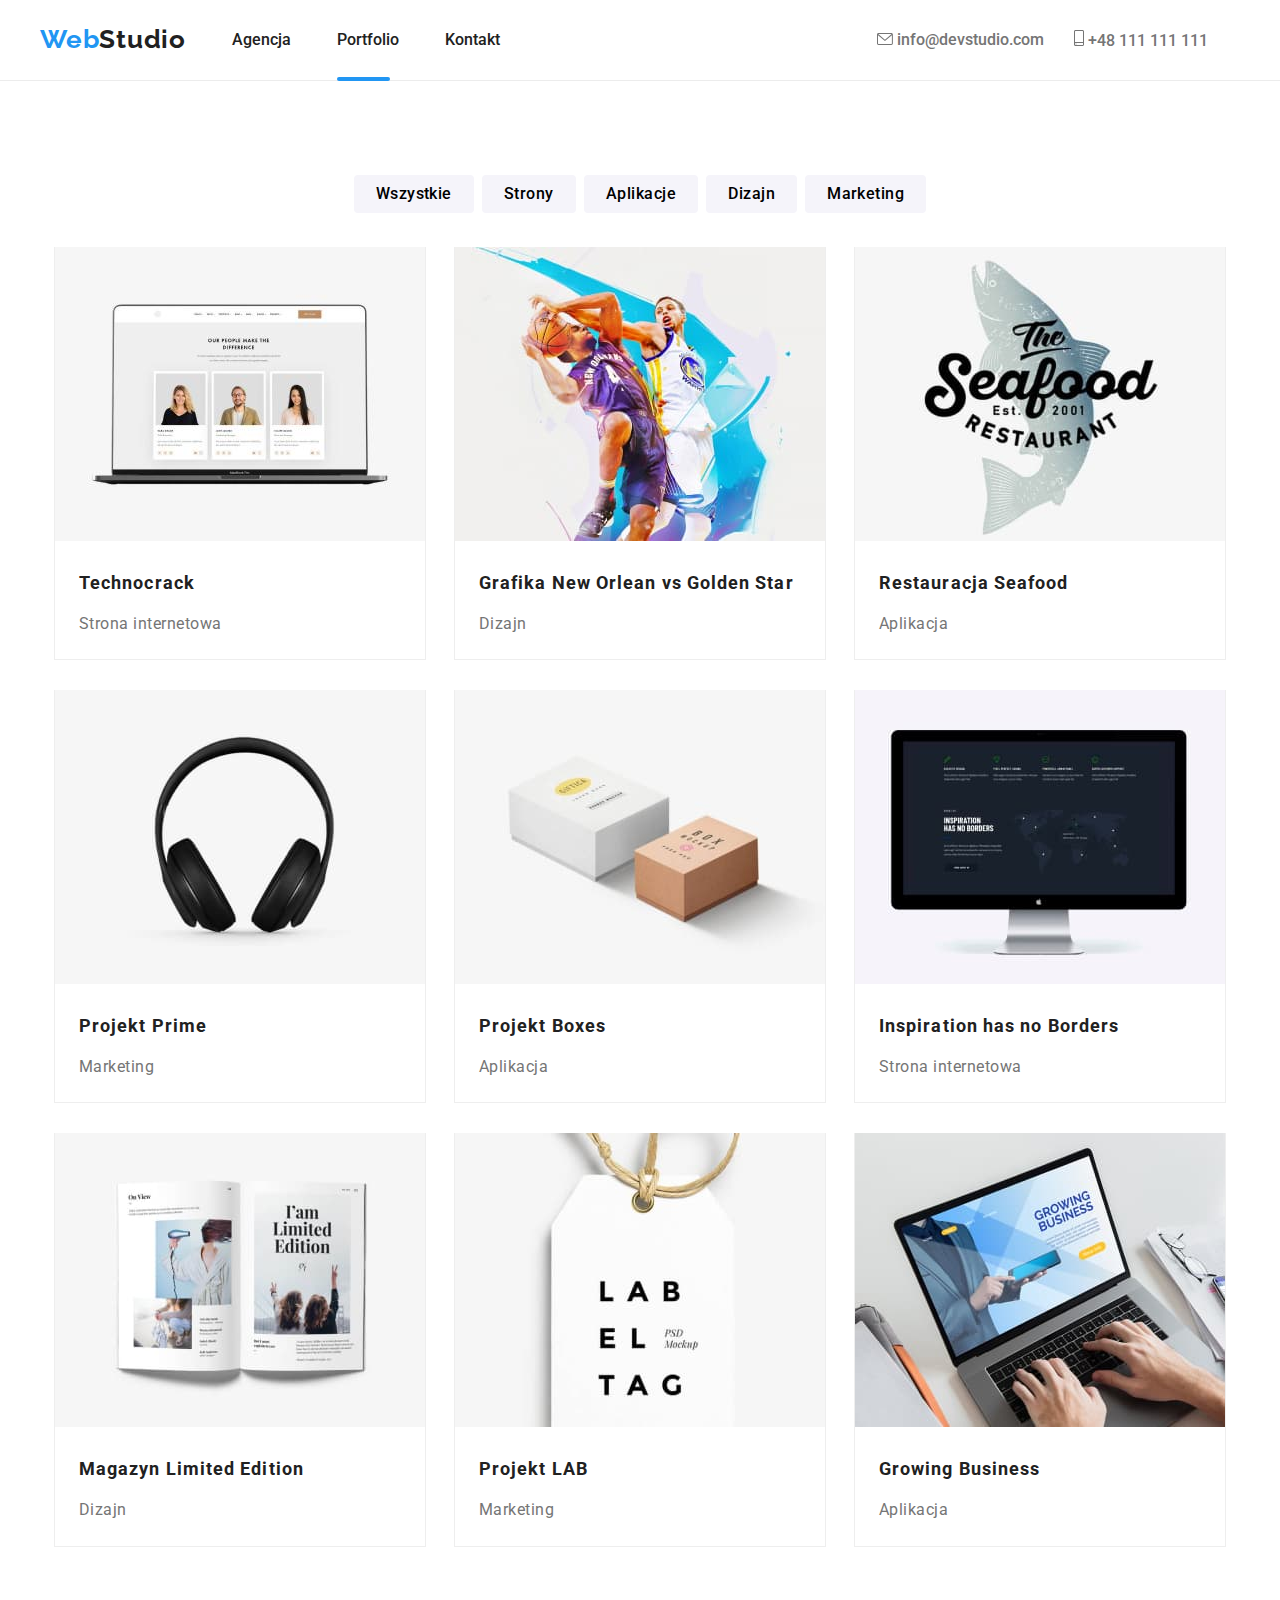
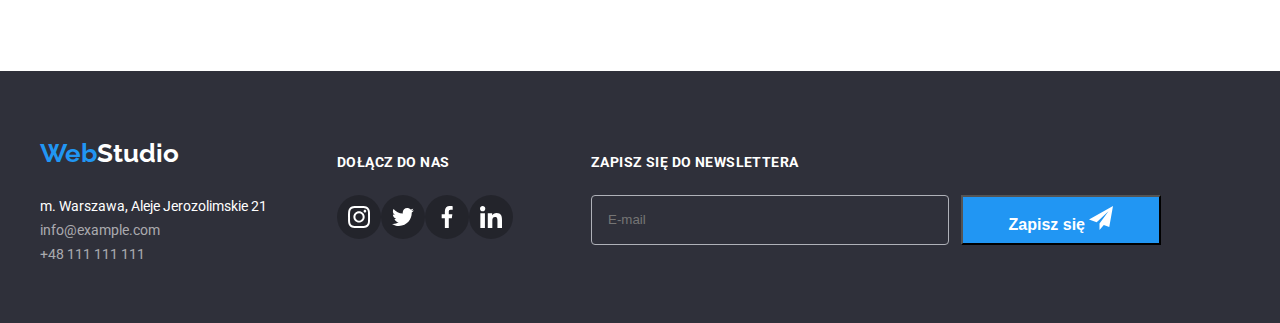
==== portfolio.html @ abf2d1e8 "Initial commit" ====
<!DOCTYPE html>
<html lang="en">
    <head>
        <meta charset="UTF-8" />
        <meta http-equiv="X-UA-Compatible" content="IE=edge" />
        <meta name="viewport" content="width=device-width, initial-scale=1.0" />
        <title>Portfolio</title>
        <link rel="stylesheet" href="css/styles.css" />
        <link
            href="https://fonts.googleapis.com/css2?family=Raleway:wght@700&family=Roboto:wght@400;500;700;900&display=swap"
            rel="stylesheet"
        />
        <link
            rel="stylesheet"
            href="node_modules/modern-normalize/modern-normalize.css"
        />
    </head>

    <body>
        <header >
            <nav class="container">
                <ul class="navigation">
                    <div class="navigation__left">
                        <li>
                            <a class="logo" href="/"
                                ><span class="logo__web">Web</span>Studio</a
                            >
                        </li>
                        <li>
                            <a class="navigation__links" href="./index.html">Agencja</a>
        
                        </li>
                        <li>
                            <a class="navigation__links" href="./portfolio.html"
                                >Portfolio</a
                            ><div class="navigation__underscore"></div>
                        </li>
                        <li>
                            <a class="navigation__links" href="#">Kontakt</a>
                        </li>
                    </div>
                    <div class="navigation__right">
                        <li>
                            <a
                                class="navigation__icons"
                                href="mailto:info@devstudio.com"
                            >
                                <svg width="16px" height="12px">
                                    <use
                                        href="./images/icons.svg/symbol-defs-envelope-smartphone.svg#icon-envelope"
                                    ></use>
                                </svg>
                                info@devstudio.com</a
                            >
                        </li>
                        <li>
                            <a
                                class="navigation__icons"
                                href="tel:+48111111111"
                            >
                                <svg width="10px" height="16px">
                                    <use
                                        href="./images/icons.svg/symbol-defs-envelope-smartphone.svg#icon-smartphone"
                                    ></use>
                                </svg>
                                +48 111 111 111</a
                            >
                        </li>
                    </div>
                </ul>
            </nav>
        </header>
        <main>
            <section>
                <div class="container">
                <ul class="portfolio__buttons--list">
                    <li>
                        <button class="portfolio__buttons--item " type="button">
                            Wszystkie
                        </button>
                    </li>
                    <li>
                        <button class="portfolio__buttons--item " type="button">
                            Strony
                        </button>
                    </li>
                    <li>
                        <button class="portfolio__buttons--item " type="button">
                            Aplikacje
                        </button>
                    </li>
                    <li>
                        <button class="portfolio__buttons--item " type="button">
                            Dizajn
                        </button>
                    </li>
                    <li>
                        <button class="portfolio__buttons--item " type="button">
                            Marketing
                        </button>
                    </li>
                </ul>
            </section>

            <section>
                <div class="container">
                    <ul class="portfolio__images">
                        <li class="portfolio__images--list">
                            <div class="portfolio__images--animation">
                                <img 
                                src="images/portfolio.img/img1.jpg"
                                alt="Laptop"
                                width="370"
                                height="294"
                            />
                                <p class="portfolio__images--overlay">Technocrack jest popularną platformą wykorzystywaną do rozpowszechniania koronawirusa. Firmy wykorzystują tę platformę do celów szpiegowskich i ataków na niezabezpieczone serwery konkurencji
                            </p>  
                            </div>

                            <h3 class="portfolio__images--name">Technocrack</h3>
                            <p class="portfolio__images--description">
                                Strona internetowa
                            </p>
                        </li>

                        <li class="portfolio__images--list">
                            <div class="portfolio__images--animation">
                            <img
                                src="images/portfolio.img/img2.jpg"
                                alt="Two basketball players"
                                width="370"
                                height="294"
                            />
                             <p class="portfolio__images--overlay">Technocrack jest popularną platformą wykorzystywaną do rozpowszechniania koronawirusa. Firmy wykorzystują tę platformę do celów szpiegowskich i ataków na niezabezpieczone serwery konkurencji
                            </p> 
                        </div>
                            <h3 class="portfolio__images--name">
                                Grafika New Orlean vs Golden Star
                            </h3>
                            <p class="portfolio__images--description">Dizajn</p>
                        </li>

                        <li class="portfolio__images--list">
                            <div class="portfolio__images--animation">
                            <img
                                src="images/portfolio.img/img3.jpg"
                                alt="Seafood restaurant logo"
                                width="370"
                                height="294"
                            />
                             <p class="portfolio__images--overlay">Technocrack jest popularną platformą wykorzystywaną do rozpowszechniania koronawirusa. Firmy wykorzystują tę platformę do celów szpiegowskich i ataków na niezabezpieczone serwery konkurencji
                            </p> 
                            </div>
                            <h3 class="portfolio__images--name">
                                Restauracja Seafood
                            </h3>
                            <p class="portfolio__images--description">Aplikacja</p>
                        </li>

                        <li class="portfolio__images--list">
                            <div class="portfolio__images--animation">
                            <img
                                src="images/portfolio.img/img4.jpg"
                                alt="Black headphones"
                                width="370"
                                height="294"
                            />
                            <p class="portfolio__images--overlay">Technocrack jest popularną platformą wykorzystywaną do rozpowszechniania koronawirusa. Firmy wykorzystują tę platformę do celów szpiegowskich i ataków na niezabezpieczone serwery konkurencji
                            </p> 
                        </div>

                            <h3 class="portfolio__images--name">Projekt Prime</h3>
                            <p class="portfolio__images--description">Marketing</p>
                        </li>

                        <li class="portfolio__images--list">
                            <div class="portfolio__images--animation">
                            <img
                                src="images/portfolio.img/img5.jpg"
                                alt="Two boxes"
                                width="370"
                                height="294"
                            />
                            <p class="portfolio__images--overlay">Technocrack jest popularną platformą wykorzystywaną do rozpowszechniania koronawirusa. Firmy wykorzystują tę platformę do celów szpiegowskich i ataków na niezabezpieczone serwery konkurencji
                            </p> 
                            </div>
                            <h3 class="portfolio__images--name">Projekt Boxes</h3>
                            <p class="portfolio__images--description">Aplikacja</p>
                        </li>

                        <li class="portfolio__images--list">
                             <div class="portfolio__images--animation">
                            <img
                                src="images/portfolio.img/img6.jpg"
                                alt="Computer screen"
                                width="370"
                                height="294"
                            />
                             <p class="portfolio__images--overlay">Technocrack jest popularną platformą wykorzystywaną do rozpowszechniania koronawirusa. Firmy wykorzystują tę platformę do celów szpiegowskich i ataków na niezabezpieczone serwery konkurencji
                            </p>
                            </div>
                            <h3 class="portfolio__images--name">
                                Inspiration has no Borders
                            </h3>
                            <p class="portfolio__images--description">
                                Strona internetowa
                            </p>
                        </li>

                        <li class="portfolio__images--list">
                             <div class="portfolio__images--animation">
                            <img
                                src="images/portfolio.img/img7.jpg"
                                alt="Open book"
                                width="370"
                                height="294"
                            />
                        <p class="portfolio__images--overlay">Technocrack jest popularną platformą wykorzystywaną do rozpowszechniania koronawirusa. Firmy wykorzystują tę platformę do celów szpiegowskich i ataków na niezabezpieczone serwery konkurencji
                            </p>
                            </div>
                            <h3 class="portfolio__images--name">
                                Magazyn Limited Edition
                            </h3>
                            <p class="portfolio__images--description">Dizajn</p>
                        </li>

                        <li class="portfolio__images--list">
                             <div class="portfolio__images--animation">
                            <img
                                src="images/portfolio.img/img8.jpg"
                                alt="White bookmark"
                                width="370"
                                height="294"
                            />
                            <p class="portfolio__images--overlay">Technocrack jest popularną platformą wykorzystywaną do rozpowszechniania koronawirusa. Firmy wykorzystują tę platformę do celów szpiegowskich i ataków na niezabezpieczone serwery konkurencji
                            </p>
                            </div>
                            <h3 class="portfolio__images--name">Projekt LAB</h3>
                            <p class="portfolio__images--description">Marketing</p>
                        </li>

                        <li class="portfolio__images--list">
                             <div class="portfolio__images--animation">
                            <img
                                src="images/portfolio.img/img9.jpg"
                                alt="Typing on the laptop"
                                width="370"
                                height="294"
                            />
                            <p class="portfolio__images--overlay">Technocrack jest popularną platformą wykorzystywaną do rozpowszechniania koronawirusa. Firmy wykorzystują tę platformę do celów szpiegowskich i ataków na niezabezpieczone serwery konkurencji
                            </p>
                            </div>
                            <h3 class="portfolio__images--name">
                                Growing Business
                            </h3>
                            <p class="portfolio__images--description">Aplikacja</p>
                        </li>
                    </ul>
                </div>
                </div>
            </section>
        </main>
       <footer class="footer">
            <div class="container">
                <address class="footer__sections">
                    <div>
                <a class="footer__logo" href="/"
                    ><span class="logo__web">Web</span>Studio</a
                >
                
                        <div class="footer__address">
                            <p>m. Warszawa, Aleje Jerozolimskie 21</p>
                            <p class="footer__contact">
                                <a href="mailto:info@devstudio.com"></a
                                >info@example.com
                            </p>
                            <p class="footer__contact">
                                <a href="tel:+48111111111"></a>+48 111 111 111
                            </p>
                        </div>
                    </div>
                        <div class="footer__social">
                            <p class="footer__social--name">Dołącz do nas</p>
                            <ul class="footer__social--list">
                                <li>
                                    <a href="#">
                                        <svg
                                            width="20px"
                                            height="20px"
                                            viewBox="0 0 50 100"
                                            class="footer__social--item"
                                        >
                                            <use
                                                href="./images/icons.svg/symbol-defs-social.svg#icon-instagram"
                                            ></use>
                                        </svg>
                                    </a>
                                </li>
                                <li>
                                    <a href="#">
                                        <svg
                                            width="20px"
                                            height="20px"
                                            viewBox="0 0 50 100"
                                            class="footer__social--item"
                                        >
                                            <use
                                                href="./images/icons.svg/symbol-defs-social.svg#icon-twitter"
                                            ></use>
                                        </svg>
                                    </a>
                                </li>
                                <li>
                                    <a href="#">
                                        <svg
                                            width="20px"
                                            height="20px"
                                            viewBox="0 0 50 100"
                                            class="footer__social--item"
                                        >
                                            <use
                                                href="./images/icons.svg/symbol-defs-social.svg#icon-facebook"
                                            ></use>
                                        </svg>
                                    </a>
                                </li>
                                <li>
                                    <a href="#">
                                        <svg
                                            width="20px"
                                            height="20px"
                                            viewBox="0 0 50 100"
                                            class="footer__social--item"
                                        >
                                            <use
                                                href="./images/icons.svg/symbol-defs-social.svg#icon-linkedin"
                                            ></use>
                                        </svg>
                                    </a>
                                </li>
                                </ul>
                        </div>        
<div>
    <form class="footer__newsletter">
        <label for="newsletter"><p class="footer__newsletter--name">Zapisz się do newslettera</p></label>
        <div class="footer__button">
        <input id="newsletter" type="email" placeholder="E-mail" class="footer__newsletter--input">
        <button type="submit" class="main__button">Zapisz się <svg width="24px" height="24" class="footer__newsletter--icon"><use href="./images/icons.svg/symbol-defs-form.svg#icon-icon-send"></use></svg></button></div>
    </form>
</div>
                        
    </address>
        </footer>
    </body>
</html>
---- css/styles.css ----
@import url("https://fonts.googleapis.com/css2?family=Raleway:wght@700&family=Roboto:wght@400;500;700;900&display=swap");
@import "node_modules/modern-normalize/modern-normalize.css";

:root {
    --brand-color: #2196f3;
    --title: #ffffff;
    --black: #212121;
    --backgroud-grey: #2f303a;
    --button-white: #f5f4fa;
    --grey: #757575;
    --border-lightgrey: #afb1b8;
    --cubic-bezier: cubic-bezier(0.4, 0, 0.2, 1);
}

body {
    font-family: "Roboto", sans-serif;
    color: var(--black);
}

*,
*::before,
*::after {
    box-sizing: border-box;
    padding: 0;
    margin: 0;
}
header {
    border-bottom: solid;
    border-color: #ececec;
    border-width: 1px;
}

.container {
    width: 1200px;
    margin: 0 auto;
}

.navigation {
    display: flex;
    flex-direction: row;
    align-items: center;
    max-width: 1600px;
    height: 80px;
    list-style: none;
    padding-top: 24px;
    padding-bottom: 25px;
}

.navigation__left {
    display: flex;
    justify-content: flex-start;
    align-items: center;
    gap: 46px;
    list-style: none;
}
.navigation__right {
    display: flex;
    justify-content: flex-end;
    gap: 30px;
    list-style: none;
    margin: auto;
    color: var(--grey);
    padding-left: 345px;
}
.logo {
    font-family: "Raleway", sans-serif;
    font-style: normal;
    font-weight: 700;
    font-size: 26px;
    line-height: 1.4;
    letter-spacing: 0.03em;
    text-decoration: none;
    text-shadow: 2px, 2px, 4px, #212121;
    color: var(--brand-color);
    color: var(--black);
}
.logo__web {
    color: var(--brand-color);
}

.navigation__links {
    color: var(--black);
    cursor: pointer;
    font-size: inherit;
    font-weight: 500;
    text-decoration: none;
    display: flex;
}
.navigation__links:active,
.navigation__links:hover {
    color: var(--brand-color);
    transition-duration: 250ms;
    transition-timing-function: cubic-bezier(0.4, 0, 0.2, 1);
}
.navigation__underscore {
    position: relative;
    top: 28px;
}
.navigation__underscore::after {
    content: "";
    position: absolute;
    left: 0;

    display: block;
    width: 53px;
    height: 4px;
    background-color: #2196f3;
    border-radius: 2px;
}
.navigation__icons {
    fill: var(--grey);
    cursor: pointer;
    color: var(--grey);
    font-size: 14px;
    font-size: inherit;
    font-weight: 500;
    justify-content: right;
}

.navigation__icons:hover,
.navigation__icons:focus {
    color: var(--brand-color);
    fill: var(--brand-color);
    transition-duration: 250ms;
    transition-timing-function: cubic-bezier(0.4, 0, 0.2, 1);
}

a {
    list-style-type: none;
    text-decoration: none;
}

.navigation__underscore-portfolio {
    position: relative;
    top: 28px;
}

.navigation__underscore-portfolio::after {
    content: "";
    position: absolute;
    left: 0;
    display: block;
    width: 58px;
    height: 4px;
    background-color: #2196f3;
    border-radius: 2px;
}

.title {
    font-family: "Raleway", sans-serif;
    color: var(--title);
    font-style: normal;
    font-weight: 700;
    font-size: 44px;
    line-height: 1, 4;
    text-align: center;
    letter-spacing: 0.06em;
    text-transform: uppercase;
    max-width: 1600px;
    margin: auto;
    height: 600px;
    padding-top: 200px;
    background-image: linear-gradient(
            rgba(47, 48, 58, 0.4),
            rgba(47, 48, 58, 0.4)
        ),
        url("../images/main.img/background-img.jpg");
    filter: drop-shadow(0px 4px 4px rgba(0, 0, 0, 0.25));
    background-repeat: no-repeat;
}

.title__name {
    font-family: "Roboto";
    font-weight: 900;
    font-size: 44px;
    line-height: 1.37;
    letter-spacing: 0.06em;
    text-transform: uppercase;
    color: var(--white);
    width: 1200px;
    max-width: 696px;
    text-align: center;
    margin: 0 auto;
}

.main__button {
    color: var(--title);
    cursor: pointer;
    background-color: var(--brand-color);
    font-weight: 700;
    font-size: 16px;
    width: 200px;
    height: 50px;
}
.backdrop {
    display: flex;
    background-color: rgba(0, 0, 0, 0.2);
    position: fixed;
    left: 0;
    right: 0;
    top: 0;
    bottom: 0;
    z-index: 1;
    cursor: not-allowed;
    transform: scale(1);
    transition-duration: 250ms;
    transition-timing-function: cubic-bezier(0.4, 0, 0.2, 1);
}
.is-hidden {
    pointer-events: none;
    visibility: hidden;
    opacity: 0;
    transform: translateX(-50%) translateY(-50%) scale(0) rotate(0deg)
        skew(40deg 40deg);
}
.modal {
    position: relative;
    margin: auto;
    background: #ffffff;
    box-shadow: 0px 1px 3px rgba(0, 0, 0, 0.12), 0px 1px 1px rgba(0, 0, 0, 0.14),
        0px 2px 1px rgba(0, 0, 0, 0.2);
    width: 528px;
    min-height: 581px;
    cursor: auto;
    -webkit-user-select: none;
    -moz-user-select: none;
    -ms-user-select: none;
    user-select: none;
}

.modal__close {
    border-radius: 50%;
    border-color: var(--border-lightgrey);
    color: #212121;
    fill: #212121;
    width: 30px;
    height: 30px;
    background-color: var(--title);
    position: absolute;
    top: 8px;
    left: 91%;
    cursor: pointer;
}

.modal__style {
    display: flex;
    flex-direction: column;
    margin: 40px;
    width: 448px;
}
.modal__title {
    font-family: "Roboto";
    font-style: normal;
    font-weight: 700;
    font-size: 20px;
    line-height: 23px;
    text-align: center;
    letter-spacing: 0.03em;
    color: var(--black);
}

.modal__input {
    width: 448px;
    display: block;
    position: relative;
    transition-property: fill;
    transition-duration: 250ms;
    transition-timing-function: cubic-bezier(0.4, 0, 0.2, 1);
}
.modal__input:hover,
.modal__input:focus-within {
    fill: var(--brand-color);
    border-color: var(--brand-color);
}

.modal__label {
    width: 448px;
    font-weight: 400;
    font-size: 12px;
    line-height: 14px;
    letter-spacing: 0.01em;
    margin: 10px 0 4px 0;
    display: flex;
    color: #757575;
    border-color: var(--border-lightgrey);
}

.modal__input--style {
    height: 35px;
    width: 448px;
    padding-left: 35px;
    border-color: #757575;
    border: 1px solid;
    outline: none;
}
.modal__input--style:focus-within {
    border-color: var(--brand-color);
    transition-property: border-color;
    transition-duration: 250ms;
    transition-timing-function: var(--cubic-bezier);
}
.modal__input--style:focus-within + svg {
    fill: var(--brand-color);
    transition-property: fill;
    transition-duration: 250ms;
    transition-timing-function: var(--cubic-bezier);
}

.modal__input--icon {
    fill: var(--black);
    position: absolute;
    transform: translateY(-50%);
    top: 45px;
    left: 15px;
    right: 11px;
    left: 11px;
}

.modal__textarea {
    width: 448px;
    height: 120px;
    background-color: inherit;
    border: 1px solid color rgba(117, 117, 117, 0.5);
    border-radius: 4px;
    padding: 12px 16px;
    resize: none;
    display: block;
    font-family: inherit;
}

.checkbox {
    font-size: 14px;
    line-height: 2;
    letter-spacing: 0.03em;
    color: #757575;
    margin-bottom: 30px;
    margin-top: 20px;
    display: flex;
    align-items: center;
    justify-content: center;
}
.checkbox a {
    color: var(--brand-color);
}
.checkbox__checked {
    width: 16px;
    height: 15px;
    border: 1px solid #757575;
    margin-right: 8px;
    border-radius: 4px;
    transition: border 250ms cubic-bezier(0.4, 0, 0.2, 1);
}
.checkbox__input:checked ~ .acceptance-checked {
    border: 0 solid var(--border-lightgrey);
}
.checkbox__checked:hover,
.checkbox__checked:focus {
    border: 1px solid #757575;
}
.checkbox__bacground {
    fill: var(--title);
    background-color: var(--brand-color);
    border: 1px solid var(--border-lightgrey);
    border-radius: 4px;
    display: block;
    visibility: hidden;
    transition: visibility 250ms cubic-bezier(0.4, 0, 0.2, 1);
}

.checkbox__input:checked ~ .checkbox__checked .checkbox__bacground {
    display: block;
    visibility: visible;
}
.checkbox-hidden {
    -moz-appearance: none;
    -webkit-appearance: none;
    appearance: none;
}
.modal__checkbox--text {
    margin-left: 8px;
    font-family: "Roboto";
    font-style: normal;
    font-weight: 400;
    font-size: 14px;
    line-height: 24px;
}

.modal__button {
    display: block;
    margin: 0 auto;
    font-weight: 700;
    font-size: 16px;
    line-height: 1.9;
    letter-spacing: 0.06em;
    color: var(--title);
    background-color: var(--brand-color);
    cursor: pointer;
    border: none;
    box-shadow: 0px 4px 4px rgba(0, 0, 0, 0.15);
    border-radius: 4px;
    width: 200px;
    height: 50px;
    text-align: center;
    transition: background-color 250ms var(--cubic-bezier) color 250ms
        var(--cubic-bezier);
    margin-top: 20px;
}

.lorem-ipsum__grid {
    display: flex;
    justify-content: space-between;
    flex-direction: row;
    list-style: none;
    gap: 30px;
    padding-top: 94px;
    padding-bottom: 94px;
}
.lorem-ipsum__icons {
    text-align: center;
    background-color: var(--button-white);
    width: 270px;
    height: 120px;
    padding: 25px 100px;
}

.lorem-ipsum__name {
    font-weight: 700;
    font-size: 14px;
    line-height: 1.1;
    letter-spacing: 0.03em;
    text-transform: uppercase;
    padding-top: 30px;
}
.lorem-ipsum__description {
    font-size: 14px;
    line-height: 1.7;
    letter-spacing: 0.03em;
    color: var(--grey);
    text-align: left;
    width: 270px;
    height: 75px;
    padding-bottom: 94px;
}

.headings {
    font-size: 36px;
    text-align: center;
    font-weight: 700;
    padding-top: 94px;
    padding-bottom: 50px;
}

.index__images {
    display: flex;
    gap: 30px;
    list-style-type: none;
    list-style: none;
    justify-content: space-between;
    padding-bottom: 94px;
}

.index__image--title > .index__images--label {
    position: absolute;
    bottom: 0;
    font-family: "Roboto";
    font-weight: 700;
    font-size: 14px;
    background-color: rgba(47, 48, 58, 0.8);
    color: var(--title);
    width: 370px;
    height: 70px;
    text-align: center;
    padding-top: 27px;
    padding-bottom: 27px;
}
.index__image--title {
    position: relative;
    letter-spacing: 0.03em;
    text-transform: uppercase;
    display: flex;
}

.team {
    background-color: var(--button-white);
    max-width: 1600px;
    margin: auto;
}
.team__list {
    display: flex;
    list-style-type: none;
    justify-content: space-between;
    padding-bottom: 94px;
    gap: 30px;
}
.team__item {
    text-align: center;
    letter-spacing: 0.03em;
    box-shadow: 0px 0px 2px 0px;
    border-radius: 0px 0px 4px 4px;
    padding-bottom: 30px;
    background-color: var(--title);
    filter: drop-shadow(0px 4px 4px rgba(0, 0, 0, 0.25));
}

.team__item--name {
    font-weight: 500;
    padding-top: 30px;
    padding-bottom: 10px;
}

.team__item--job {
    font-weight: 400px;
    font-style: normal;
    color: var(--grey);
    padding-bottom: 59px, 99px;
    height: 30px;
}

.social__icons {
    display: flex;
    fill: var(--border-lightgrey);
    justify-content: center;
    margin: auto;
    list-style: none;
    padding-top: 12px;
    max-height: 44px;
    max-width: 206px;
}

.social__icons--item {
    margin: auto;
    fill: var(--border-lightgrey);
    cursor: pointer;
    width: 44px;
    height: 44px;
    padding: 12px;
}

.social__icons--item:hover,
.social__icons--item:focus {
    fill: var(--title);
    background-color: var(--brand-color);
    padding: 10px;
    border-radius: 50%;
    transition-duration: 250ms;
    transition-timing-function: cubic-bezier(0.4, 0, 0.2, 1);
}

.company__icons {
    display: flex;
    justify-content: center;
    padding-bottom: 30px;
    fill: var(--border-lightgrey);
    gap: 30px;
    padding-top: 50px;
    padding-bottom: 94px;
}

.company__icons--border {
    list-style: none;
    cursor: pointer;
    padding: 16px 32px;
    width: 170px;
    height: 92px;
    margin-right: auto;
    border-width: 1px;
    border: 1px solid var(--border-lightgrey);
    border-radius: 4px;
}

.company__icons--border:hover,
.company__icons--borders:focus {
    fill: var(--brand-color);
    border-color: var(--brand-color);
    transition-duration: 250ms;
    transition-timing-function: var(--cubic-bezier);
}

.portfolio__buttons--list {
    display: flex;
    list-style: none;
    justify-content: center;
    gap: 8px;
    padding-top: 94px;
    padding-bottom: 34px;
}
.portfolio__buttons--item {
    cursor: pointer;
    justify-content: center;
    font-family: "Roboto";
    font-weight: 500;
    font-size: 16px;
    line-height: 1.6;
    background: var(--button-white);
    border-radius: 4px;
    text-align: center;
    letter-spacing: 0.03em;
    padding: 6px 22px 6px 22px;
    border: var(--button-white);
    margin: auto;
}

.portfolio__buttons--item:hover {
    background: var(--brand-color);
    color: var(--button-white);
    box-shadow: 0px 4px 4px rgba(0, 0, 0, 0.25);
    transition-duration: 250ms;
    transition-timing-function: cubic-bezier(0.4, 0, 0.2, 1);
}
.portfolio__buttons--item :focus {
    background: var(--brand-color);
    color: var(--title);
}

.portfolio__images {
    display: flex;
    flex-wrap: wrap;
    justify-content: space-between;
    padding-bottom: 94px;
}

.portfolio__images--list {
    position: relative;
    list-style-type: none;
    cursor: pointer;
    margin: auto;
    gap: 30px;
    margin-bottom: 30px;
    border-width: 1px;
    border-style: solid;
    border-color: #eeeeee;
    border-top: transparent;
}
.portfolio__images--list:hover .portfolio__images--overlay {
    transform: translateY(-100%);
    transition-duration: 250ms;
    transition-timing-function: cubic-bezier(0.4, 0, 0.2, 1);
}
.portfolio__images--animation {
    position: relative;
    overflow: hidden;
}

.portfolio__images--name {
    font-weight: 700;
    font-size: 18px;
    line-height: 2;
    color: var(--black);
    letter-spacing: 0.06em;
    padding: 20px 24px 4px 24px;
}

.portfolio__images--description {
    color: var(--grey);
    font-size: 16px;
    line-height: 1.9;
    letter-spacing: 0.03em;
    padding: 4px 24px 20px 24px;
    gap: 30px;
}

.portfolio__images--overlay {
    margin: 0;
    position: absolute;
    pointer-events: none;
    width: 100%;
    height: 100%;
    font-size: 18px;
    line-height: 1, 5;
    background-color: var(--brand-color);
    opacity: 0.9;
    letter-spacing: 0.03em;
    color: var(--title);
    top: 100%;
    left: 0;
    padding-top: 49px;
    padding-left: 24px;
    padding-right: 45px;
    transition: transform 0.3s;
    transition-timing-function: cubic-bezier(0.4, 0, 0.2, 1);
}
.portfolio__images--animation:hover .portfolio__images--overlay:hover {
    transform: translateY(0%);
    transition-duration: 250ms;
    transition-timing-function: cubic-bezier(0.4, 0, 0.2, 1);
}

.footer {
    font-style: normal;
    font-size: 14px;
    color: var(--title);
    line-height: 1.7;
    background-color: var(--backgroud-grey);
    height: 252px;
    padding-top: 60px;
}

.footer__sections {
    display: flex;
}

.footer__logo {
    font-family: "Raleway", sans-serif;
    font-style: normal;
    color: var(--title);
    font-weight: 700;
    font-size: 26px;
    background-color: var(--backgroud-grey);
    text-decoration: none;
}

.footer__address {
    font-style: normal;
    padding-top: 20px;
    padding-bottom: 9px;
    padding-right: 70px;
    line-height: 1, 7;
}

.footer__contact {
    color: rgba(255, 255, 255, 0.6);
    font-size: 14px;
    line-height: 1.7;
    cursor: pointer;
}
.footer__contact:active,
.footer__contact:hover {
    color: var(--brand-color);
    transition-duration: 250ms;
    transition-timing-function: cubic-bezier(0.4, 0, 0.2, 1);
}

.footer__social {
    margin-top: 20px;
    justify-content: center;
}

.footer__social--name {
    font-family: "Roboto";
    font-weight: 700;
    font-size: 14px;
    letter-spacing: 0.03em;
    text-transform: uppercase;
    font-style: normal;
}

.footer__social--list {
    display: flex;
    max-width: 206px;
    list-style: none;
    margin-right: 0;
}
.footer__social--item {
    fill: var(--title);
    cursor: pointer;
    background-color: rgba(0, 0, 0, 0.25);
    margin-top: 20px;
    width: 44px;
    height: 44px;
    border-radius: 50%;
    align-items: center;
}
.footer__social--item:hover {
    background-color: var(--brand-color);
    border-radius: 50%;
    transition-duration: 250ms;
    transition-timing-function: cubic-bezier(0.4, 0, 0.2, 1);
}

.footer__newsletter {
    padding-left: 78px;
    padding-top: 20px;
}

.footer__newsletter--name {
    font-family: "Roboto";
    font-weight: 700;
    font-size: 14px;
    letter-spacing: 0.03em;
    text-transform: uppercase;
    font-style: normal;
}

.footer__button {
    margin-top: 20px;
    display: flex;
    gap: 12px;
}

.footer__newsletter--input {
    width: 358px;
    height: 50px;
    color: var(--border-lightgrey);
    background-color: inherit;
    border: 1px solid var(--border-lightgrey);
    border-radius: 4px;
    padding-left: 16px;
}
.footer__newsletter--icon {
    fill: var(--title);
}
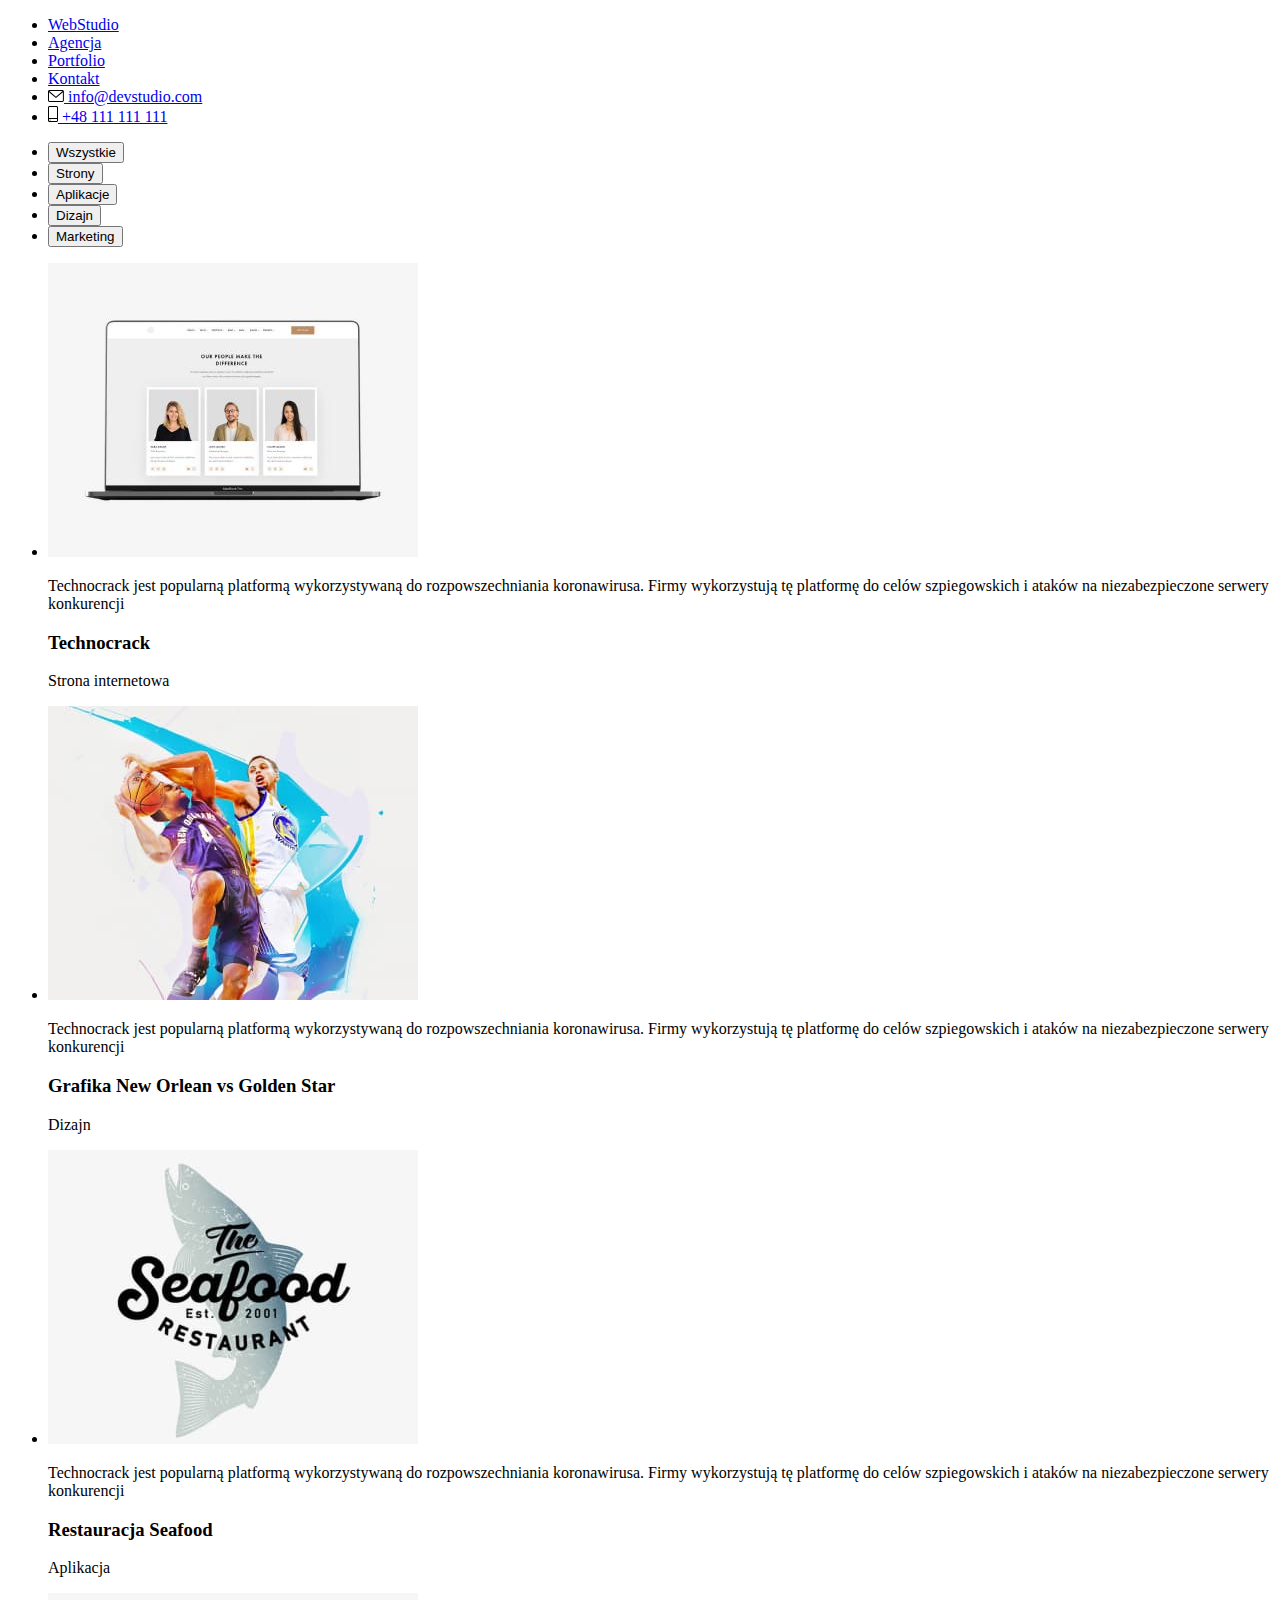
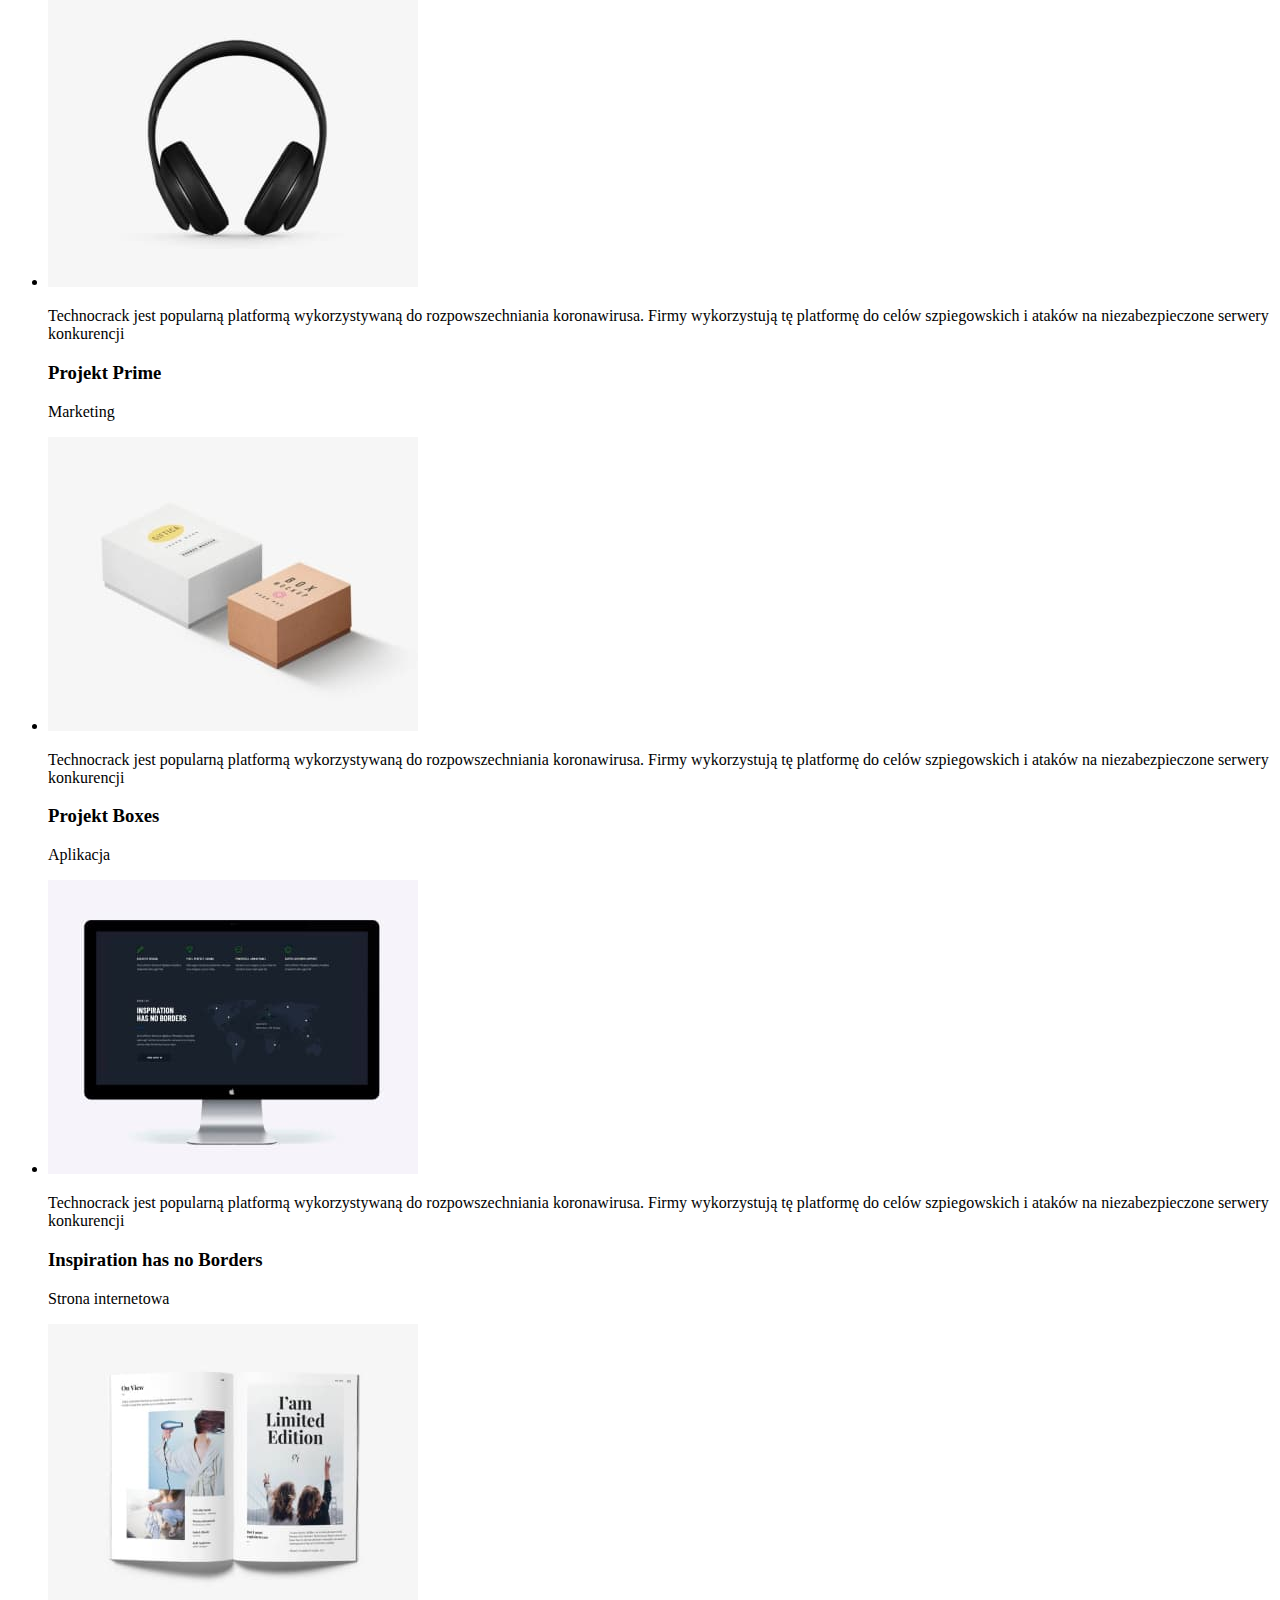
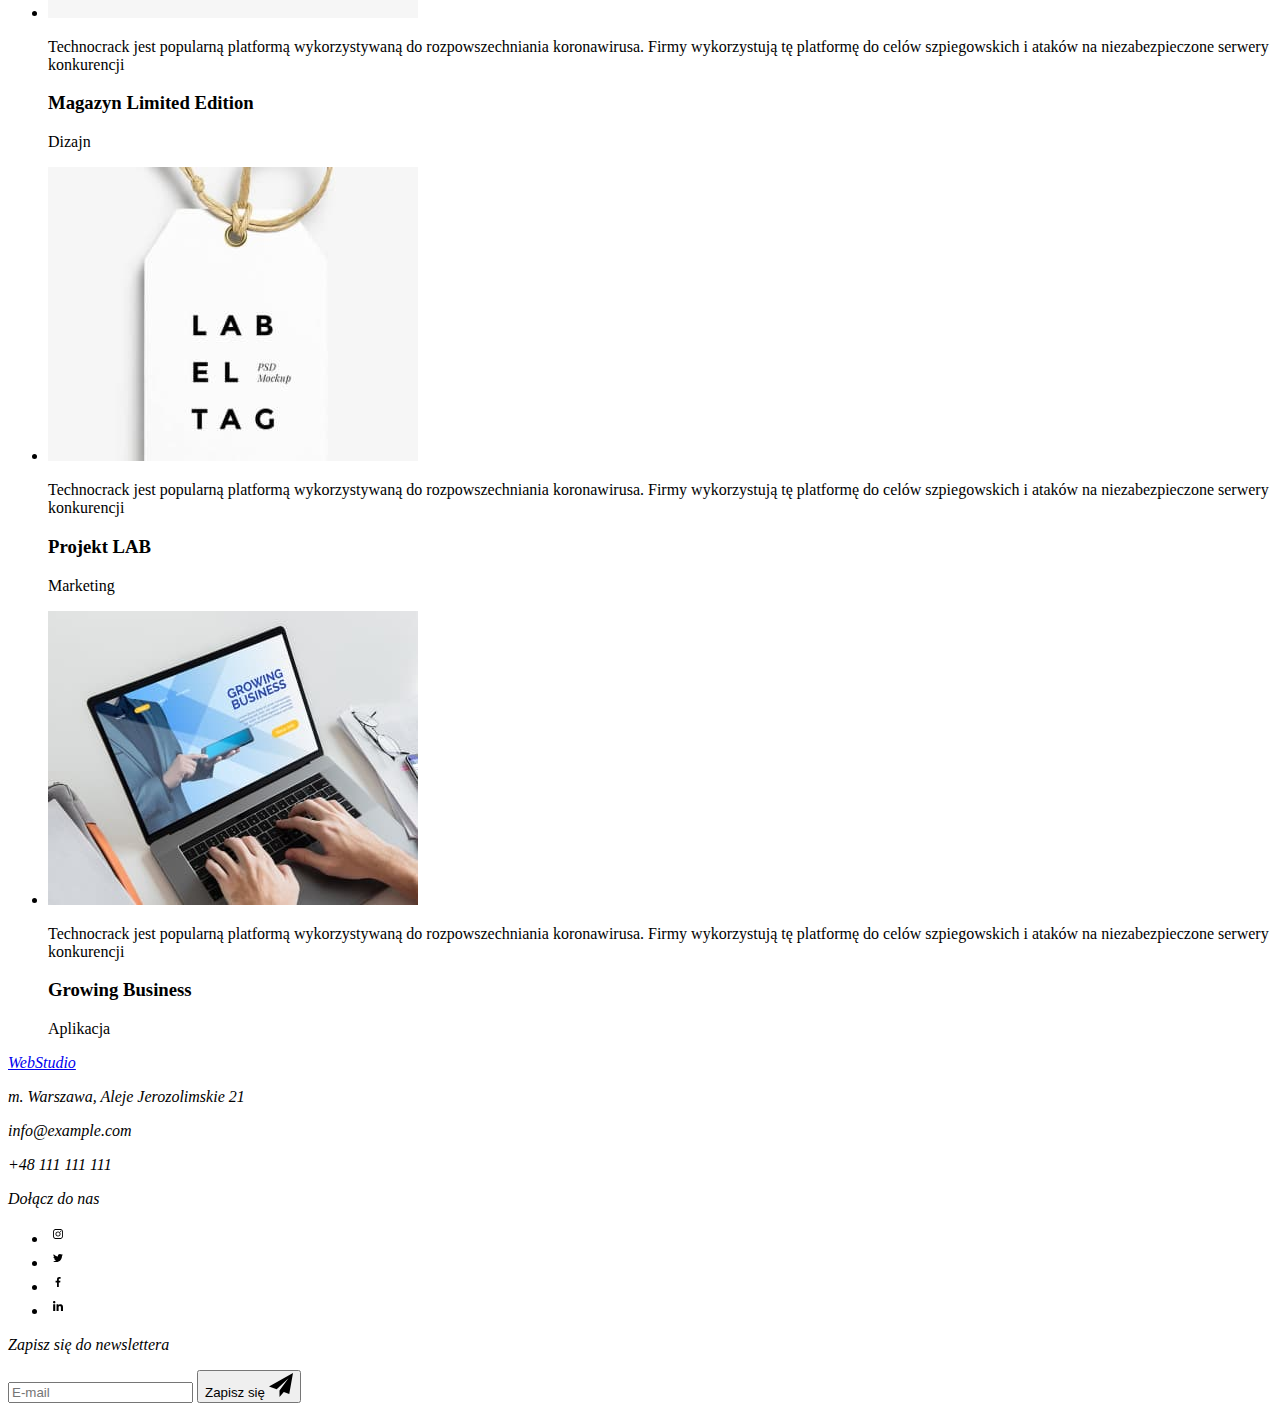
==== commit e9d2d21c: "sections done" ====
--- a/portfolio.html
+++ b/portfolio.html
@@ -73,29 +73,29 @@
         <main>
             <section>
                 <div class="container">
-                <ul class="portfolio__buttons--list">
-                    <li>
-                        <button class="portfolio__buttons--item " type="button">
+                <ul class="portfolio-buttons__list">
+                    <li>
+                        <button class="portfolio-buttons__item " type="button">
                             Wszystkie
                         </button>
                     </li>
                     <li>
-                        <button class="portfolio__buttons--item " type="button">
+                        <button class="portfolio-buttons__item " type="button">
                             Strony
                         </button>
                     </li>
                     <li>
-                        <button class="portfolio__buttons--item " type="button">
+                        <button class="portfolio-buttons__item " type="button">
                             Aplikacje
                         </button>
                     </li>
                     <li>
-                        <button class="portfolio__buttons--item " type="button">
+                        <button class="portfoli-buttons__item " type="button">
                             Dizajn
                         </button>
                     </li>
                     <li>
-                        <button class="portfolio__buttons--item " type="button">
+                        <button class="portfolio-buttons__item " type="button">
                             Marketing
                         </button>
                     </li>
@@ -104,156 +104,156 @@
 
             <section>
                 <div class="container">
-                    <ul class="portfolio__images">
-                        <li class="portfolio__images--list">
-                            <div class="portfolio__images--animation">
+                    <ul class="portfolio-images">
+                        <li class="portfolio-images__list">
+                            <div class="portfolio-images__animation">
                                 <img 
                                 src="images/portfolio.img/img1.jpg"
                                 alt="Laptop"
                                 width="370"
                                 height="294"
                             />
-                                <p class="portfolio__images--overlay">Technocrack jest popularną platformą wykorzystywaną do rozpowszechniania koronawirusa. Firmy wykorzystują tę platformę do celów szpiegowskich i ataków na niezabezpieczone serwery konkurencji
+                                <p class="portfolio-images__overlay">Technocrack jest popularną platformą wykorzystywaną do rozpowszechniania koronawirusa. Firmy wykorzystują tę platformę do celów szpiegowskich i ataków na niezabezpieczone serwery konkurencji
                             </p>  
                             </div>
 
-                            <h3 class="portfolio__images--name">Technocrack</h3>
-                            <p class="portfolio__images--description">
+                            <h3 class="portfolio-images__name">Technocrack</h3>
+                            <p class="portfolio-images__description">
                                 Strona internetowa
                             </p>
                         </li>
 
-                        <li class="portfolio__images--list">
-                            <div class="portfolio__images--animation">
+                        <li class="portfolio-images__list">
+                            <div class="portfolio-images__animation">
                             <img
                                 src="images/portfolio.img/img2.jpg"
                                 alt="Two basketball players"
                                 width="370"
                                 height="294"
                             />
-                             <p class="portfolio__images--overlay">Technocrack jest popularną platformą wykorzystywaną do rozpowszechniania koronawirusa. Firmy wykorzystują tę platformę do celów szpiegowskich i ataków na niezabezpieczone serwery konkurencji
+                             <p class="portfolio-images__overlay">Technocrack jest popularną platformą wykorzystywaną do rozpowszechniania koronawirusa. Firmy wykorzystują tę platformę do celów szpiegowskich i ataków na niezabezpieczone serwery konkurencji
                             </p> 
                         </div>
-                            <h3 class="portfolio__images--name">
+                            <h3 class="portfolio-images__name">
                                 Grafika New Orlean vs Golden Star
                             </h3>
-                            <p class="portfolio__images--description">Dizajn</p>
-                        </li>
-
-                        <li class="portfolio__images--list">
-                            <div class="portfolio__images--animation">
+                            <p class="portfolio-images__description">Dizajn</p>
+                        </li>
+
+                        <li class="portfolio-images__list">
+                            <div class="portfolio-images__animation">
                             <img
                                 src="images/portfolio.img/img3.jpg"
                                 alt="Seafood restaurant logo"
                                 width="370"
                                 height="294"
                             />
-                             <p class="portfolio__images--overlay">Technocrack jest popularną platformą wykorzystywaną do rozpowszechniania koronawirusa. Firmy wykorzystują tę platformę do celów szpiegowskich i ataków na niezabezpieczone serwery konkurencji
+                             <p class="portfolio-images__overlay">Technocrack jest popularną platformą wykorzystywaną do rozpowszechniania koronawirusa. Firmy wykorzystują tę platformę do celów szpiegowskich i ataków na niezabezpieczone serwery konkurencji
                             </p> 
                             </div>
-                            <h3 class="portfolio__images--name">
+                            <h3 class="portfolio-images__name">
                                 Restauracja Seafood
                             </h3>
-                            <p class="portfolio__images--description">Aplikacja</p>
-                        </li>
-
-                        <li class="portfolio__images--list">
-                            <div class="portfolio__images--animation">
+                            <p class="portfolio-images__description">Aplikacja</p>
+                        </li>
+
+                        <li class="portfolio-images__list">
+                            <div class="portfolio-images__animation">
                             <img
                                 src="images/portfolio.img/img4.jpg"
                                 alt="Black headphones"
                                 width="370"
                                 height="294"
                             />
-                            <p class="portfolio__images--overlay">Technocrack jest popularną platformą wykorzystywaną do rozpowszechniania koronawirusa. Firmy wykorzystują tę platformę do celów szpiegowskich i ataków na niezabezpieczone serwery konkurencji
+                            <p class="portfolio-images__overlay">Technocrack jest popularną platformą wykorzystywaną do rozpowszechniania koronawirusa. Firmy wykorzystują tę platformę do celów szpiegowskich i ataków na niezabezpieczone serwery konkurencji
                             </p> 
                         </div>
 
-                            <h3 class="portfolio__images--name">Projekt Prime</h3>
-                            <p class="portfolio__images--description">Marketing</p>
-                        </li>
-
-                        <li class="portfolio__images--list">
-                            <div class="portfolio__images--animation">
+                            <h3 class="portfolio-images__name">Projekt Prime</h3>
+                            <p class="portfolio-images__description">Marketing</p>
+                        </li>
+
+                        <li class="portfolio-images__list">
+                            <div class="portfolio-images__animation">
                             <img
                                 src="images/portfolio.img/img5.jpg"
                                 alt="Two boxes"
                                 width="370"
                                 height="294"
                             />
-                            <p class="portfolio__images--overlay">Technocrack jest popularną platformą wykorzystywaną do rozpowszechniania koronawirusa. Firmy wykorzystują tę platformę do celów szpiegowskich i ataków na niezabezpieczone serwery konkurencji
+                            <p class="portfolio-images__overlay">Technocrack jest popularną platformą wykorzystywaną do rozpowszechniania koronawirusa. Firmy wykorzystują tę platformę do celów szpiegowskich i ataków na niezabezpieczone serwery konkurencji
                             </p> 
                             </div>
-                            <h3 class="portfolio__images--name">Projekt Boxes</h3>
-                            <p class="portfolio__images--description">Aplikacja</p>
-                        </li>
-
-                        <li class="portfolio__images--list">
-                             <div class="portfolio__images--animation">
+                            <h3 class="portfolio-images__name">Projekt Boxes</h3>
+                            <p class="portfolio-images__description">Aplikacja</p>
+                        </li>
+
+                        <li class="portfolio-images__list">
+                             <div class="portfolio-images__animation">
                             <img
                                 src="images/portfolio.img/img6.jpg"
                                 alt="Computer screen"
                                 width="370"
                                 height="294"
                             />
-                             <p class="portfolio__images--overlay">Technocrack jest popularną platformą wykorzystywaną do rozpowszechniania koronawirusa. Firmy wykorzystują tę platformę do celów szpiegowskich i ataków na niezabezpieczone serwery konkurencji
-                            </p>
-                            </div>
-                            <h3 class="portfolio__images--name">
+                             <p class="portfolio-images__overlay">Technocrack jest popularną platformą wykorzystywaną do rozpowszechniania koronawirusa. Firmy wykorzystują tę platformę do celów szpiegowskich i ataków na niezabezpieczone serwery konkurencji
+                            </p>
+                            </div>
+                            <h3 class="portfolio-images__name">
                                 Inspiration has no Borders
                             </h3>
-                            <p class="portfolio__images--description">
+                            <p class="portfolio-images__description">
                                 Strona internetowa
                             </p>
                         </li>
 
-                        <li class="portfolio__images--list">
-                             <div class="portfolio__images--animation">
+                        <li class="portfolio-images__list">
+                             <div class="portfolio-images__animation">
                             <img
                                 src="images/portfolio.img/img7.jpg"
                                 alt="Open book"
                                 width="370"
                                 height="294"
                             />
-                        <p class="portfolio__images--overlay">Technocrack jest popularną platformą wykorzystywaną do rozpowszechniania koronawirusa. Firmy wykorzystują tę platformę do celów szpiegowskich i ataków na niezabezpieczone serwery konkurencji
-                            </p>
-                            </div>
-                            <h3 class="portfolio__images--name">
+                        <p class="portfolio-images__overlay">Technocrack jest popularną platformą wykorzystywaną do rozpowszechniania koronawirusa. Firmy wykorzystują tę platformę do celów szpiegowskich i ataków na niezabezpieczone serwery konkurencji
+                            </p>
+                            </div>
+                            <h3 class="portfolio-images__name">
                                 Magazyn Limited Edition
                             </h3>
-                            <p class="portfolio__images--description">Dizajn</p>
-                        </li>
-
-                        <li class="portfolio__images--list">
-                             <div class="portfolio__images--animation">
+                            <p class="portfolio-images__description">Dizajn</p>
+                        </li>
+
+                        <li class="portfolio-images__list">
+                             <div class="portfolio-images__animation">
                             <img
                                 src="images/portfolio.img/img8.jpg"
                                 alt="White bookmark"
                                 width="370"
                                 height="294"
                             />
-                            <p class="portfolio__images--overlay">Technocrack jest popularną platformą wykorzystywaną do rozpowszechniania koronawirusa. Firmy wykorzystują tę platformę do celów szpiegowskich i ataków na niezabezpieczone serwery konkurencji
-                            </p>
-                            </div>
-                            <h3 class="portfolio__images--name">Projekt LAB</h3>
-                            <p class="portfolio__images--description">Marketing</p>
-                        </li>
-
-                        <li class="portfolio__images--list">
-                             <div class="portfolio__images--animation">
+                            <p class="portfolio-images__overlay">Technocrack jest popularną platformą wykorzystywaną do rozpowszechniania koronawirusa. Firmy wykorzystują tę platformę do celów szpiegowskich i ataków na niezabezpieczone serwery konkurencji
+                            </p>
+                            </div>
+                            <h3 class="portfolio-images__name">Projekt LAB</h3>
+                            <p class="portfolio-images__description">Marketing</p>
+                        </li>
+
+                        <li class="portfolio-images__list">
+                             <div class="portfolio-images__animation">
                             <img
                                 src="images/portfolio.img/img9.jpg"
                                 alt="Typing on the laptop"
                                 width="370"
                                 height="294"
                             />
-                            <p class="portfolio__images--overlay">Technocrack jest popularną platformą wykorzystywaną do rozpowszechniania koronawirusa. Firmy wykorzystują tę platformę do celów szpiegowskich i ataków na niezabezpieczone serwery konkurencji
-                            </p>
-                            </div>
-                            <h3 class="portfolio__images--name">
+                            <p class="portfolio-images__overlay">Technocrack jest popularną platformą wykorzystywaną do rozpowszechniania koronawirusa. Firmy wykorzystują tę platformę do celów szpiegowskich i ataków na niezabezpieczone serwery konkurencji
+                            </p>
+                            </div>
+                            <h3 class="portfolio-images__name">
                                 Growing Business
                             </h3>
-                            <p class="portfolio__images--description">Aplikacja</p>
+                            <p class="portfolio-images__description">Aplikacja</p>
                         </li>
                     </ul>
                 </div>
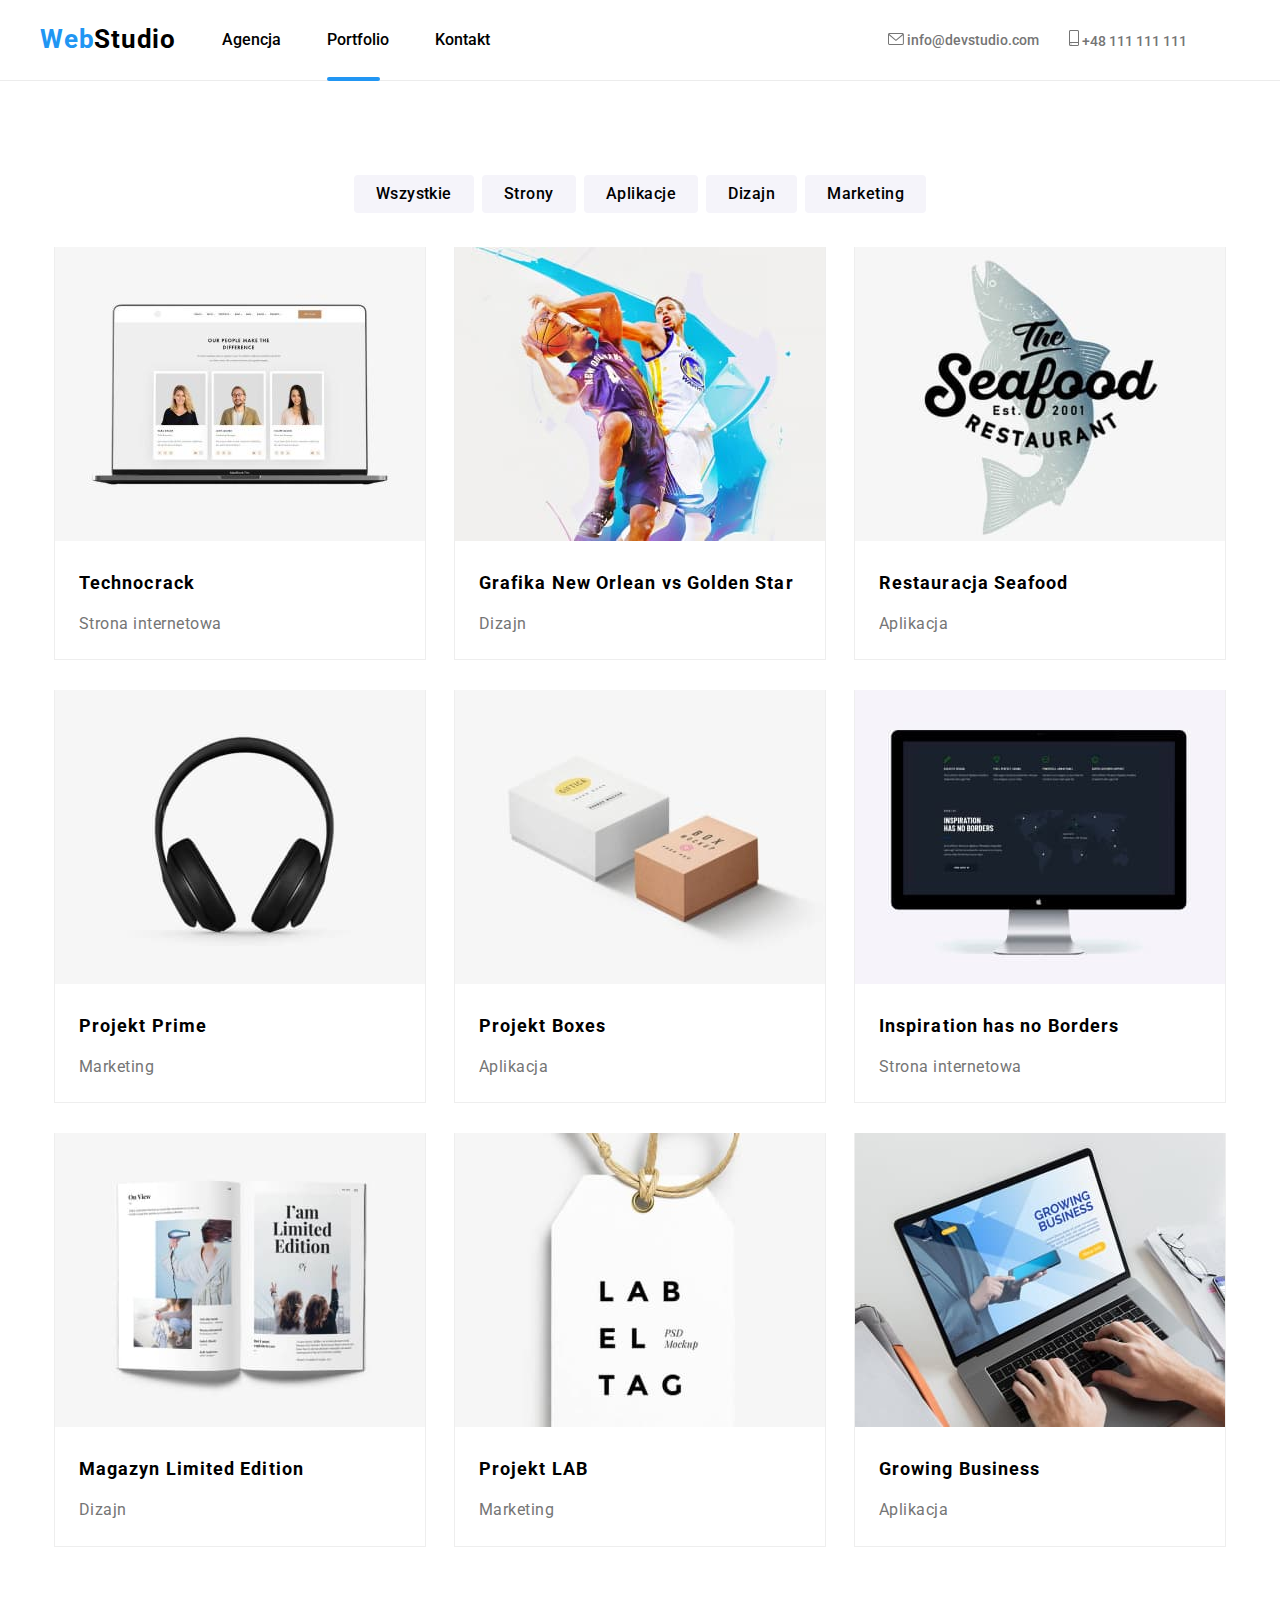
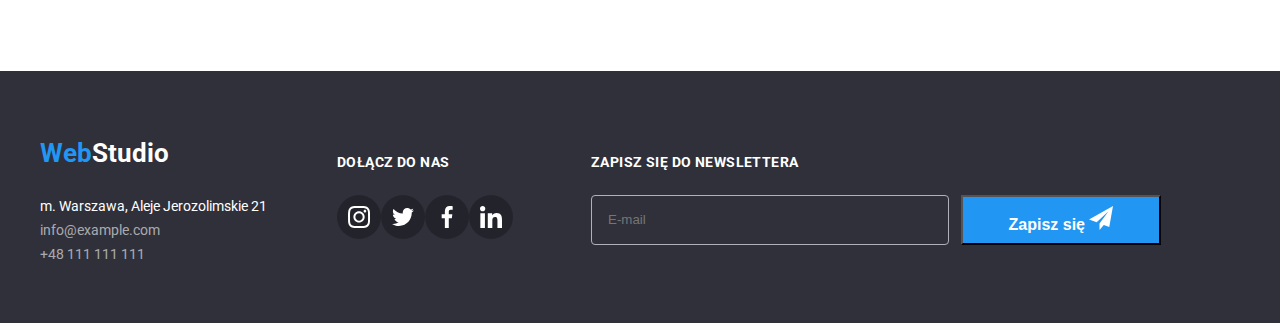
==== commit f7f81ab1: "sections fixed besides checkbox" ====
--- a/portfolio.html
+++ b/portfolio.html
@@ -5,7 +5,8 @@
         <meta http-equiv="X-UA-Compatible" content="IE=edge" />
         <meta name="viewport" content="width=device-width, initial-scale=1.0" />
         <title>Portfolio</title>
-        <link rel="stylesheet" href="css/styles.css" />
+        <link rel="stylesheet" 
+        href="./css/main.min.css"/> 
         <link
             href="https://fonts.googleapis.com/css2?family=Raleway:wght@700&family=Roboto:wght@400;500;700;900&display=swap"
             rel="stylesheet"
@@ -22,18 +23,18 @@
                 <ul class="navigation">
                     <div class="navigation__left">
                         <li>
-                            <a class="logo" href="/"
-                                ><span class="logo__web">Web</span>Studio</a
+                            <a class="navigation__logo" href="/"
+                                ><span class="navigation__logo--web">Web</span>Studio</a
                             >
                         </li>
                         <li>
                             <a class="navigation__links" href="./index.html">Agencja</a>
-        
+                            
                         </li>
                         <li>
                             <a class="navigation__links" href="./portfolio.html"
                                 >Portfolio</a
-                            ><div class="navigation__underscore"></div>
+                            > <div class="navigation__underscore"></div>
                         </li>
                         <li>
                             <a class="navigation__links" href="#">Kontakt</a>
@@ -73,7 +74,7 @@
         <main>
             <section>
                 <div class="container">
-                <ul class="portfolio-buttons__list">
+                <ul class="portfolio-buttons">
                     <li>
                         <button class="portfolio-buttons__item " type="button">
                             Wszystkie
@@ -90,7 +91,7 @@
                         </button>
                     </li>
                     <li>
-                        <button class="portfoli-buttons__item " type="button">
+                        <button class="portfolio-buttons__item " type="button">
                             Dizajn
                         </button>
                     </li>
@@ -265,7 +266,7 @@
                 <address class="footer__sections">
                     <div>
                 <a class="footer__logo" href="/"
-                    ><span class="logo__web">Web</span>Studio</a
+                    ><span class="footer__logo--web">Web</span>Studio</a
                 >
                 
                         <div class="footer__address">
--- a/css/main.min.css
+++ b/css/main.min.css
@@ -0,0 +1 @@
+@import"https://fonts.googleapis.com/css2?family=Raleway:wght@700&family=Roboto:wght@400;500;700;900&display=swap";@import"node_modules/modern-normalize/modern-normalize.css";body{font-family:"Roboto",sans-serif;color:#000}.container{width:1200px;max-width:100%;margin:0 auto}a{list-style-type:none;text-decoration:none}*,*::before,*::after{-webkit-box-sizing:border-box;box-sizing:border-box;padding:0;margin:0}header{border-bottom:solid;border-color:#ececec;border-width:1px}.headings{font-size:36px;text-align:center;font-weight:700;padding-top:94px;padding-bottom:50px}.main__button{color:#fff;cursor:pointer;background-color:#2196f3;font-weight:700;font-size:16px;width:200px;height:50px}.is-hidden{pointer-events:none;visibility:hidden;opacity:0;-webkit-transform:translateX(-50%) translateY(-50%) scale(0) rotate(0deg) skew(40deg 40deg);transform:translateX(-50%) translateY(-50%) scale(0) rotate(0deg) skew(40deg 40deg)}.navigation{display:-webkit-box;display:-ms-flexbox;display:flex;-webkit-box-orient:horizontal;-webkit-box-direction:normal;-ms-flex-direction:row;flex-direction:row;-webkit-box-align:center;-ms-flex-align:center;align-items:center;max-width:1600px;height:80px;list-style:none;padding-top:24px;padding-bottom:25px}.navigation__left{display:-webkit-box;display:-ms-flexbox;display:flex;-webkit-box-pack:start;-ms-flex-pack:start;justify-content:flex-start;-webkit-box-align:center;-ms-flex-align:center;align-items:center;gap:46px;list-style:none}.navigation__right{display:-webkit-box;display:-ms-flexbox;display:flex;-webkit-box-pack:end;-ms-flex-pack:end;justify-content:flex-end;gap:30px;list-style:none;margin:auto;color:#757575;padding-left:345px}.navigation__logo{font-style:normal;font-weight:700;font-size:26px;line-height:1.4;letter-spacing:.03em;text-decoration:none;text-shadow:2px,2px,4px,#000;font-family:"Roboto",sans-serif;letter-spacing:.03em;text-shadow:2px,2px,4px,#212121;color:#2196f3;color:#000}.navigation__logo--web{color:#2196f3}.navigation__links{color:#000;cursor:pointer;font-size:inherit;font-weight:500;text-decoration:none;display:-webkit-box;display:-ms-flexbox;display:flex}.navigation__links:active,.navigation__links:hover{color:#2196f3;-webkit-transition-duration:250ms;transition-duration:250ms;-webkit-transition-timing-function:.4,0,.2,1;transition-timing-function:.4,0,.2,1}.navigation__icons{color:#757575;fill:#757575;cursor:pointer;font-weight:500;-webkit-box-pack:right;-ms-flex-pack:right;justify-content:right;font-size:14px;-webkit-transition-duration:250ms;transition-duration:250ms;-webkit-transition-timing-function:.4,0,.2,1;transition-timing-function:.4,0,.2,1}.navigation__icons:active,.navigation__icons:hover{color:#2196f3;fill:#2196f3}.navigation__underscore{position:relative;top:28px}.navigation__underscore::after{content:"";position:absolute;left:0;display:block;width:53px;height:4px;background-color:#2196f3;border-radius:2px}.navigation__underscore-portfolio{position:relative;top:28px}.navigation__underscore-portfolio__underscore-portfolio::after{content:"";position:absolute;left:0;display:block;width:58px;height:4px;background-color:#2196f3;border-radius:2px}.title{font-family:"Roboto",sans-serif;color:#fff;font-style:normal;font-weight:700;font-size:44px;line-height:1,4;text-align:center;letter-spacing:.06em;text-transform:uppercase;max-width:1600px;margin:auto;height:600px;padding-top:200px;background-image:-webkit-gradient(linear, left top, left bottom, from(rgba(47, 48, 58, 0.4)), to(rgba(47, 48, 58, 0.4))),url("../images/main.img/background-img.jpg");background-image:linear-gradient(rgba(47, 48, 58, 0.4), rgba(47, 48, 58, 0.4)),url("../images/main.img/background-img.jpg");-webkit-filter:drop-shadow(0px 4px 4px rgba(0, 0, 0, 0.25));filter:drop-shadow(0px 4px 4px rgba(0, 0, 0, 0.25));background-repeat:no-repeat}.title__name{font-family:"Roboto",sans-serif;font-weight:900;font-size:44px;line-height:1.37;letter-spacing:.06em;text-transform:uppercase;color:#fff;width:1200px;max-width:696px;text-align:center;margin:0 auto}.backdrop{display:-webkit-box;display:-ms-flexbox;display:flex;background-color:rgba(0,0,0,.2);position:fixed;left:0;right:0;top:0;bottom:0;z-index:1;cursor:not-allowed;-webkit-transform:scale(1);transform:scale(1);-webkit-transition-duration:250ms;transition-duration:250ms;-webkit-transition-timing-function:.4,0,.2,1;transition-timing-function:.4,0,.2,1}.modal{position:relative;margin:auto;background:#fff;-webkit-box-shadow:0px 1px 3px rgba(0,0,0,.12),0px 1px 1px rgba(0,0,0,.14),0px 2px 1px rgba(0,0,0,.2);box-shadow:0px 1px 3px rgba(0,0,0,.12),0px 1px 1px rgba(0,0,0,.14),0px 2px 1px rgba(0,0,0,.2);width:528px;min-height:581px;cursor:auto;-webkit-user-select:none;-moz-user-select:none;-ms-user-select:none;user-select:none}.modal__close{border-radius:50%;border-color:#f5f4fa;color:#212121;fill:#212121;width:30px;height:30px;background-color:#fff;position:absolute;top:8px;left:91%;cursor:pointer;-webkit-transition:background-color 250ms .4,0,.2,1 color 250ms .4,0,.2,1;transition:background-color 250ms .4,0,.2,1 color 250ms .4,0,.2,1;margin-top:20px}.modal__style{display:-webkit-box;display:-ms-flexbox;display:flex;-webkit-box-orient:vertical;-webkit-box-direction:normal;-ms-flex-direction:column;flex-direction:column;margin:40px;width:448px}.modal__title{font-family:"Roboto",sans-serif;font-style:normal;font-weight:700;font-size:20px;line-height:23px;text-align:center;letter-spacing:.03em;color:#000}.modal__label{width:448px;font-weight:400;font-size:12px;line-height:14px;letter-spacing:.01em;margin:10px 0 4px 0;display:-webkit-box;display:-ms-flexbox;display:flex;color:#757575;border-color:#f5f4fa}.modal__input{width:448px;display:block;position:relative;-webkit-transition-property:fill;transition-property:fill;-webkit-transition-duration:250ms;transition-duration:250ms;-webkit-transition-timing-function:.4,0,.2,1;transition-timing-function:.4,0,.2,1}.modal__input:hover,.modal__input:focus-within{fill:#2196f3;border-color:#2196f3}.modal__input--style{height:35px;width:448px;padding-left:35px;border-color:#757575;border:1px solid;outline:none}.modal__input--style:focus-within{border-color:#2196f3;-webkit-transition-property:border-color;transition-property:border-color;-webkit-transition-duration:250ms;transition-duration:250ms;-webkit-transition-timing-function:.4,0,.2,1;transition-timing-function:.4,0,.2,1}.modal__input--style:focus-within+svg{fill:#2196f3;-webkit-transition-property:fill;transition-property:fill;-webkit-transition-duration:250ms;transition-duration:250ms;-webkit-transition-timing-function:.4,0,.2,1;transition-timing-function:.4,0,.2,1}.modal__input--icon{fill:#000;position:absolute;-webkit-transform:translateY(-50%);transform:translateY(-50%);top:45px;left:15px;right:11px;left:11px}.modal__textarea{width:448px;height:120px;background-color:inherit;border:1px solid color rgba(117,117,117,.5);border-radius:4px;padding:12px 16px;resize:none;display:block;font-family:inherit}.modal__checkbox{font-size:14px;line-height:2;letter-spacing:.03em;color:#757575;margin-bottom:30px;margin-top:20px;display:-webkit-box;display:-ms-flexbox;display:flex;-webkit-box-align:center;-ms-flex-align:center;align-items:center;-webkit-box-pack:center;-ms-flex-pack:center;justify-content:center}.modal__checkbox a{color:#2196f3}.modal__checkbox--checked{width:16px;height:15px;border:1px solid #757575;margin-right:8px;border-radius:4px;-webkit-transition:border 250ms .4,0,.2,1;transition:border 250ms .4,0,.2,1;cursor:pointer}.modal__checkbox--input:checked~.acceptance-checked{border:0 solid #f5f4fa}.modal__checkbox--input:checked~.acceptance-checked:hover,.modal__checkbox--input:checked~.acceptance-checked:focus{border:1px solid #757575}.modal__checkbox--input:checked~.acceptance-checked:checked~.checkbox__checked .checkbox__bacground{display:block;visibility:visible}.modal__checkbox--bacground{fill:#fff;background-color:#f5f4fa;border:1px solid #f5f4fa;border-radius:4px;display:block;visibility:hidden;-webkit-transition:visibility 250ms .4,0,.2,1;transition:visibility 250ms .4,0,.2,1}.modal__checkbox--hidden{-moz-appearance:none;-webkit-appearance:none;appearance:none}.modal__checkbox--text{margin-left:8px;font-family:"Roboto",sans-serif;font-style:normal;font-weight:400;font-size:14px;line-height:24px}.modal__button{display:block;margin:0 auto;font-weight:700;font-size:16px;line-height:1.9;letter-spacing:.06em;color:#fff;background-color:#2196f3;cursor:pointer;border:none;-webkit-box-shadow:0px 4px 4px rgba(0,0,0,.15);box-shadow:0px 4px 4px rgba(0,0,0,.15);border-radius:4px;width:200px;height:50px;text-align:center;-webkit-transition:background-color 250ms c .4,0,.2,1 color 250ms .4,0,.2,1;transition:background-color 250ms c .4,0,.2,1 color 250ms .4,0,.2,1}.lorem-ipsum{display:-webkit-box;display:-ms-flexbox;display:flex;-webkit-box-pack:justify;-ms-flex-pack:justify;justify-content:space-between;-webkit-box-orient:horizontal;-webkit-box-direction:normal;-ms-flex-direction:row;flex-direction:row;list-style:none;gap:30px;padding-top:94px;padding-bottom:94px}.lorem-ipsum__icons{text-align:center;background-color:#f5f4fa;width:270px;height:120px;padding:25px 100px}.lorem-ipsum__name{font-weight:700;font-size:14px;line-height:1.1;letter-spacing:.03em;text-transform:uppercase;padding-top:30px}.lorem-ipsum__description{font-size:14px;line-height:1.7;letter-spacing:.03em;color:#757575;text-align:left;width:270px;height:75px;padding-bottom:94px}.index-images{display:-webkit-box;display:-ms-flexbox;display:flex;gap:30px;list-style-type:none;list-style:none;-webkit-box-pack:justify;-ms-flex-pack:justify;justify-content:space-between;padding-bottom:94px}.index-images__title{position:absolute;bottom:0;background-color:rgba(47,48,58,.8);padding-top:27px;padding-bottom:27px}.index-images__label{font-family:"Roboto";font-weight:700;font-size:14px;width:370px;height:70px;color:#fff;height:70px;background:rgba(47,48,58,.8);text-align:center;padding-top:27px;position:absolute;bottom:0;top:1540px}.index-images__title{position:relative;letter-spacing:.03em;text-transform:uppercase;display:-webkit-box;display:-ms-flexbox;display:flex}.team{background-color:#f5f4fa;max-width:1600px;margin:auto}.team__list{display:-webkit-box;display:-ms-flexbox;display:flex;list-style-type:none;-webkit-box-pack:justify;-ms-flex-pack:justify;justify-content:space-between;padding-bottom:94px;gap:30px}.team__item{text-align:center;letter-spacing:.03em;-webkit-box-shadow:0px 0px 2px 0px;box-shadow:0px 0px 2px 0px;border-radius:0px 0px 4px 4px;padding-bottom:30px;background-color:#fff;-webkit-filter:drop-shadow(0px 4px 4px rgba(0, 0, 0, 0.25));filter:drop-shadow(0px 4px 4px rgba(0, 0, 0, 0.25))}.team__item--name{font-weight:500;padding-top:30px;padding-bottom:10px}.team__item--job{font-weight:400px;font-style:normal;color:#757575;padding-bottom:59px,99px;height:30px}.team__social{display:-webkit-box;display:-ms-flexbox;display:flex;fill:#757575;-webkit-box-pack:center;-ms-flex-pack:center;justify-content:center;margin:auto;list-style:none;padding-top:12px;max-height:44px;max-width:206px}.team__social--item{margin:auto;fill:#757575;cursor:pointer;width:44px;height:44px;padding:12px}.team__social--item:hover,.team__social--item:focus{fill:#fff;background-color:#2196f3;padding:10px;border-radius:50%;-webkit-transition-duration:250ms;transition-duration:250ms;-webkit-transition-timing-function:.4,0,.2,1;transition-timing-function:.4,0,.2,1}.social-icons{display:-webkit-box;display:-ms-flexbox;display:flex;fill:#afb1b8;-webkit-box-pack:center;-ms-flex-pack:center;justify-content:center;margin:auto;list-style:none;padding-top:12px;max-height:44px;max-width:206px}.social-icons__item{margin:auto;fill:#afb1b8;cursor:pointer;width:44px;height:44px;padding:12px}.social-icons__item__item:hover,.social-icons__item__item:focus{fill:#fff;background-color:#2196f3;padding:10px;border-radius:50%;-webkit-transition-duration:250ms;transition-duration:250ms;-webkit-transition-timing-function:.4,0,.2,1;transition-timing-function:.4,0,.2,1}.company-icons{display:-webkit-box;display:-ms-flexbox;display:flex;-webkit-box-pack:center;-ms-flex-pack:center;justify-content:center;padding-bottom:30px;fill:#afb1b8;gap:30px;padding-top:50px;padding-bottom:94px}.company-icons__border{list-style:none;cursor:pointer;padding:16px 32px;width:170px;height:92px;margin-right:auto;border-width:1px;border:1px solid #afb1b8;border-radius:4px}.company-icons__border:hover,.company-icons__border:focus{fill:#2196f3;border-color:#2196f3;-webkit-transition-duration:250ms;transition-duration:250ms;-webkit-transition-timing-function:.4,0,.2,1;transition-timing-function:.4,0,.2,1}.portfolio-buttons{display:-webkit-box;display:-ms-flexbox;display:flex;list-style:none;-webkit-box-pack:center;-ms-flex-pack:center;justify-content:center;gap:8px;padding-top:94px;padding-bottom:34px}.portfolio-buttons__item{cursor:pointer;-webkit-box-pack:center;-ms-flex-pack:center;justify-content:center;font-family:"Roboto",sans-serif;font-weight:500;font-size:16px;line-height:1.6;background:#f5f4fa;border-radius:4px;text-align:center;letter-spacing:.03em;padding:6px 22px 6px 22px;border:#f5f4fa;margin:auto}.portfolio-buttons__item:hover{background:#2196f3;color:#f5f4fa;-webkit-box-shadow:0px 4px 4px rgba(0,0,0,.25);box-shadow:0px 4px 4px rgba(0,0,0,.25);-webkit-transition-duration:250ms;transition-duration:250ms;-webkit-transition-timing-function:.4,0,.2,1;transition-timing-function:.4,0,.2,1}.portfolio-buttons__item:focus{background:#2196f3;color:#fff}.portfolio-images{display:-webkit-box;display:-ms-flexbox;display:flex;-ms-flex-wrap:wrap;flex-wrap:wrap;-webkit-box-pack:justify;-ms-flex-pack:justify;justify-content:space-between;padding-bottom:94px}.portfolio-images__list{position:relative;list-style-type:none;cursor:pointer;margin:auto;gap:30px;margin-bottom:30px;border-width:1px;border-style:solid;border-color:#eee;border-top:rgba(0,0,0,0)}.portfolio-images__list:hover .portfolio-images__overlay{-webkit-transform:translateY(-100%);transform:translateY(-100%);-webkit-transition-duration:250ms;transition-duration:250ms;-webkit-transition-timing-function:.4,0,.2,1;transition-timing-function:.4,0,.2,1}.portfolio-images__animation{position:relative;overflow:hidden}.portfolio-images__animation:hover .portfolio-images__animation__overlay:hover{-webkit-transform:translateY(0%);transform:translateY(0%);-webkit-transition-duration:250ms;transition-duration:250ms;-webkit-transition-timing-function:.4,0,.2,1;transition-timing-function:.4,0,.2,1}.portfolio-images__name{font-weight:700;font-size:18px;line-height:2;color:#000;letter-spacing:.06em;padding:20px 24px 4px 24px}.portfolio-images__description{color:#757575;font-size:16px;line-height:1.9;letter-spacing:.03em;padding:4px 24px 20px 24px;gap:30px}.portfolio-images__overlay{margin:0;position:absolute;pointer-events:none;width:100%;height:100%;font-size:18px;line-height:1,5;background-color:#2196f3;opacity:.9;letter-spacing:.03em;color:#fff;top:100%;left:0;padding-top:49px;padding-left:24px;padding-right:45px;-webkit-transition:-webkit-transform .3s;transition:-webkit-transform .3s;transition:transform .3s;transition:transform .3s, -webkit-transform .3s;-webkit-transition-timing-function:.4,0,.2,1;transition-timing-function:.4,0,.2,1}.footer{font-style:normal;font-size:14px;color:#fff;line-height:1.7;background-color:#2f303a;height:252px;padding-top:60px}.footer__sections{display:-webkit-box;display:-ms-flexbox;display:flex}.footer__logo{font-family:"Roboto",sans-serif;font-style:normal;color:#fff;font-weight:700;font-size:26px;background-color:#2f303a;text-decoration:none}.footer__logo--web{color:#2196f3}.footer__address{font-style:normal;padding-top:20px;padding-bottom:9px;padding-right:70px;line-height:1,7}.footer__contact{color:rgba(255,255,255,.6);font-size:14px;line-height:1.7;cursor:pointer}.footer__contact:active,.footer__contact:hover{color:#2196f3;-webkit-transition-duration:250ms;transition-duration:250ms;-webkit-transition-timing-function:.4,0,.2,1;transition-timing-function:.4,0,.2,1}.footer__social{margin-top:20px;-webkit-box-pack:center;-ms-flex-pack:center;justify-content:center}.footer__social--name{font-family:"Roboto",sans-serif;font-weight:700;font-size:14px;letter-spacing:.03em;text-transform:uppercase;font-style:normal}.footer__social--list{display:-webkit-box;display:-ms-flexbox;display:flex;max-width:206px;list-style:none;margin-right:0}.footer__social--item{fill:#fff;cursor:pointer;background-color:rgba(0,0,0,.25);margin-top:20px;width:44px;height:44px;border-radius:50%;-webkit-box-align:center;-ms-flex-align:center;align-items:center}.footer__social--item:hover{background-color:#2196f3;border-radius:50%;-webkit-transition-duration:250ms;transition-duration:250ms;-webkit-transition-timing-function:.4,0,.2,1;transition-timing-function:.4,0,.2,1}.footer__newsletter{padding-left:78px;padding-top:20px}.footer__newsletter--name{font-family:"Roboto",sans-serif;font-weight:700;font-size:14px;letter-spacing:.03em;text-transform:uppercase;font-style:normal}.footer__newsletter--input{width:358px;height:50px;color:#757575;background-color:inherit;border:1px solid #afb1b8;border-radius:4px;padding-left:16px}.footer__newsletter--icon{fill:#fff}.footer__button{margin-top:20px;display:-webkit-box;display:-ms-flexbox;display:flex;gap:12px}/*# sourceMappingURL=main.min.css.map */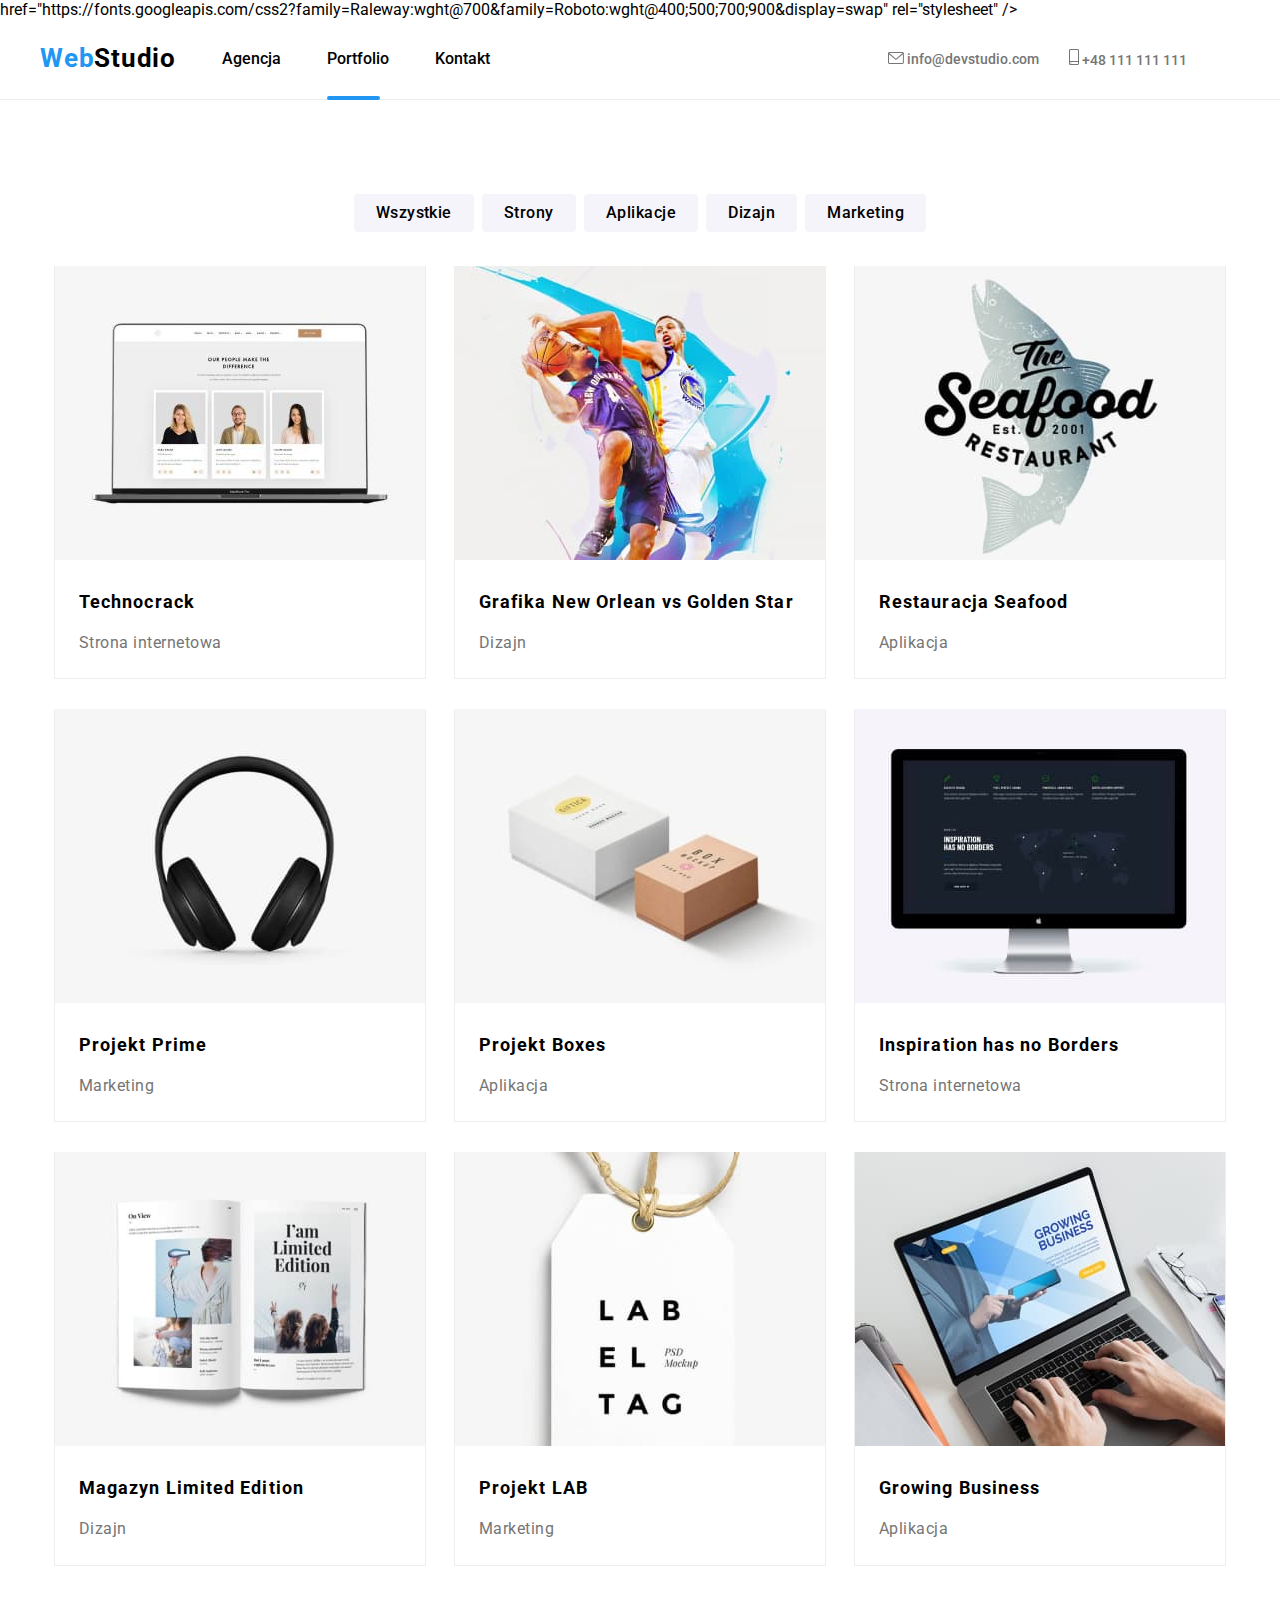
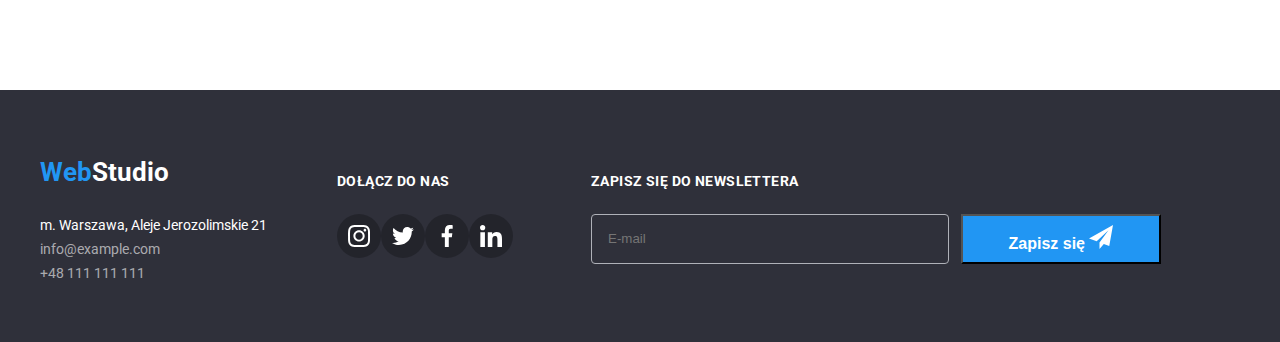
==== commit 846a8b72: "mixins / checkbox" ====
--- a/portfolio.html
+++ b/portfolio.html
@@ -1,356 +1,351 @@
 <!DOCTYPE html>
 <html lang="en">
-    <head>
-        <meta charset="UTF-8" />
-        <meta http-equiv="X-UA-Compatible" content="IE=edge" />
-        <meta name="viewport" content="width=device-width, initial-scale=1.0" />
-        <title>Portfolio</title>
-        <link rel="stylesheet" 
-        href="./css/main.min.css"/> 
-        <link
-            href="https://fonts.googleapis.com/css2?family=Raleway:wght@700&family=Roboto:wght@400;500;700;900&display=swap"
-            rel="stylesheet"
-        />
-        <link
-            rel="stylesheet"
-            href="node_modules/modern-normalize/modern-normalize.css"
-        />
-    </head>
-
-    <body>
-        <header >
-            <nav class="container">
-                <ul class="navigation">
-                    <div class="navigation__left">
-                        <li>
-                            <a class="navigation__logo" href="/"
-                                ><span class="navigation__logo--web">Web</span>Studio</a
-                            >
-                        </li>
-                        <li>
-                            <a class="navigation__links" href="./index.html">Agencja</a>
-                            
-                        </li>
-                        <li>
-                            <a class="navigation__links" href="./portfolio.html"
-                                >Portfolio</a
-                            > <div class="navigation__underscore"></div>
-                        </li>
-                        <li>
-                            <a class="navigation__links" href="#">Kontakt</a>
-                        </li>
-                    </div>
-                    <div class="navigation__right">
-                        <li>
-                            <a
-                                class="navigation__icons"
-                                href="mailto:info@devstudio.com"
-                            >
-                                <svg width="16px" height="12px">
-                                    <use
-                                        href="./images/icons.svg/symbol-defs-envelope-smartphone.svg#icon-envelope"
-                                    ></use>
-                                </svg>
-                                info@devstudio.com</a
-                            >
-                        </li>
-                        <li>
-                            <a
-                                class="navigation__icons"
-                                href="tel:+48111111111"
-                            >
-                                <svg width="10px" height="16px">
-                                    <use
-                                        href="./images/icons.svg/symbol-defs-envelope-smartphone.svg#icon-smartphone"
-                                    ></use>
-                                </svg>
-                                +48 111 111 111</a
-                            >
-                        </li>
-                    </div>
-                </ul>
-            </nav>
-        </header>
-        <main>
-            <section>
-                <div class="container">
-                <ul class="portfolio-buttons">
-                    <li>
-                        <button class="portfolio-buttons__item " type="button">
-                            Wszystkie
-                        </button>
-                    </li>
-                    <li>
-                        <button class="portfolio-buttons__item " type="button">
-                            Strony
-                        </button>
-                    </li>
-                    <li>
-                        <button class="portfolio-buttons__item " type="button">
-                            Aplikacje
-                        </button>
-                    </li>
-                    <li>
-                        <button class="portfolio-buttons__item " type="button">
-                            Dizajn
-                        </button>
-                    </li>
-                    <li>
-                        <button class="portfolio-buttons__item " type="button">
-                            Marketing
-                        </button>
-                    </li>
-                </ul>
-            </section>
-
-            <section>
-                <div class="container">
-                    <ul class="portfolio-images">
-                        <li class="portfolio-images__list">
-                            <div class="portfolio-images__animation">
-                                <img 
-                                src="images/portfolio.img/img1.jpg"
-                                alt="Laptop"
-                                width="370"
-                                height="294"
-                            />
-                                <p class="portfolio-images__overlay">Technocrack jest popularną platformą wykorzystywaną do rozpowszechniania koronawirusa. Firmy wykorzystują tę platformę do celów szpiegowskich i ataków na niezabezpieczone serwery konkurencji
-                            </p>  
-                            </div>
-
-                            <h3 class="portfolio-images__name">Technocrack</h3>
-                            <p class="portfolio-images__description">
-                                Strona internetowa
-                            </p>
-                        </li>
-
-                        <li class="portfolio-images__list">
-                            <div class="portfolio-images__animation">
-                            <img
-                                src="images/portfolio.img/img2.jpg"
-                                alt="Two basketball players"
-                                width="370"
-                                height="294"
-                            />
-                             <p class="portfolio-images__overlay">Technocrack jest popularną platformą wykorzystywaną do rozpowszechniania koronawirusa. Firmy wykorzystują tę platformę do celów szpiegowskich i ataków na niezabezpieczone serwery konkurencji
-                            </p> 
-                        </div>
-                            <h3 class="portfolio-images__name">
-                                Grafika New Orlean vs Golden Star
-                            </h3>
-                            <p class="portfolio-images__description">Dizajn</p>
-                        </li>
-
-                        <li class="portfolio-images__list">
-                            <div class="portfolio-images__animation">
-                            <img
-                                src="images/portfolio.img/img3.jpg"
-                                alt="Seafood restaurant logo"
-                                width="370"
-                                height="294"
-                            />
-                             <p class="portfolio-images__overlay">Technocrack jest popularną platformą wykorzystywaną do rozpowszechniania koronawirusa. Firmy wykorzystują tę platformę do celów szpiegowskich i ataków na niezabezpieczone serwery konkurencji
-                            </p> 
-                            </div>
-                            <h3 class="portfolio-images__name">
-                                Restauracja Seafood
-                            </h3>
-                            <p class="portfolio-images__description">Aplikacja</p>
-                        </li>
-
-                        <li class="portfolio-images__list">
-                            <div class="portfolio-images__animation">
-                            <img
-                                src="images/portfolio.img/img4.jpg"
-                                alt="Black headphones"
-                                width="370"
-                                height="294"
-                            />
-                            <p class="portfolio-images__overlay">Technocrack jest popularną platformą wykorzystywaną do rozpowszechniania koronawirusa. Firmy wykorzystują tę platformę do celów szpiegowskich i ataków na niezabezpieczone serwery konkurencji
-                            </p> 
-                        </div>
-
-                            <h3 class="portfolio-images__name">Projekt Prime</h3>
-                            <p class="portfolio-images__description">Marketing</p>
-                        </li>
-
-                        <li class="portfolio-images__list">
-                            <div class="portfolio-images__animation">
-                            <img
-                                src="images/portfolio.img/img5.jpg"
-                                alt="Two boxes"
-                                width="370"
-                                height="294"
-                            />
-                            <p class="portfolio-images__overlay">Technocrack jest popularną platformą wykorzystywaną do rozpowszechniania koronawirusa. Firmy wykorzystują tę platformę do celów szpiegowskich i ataków na niezabezpieczone serwery konkurencji
-                            </p> 
-                            </div>
-                            <h3 class="portfolio-images__name">Projekt Boxes</h3>
-                            <p class="portfolio-images__description">Aplikacja</p>
-                        </li>
-
-                        <li class="portfolio-images__list">
-                             <div class="portfolio-images__animation">
-                            <img
-                                src="images/portfolio.img/img6.jpg"
-                                alt="Computer screen"
-                                width="370"
-                                height="294"
-                            />
-                             <p class="portfolio-images__overlay">Technocrack jest popularną platformą wykorzystywaną do rozpowszechniania koronawirusa. Firmy wykorzystują tę platformę do celów szpiegowskich i ataków na niezabezpieczone serwery konkurencji
-                            </p>
-                            </div>
-                            <h3 class="portfolio-images__name">
-                                Inspiration has no Borders
-                            </h3>
-                            <p class="portfolio-images__description">
-                                Strona internetowa
-                            </p>
-                        </li>
-
-                        <li class="portfolio-images__list">
-                             <div class="portfolio-images__animation">
-                            <img
-                                src="images/portfolio.img/img7.jpg"
-                                alt="Open book"
-                                width="370"
-                                height="294"
-                            />
-                        <p class="portfolio-images__overlay">Technocrack jest popularną platformą wykorzystywaną do rozpowszechniania koronawirusa. Firmy wykorzystują tę platformę do celów szpiegowskich i ataków na niezabezpieczone serwery konkurencji
-                            </p>
-                            </div>
-                            <h3 class="portfolio-images__name">
-                                Magazyn Limited Edition
-                            </h3>
-                            <p class="portfolio-images__description">Dizajn</p>
-                        </li>
-
-                        <li class="portfolio-images__list">
-                             <div class="portfolio-images__animation">
-                            <img
-                                src="images/portfolio.img/img8.jpg"
-                                alt="White bookmark"
-                                width="370"
-                                height="294"
-                            />
-                            <p class="portfolio-images__overlay">Technocrack jest popularną platformą wykorzystywaną do rozpowszechniania koronawirusa. Firmy wykorzystują tę platformę do celów szpiegowskich i ataków na niezabezpieczone serwery konkurencji
-                            </p>
-                            </div>
-                            <h3 class="portfolio-images__name">Projekt LAB</h3>
-                            <p class="portfolio-images__description">Marketing</p>
-                        </li>
-
-                        <li class="portfolio-images__list">
-                             <div class="portfolio-images__animation">
-                            <img
-                                src="images/portfolio.img/img9.jpg"
-                                alt="Typing on the laptop"
-                                width="370"
-                                height="294"
-                            />
-                            <p class="portfolio-images__overlay">Technocrack jest popularną platformą wykorzystywaną do rozpowszechniania koronawirusa. Firmy wykorzystują tę platformę do celów szpiegowskich i ataków na niezabezpieczone serwery konkurencji
-                            </p>
-                            </div>
-                            <h3 class="portfolio-images__name">
-                                Growing Business
-                            </h3>
-                            <p class="portfolio-images__description">Aplikacja</p>
-                        </li>
-                    </ul>
-                </div>
-                </div>
-            </section>
-        </main>
-       <footer class="footer">
+   <head>
+      <meta charset="UTF-8" />
+      <meta http-equiv="X-UA-Compatible" content="IE=edge" />
+      <meta name="viewport" content="width=device-width, initial-scale=1.0" />
+      <title>Portfolio</title>
+      <link rel="stylesheet" 
+         href="./css/main.min.css"/>
+      href="https://fonts.googleapis.com/css2?family=Raleway:wght@700&family=Roboto:wght@400;500;700;900&display=swap"
+      rel="stylesheet"
+      />
+      <link
+         rel="stylesheet"
+         href="node_modules/modern-normalize/modern-normalize.css"
+         />
+   </head>
+   <body>
+      <header >
+         <nav class="container">
+            <ul class="navigation">
+               <div class="navigation__left">
+                  <li>
+                     <a class="navigation__logo" href="/"
+                        ><span class="navigation__logo--web">Web</span>Studio</a
+                        >
+                  </li>
+                  <li>
+                     <a class="navigation__links" href="./index.html">Agencja</a>
+                  </li>
+                  <li>
+                     <a class="navigation__links" href="./portfolio.html"
+                        >Portfolio</a
+                        > 
+                     <div class="navigation__underscore"></div>
+                  </li>
+                  <li>
+                     <a class="navigation__links" href="#">Kontakt</a>
+                  </li>
+               </div>
+               <div class="navigation__right">
+                  <li>
+                     <a
+                        class="navigation__icons"
+                        href="mailto:info@devstudio.com"
+                        >
+                        <svg width="16px" height="12px">
+                           <use
+                              href="./images/icons.svg/symbol-defs-envelope-smartphone.svg#icon-envelope"
+                              ></use>
+                        </svg>
+                        info@devstudio.com
+                     </a
+                        >
+                  </li>
+                  <li>
+                     <a
+                        class="navigation__icons"
+                        href="tel:+48111111111"
+                        >
+                        <svg width="10px" height="16px">
+                           <use
+                              href="./images/icons.svg/symbol-defs-envelope-smartphone.svg#icon-smartphone"
+                              ></use>
+                        </svg>
+                        +48 111 111 111
+                     </a
+                        >
+                  </li>
+               </div>
+            </ul>
+         </nav>
+      </header>
+      <main>
+         <section>
             <div class="container">
-                <address class="footer__sections">
-                    <div>
-                <a class="footer__logo" href="/"
-                    ><span class="footer__logo--web">Web</span>Studio</a
-                >
-                
-                        <div class="footer__address">
-                            <p>m. Warszawa, Aleje Jerozolimskie 21</p>
-                            <p class="footer__contact">
-                                <a href="mailto:info@devstudio.com"></a
-                                >info@example.com
-                            </p>
-                            <p class="footer__contact">
-                                <a href="tel:+48111111111"></a>+48 111 111 111
-                            </p>
-                        </div>
-                    </div>
-                        <div class="footer__social">
-                            <p class="footer__social--name">Dołącz do nas</p>
-                            <ul class="footer__social--list">
-                                <li>
-                                    <a href="#">
-                                        <svg
-                                            width="20px"
-                                            height="20px"
-                                            viewBox="0 0 50 100"
-                                            class="footer__social--item"
-                                        >
-                                            <use
-                                                href="./images/icons.svg/symbol-defs-social.svg#icon-instagram"
-                                            ></use>
-                                        </svg>
-                                    </a>
-                                </li>
-                                <li>
-                                    <a href="#">
-                                        <svg
-                                            width="20px"
-                                            height="20px"
-                                            viewBox="0 0 50 100"
-                                            class="footer__social--item"
-                                        >
-                                            <use
-                                                href="./images/icons.svg/symbol-defs-social.svg#icon-twitter"
-                                            ></use>
-                                        </svg>
-                                    </a>
-                                </li>
-                                <li>
-                                    <a href="#">
-                                        <svg
-                                            width="20px"
-                                            height="20px"
-                                            viewBox="0 0 50 100"
-                                            class="footer__social--item"
-                                        >
-                                            <use
-                                                href="./images/icons.svg/symbol-defs-social.svg#icon-facebook"
-                                            ></use>
-                                        </svg>
-                                    </a>
-                                </li>
-                                <li>
-                                    <a href="#">
-                                        <svg
-                                            width="20px"
-                                            height="20px"
-                                            viewBox="0 0 50 100"
-                                            class="footer__social--item"
-                                        >
-                                            <use
-                                                href="./images/icons.svg/symbol-defs-social.svg#icon-linkedin"
-                                            ></use>
-                                        </svg>
-                                    </a>
-                                </li>
-                                </ul>
-                        </div>        
-<div>
-    <form class="footer__newsletter">
-        <label for="newsletter"><p class="footer__newsletter--name">Zapisz się do newslettera</p></label>
-        <div class="footer__button">
-        <input id="newsletter" type="email" placeholder="E-mail" class="footer__newsletter--input">
-        <button type="submit" class="main__button">Zapisz się <svg width="24px" height="24" class="footer__newsletter--icon"><use href="./images/icons.svg/symbol-defs-form.svg#icon-icon-send"></use></svg></button></div>
-    </form>
-</div>
-                        
-    </address>
-        </footer>
-    </body>
-</html>
+               <ul class="portfolio-buttons">
+                  <li>
+                     <button class="portfolio-buttons__item " type="button">
+                     Wszystkie
+                     </button>
+                  </li>
+                  <li>
+                     <button class="portfolio-buttons__item " type="button">
+                     Strony
+                     </button>
+                  </li>
+                  <li>
+                     <button class="portfolio-buttons__item " type="button">
+                     Aplikacje
+                     </button>
+                  </li>
+                  <li>
+                     <button class="portfolio-buttons__item " type="button">
+                     Dizajn
+                     </button>
+                  </li>
+                  <li>
+                     <button class="portfolio-buttons__item " type="button">
+                     Marketing
+                     </button>
+                  </li>
+               </ul>
+         </section>
+         <section>
+         <div class="container">
+         <ul class="portfolio-images">
+         <li class="portfolio-images__list">
+         <div class="portfolio-images__animation">
+         <img 
+            src="images/portfolio.img/img1.jpg"
+            alt="Laptop"
+            width="370"
+            height="294"
+            />
+         <p class="portfolio-images__overlay">Technocrack jest popularną platformą wykorzystywaną do rozpowszechniania koronawirusa. Firmy wykorzystują tę platformę do celów szpiegowskich i ataków na niezabezpieczone serwery konkurencji
+         </p>  
+         </div>
+         <h3 class="portfolio-images__name">Technocrack</h3>
+         <p class="portfolio-images__description">
+         Strona internetowa
+         </p>
+         </li>
+         <li class="portfolio-images__list">
+         <div class="portfolio-images__animation">
+         <img
+            src="images/portfolio.img/img2.jpg"
+            alt="Two basketball players"
+            width="370"
+            height="294"
+            />
+         <p class="portfolio-images__overlay">Technocrack jest popularną platformą wykorzystywaną do rozpowszechniania koronawirusa. Firmy wykorzystują tę platformę do celów szpiegowskich i ataków na niezabezpieczone serwery konkurencji
+         </p> 
+         </div>
+         <h3 class="portfolio-images__name">
+         Grafika New Orlean vs Golden Star
+         </h3>
+         <p class="portfolio-images__description">Dizajn</p>
+         </li>
+         <li class="portfolio-images__list">
+         <div class="portfolio-images__animation">
+         <img
+            src="images/portfolio.img/img3.jpg"
+            alt="Seafood restaurant logo"
+            width="370"
+            height="294"
+            />
+         <p class="portfolio-images__overlay">Technocrack jest popularną platformą wykorzystywaną do rozpowszechniania koronawirusa. Firmy wykorzystują tę platformę do celów szpiegowskich i ataków na niezabezpieczone serwery konkurencji
+         </p> 
+         </div>
+         <h3 class="portfolio-images__name">
+         Restauracja Seafood
+         </h3>
+         <p class="portfolio-images__description">Aplikacja</p>
+         </li>
+         <li class="portfolio-images__list">
+         <div class="portfolio-images__animation">
+         <img
+            src="images/portfolio.img/img4.jpg"
+            alt="Black headphones"
+            width="370"
+            height="294"
+            />
+         <p class="portfolio-images__overlay">Technocrack jest popularną platformą wykorzystywaną do rozpowszechniania koronawirusa. Firmy wykorzystują tę platformę do celów szpiegowskich i ataków na niezabezpieczone serwery konkurencji
+         </p> 
+         </div>
+         <h3 class="portfolio-images__name">Projekt Prime</h3>
+         <p class="portfolio-images__description">Marketing</p>
+         </li>
+         <li class="portfolio-images__list">
+         <div class="portfolio-images__animation">
+         <img
+            src="images/portfolio.img/img5.jpg"
+            alt="Two boxes"
+            width="370"
+            height="294"
+            />
+         <p class="portfolio-images__overlay">Technocrack jest popularną platformą wykorzystywaną do rozpowszechniania koronawirusa. Firmy wykorzystują tę platformę do celów szpiegowskich i ataków na niezabezpieczone serwery konkurencji
+         </p> 
+         </div>
+         <h3 class="portfolio-images__name">Projekt Boxes</h3>
+         <p class="portfolio-images__description">Aplikacja</p>
+         </li>
+         <li class="portfolio-images__list">
+         <div class="portfolio-images__animation">
+         <img
+            src="images/portfolio.img/img6.jpg"
+            alt="Computer screen"
+            width="370"
+            height="294"
+            />
+         <p class="portfolio-images__overlay">Technocrack jest popularną platformą wykorzystywaną do rozpowszechniania koronawirusa. Firmy wykorzystują tę platformę do celów szpiegowskich i ataków na niezabezpieczone serwery konkurencji
+         </p>
+         </div>
+         <h3 class="portfolio-images__name">
+         Inspiration has no Borders
+         </h3>
+         <p class="portfolio-images__description">
+         Strona internetowa
+         </p>
+         </li>
+         <li class="portfolio-images__list">
+         <div class="portfolio-images__animation">
+         <img
+            src="images/portfolio.img/img7.jpg"
+            alt="Open book"
+            width="370"
+            height="294"
+            />
+         <p class="portfolio-images__overlay">Technocrack jest popularną platformą wykorzystywaną do rozpowszechniania koronawirusa. Firmy wykorzystują tę platformę do celów szpiegowskich i ataków na niezabezpieczone serwery konkurencji
+         </p>
+         </div>
+         <h3 class="portfolio-images__name">
+         Magazyn Limited Edition
+         </h3>
+         <p class="portfolio-images__description">Dizajn</p>
+         </li>
+         <li class="portfolio-images__list">
+         <div class="portfolio-images__animation">
+         <img
+            src="images/portfolio.img/img8.jpg"
+            alt="White bookmark"
+            width="370"
+            height="294"
+            />
+         <p class="portfolio-images__overlay">Technocrack jest popularną platformą wykorzystywaną do rozpowszechniania koronawirusa. Firmy wykorzystują tę platformę do celów szpiegowskich i ataków na niezabezpieczone serwery konkurencji
+         </p>
+         </div>
+         <h3 class="portfolio-images__name">Projekt LAB</h3>
+         <p class="portfolio-images__description">Marketing</p>
+         </li>
+         <li class="portfolio-images__list">
+         <div class="portfolio-images__animation">
+         <img
+            src="images/portfolio.img/img9.jpg"
+            alt="Typing on the laptop"
+            width="370"
+            height="294"
+            />
+         <p class="portfolio-images__overlay">Technocrack jest popularną platformą wykorzystywaną do rozpowszechniania koronawirusa. Firmy wykorzystują tę platformę do celów szpiegowskich i ataków na niezabezpieczone serwery konkurencji
+         </p>
+         </div>
+         <h3 class="portfolio-images__name">
+         Growing Business
+         </h3>
+         <p class="portfolio-images__description">Aplikacja</p>
+         </li>
+         </ul>
+         </div>
+         </div>
+         </section>
+      </main>
+      <footer class="footer">
+         <div class="container">
+         <address class="footer__sections">
+            <div>
+               <a class="footer__logo" href="/"
+                  ><span class="footer__logo--web">Web</span>Studio</a
+                  >
+               <div class="footer__address">
+                  <p>m. Warszawa, Aleje Jerozolimskie 21</p>
+                  <p class="footer__contact">
+                     <a href="mailto:info@devstudio.com"></a
+                        >info@example.com
+                  </p>
+                  <p class="footer__contact">
+                     <a href="tel:+48111111111"></a>+48 111 111 111
+                  </p>
+               </div>
+            </div>
+            <div class="footer__social">
+               <p class="footer__social--name">Dołącz do nas</p>
+               <ul class="footer__social--list">
+                  <li>
+                     <a href="#">
+                        <svg
+                           width="20px"
+                           height="20px"
+                           viewBox="0 0 50 100"
+                           class="footer__social--item"
+                           >
+                           <use
+                              href="./images/icons.svg/symbol-defs-social.svg#icon-instagram"
+                              ></use>
+                        </svg>
+                     </a>
+                  </li>
+                  <li>
+                     <a href="#">
+                        <svg
+                           width="20px"
+                           height="20px"
+                           viewBox="0 0 50 100"
+                           class="footer__social--item"
+                           >
+                           <use
+                              href="./images/icons.svg/symbol-defs-social.svg#icon-twitter"
+                              ></use>
+                        </svg>
+                     </a>
+                  </li>
+                  <li>
+                     <a href="#">
+                        <svg
+                           width="20px"
+                           height="20px"
+                           viewBox="0 0 50 100"
+                           class="footer__social--item"
+                           >
+                           <use
+                              href="./images/icons.svg/symbol-defs-social.svg#icon-facebook"
+                              ></use>
+                        </svg>
+                     </a>
+                  </li>
+                  <li>
+                     <a href="#">
+                        <svg
+                           width="20px"
+                           height="20px"
+                           viewBox="0 0 50 100"
+                           class="footer__social--item"
+                           >
+                           <use
+                              href="./images/icons.svg/symbol-defs-social.svg#icon-linkedin"
+                              ></use>
+                        </svg>
+                     </a>
+                  </li>
+               </ul>
+            </div>
+            <div>
+               <form class="footer__newsletter">
+                  <label for="newsletter">
+                     <p class="footer__newsletter--name">Zapisz się do newslettera</p>
+                  </label>
+                  <div class="footer__button">
+                     <input id="newsletter" type="email" placeholder="E-mail" class="footer__newsletter--input">
+                     <button type="submit" class="main__button">
+                        Zapisz się 
+                        <svg width="24px" height="24" class="footer__newsletter--icon">
+                           <use href="./images/icons.svg/symbol-defs-form.svg#icon-icon-send"></use>
+                        </svg>
+                     </button>
+                  </div>
+               </form>
+            </div>
+         </address>
+      </footer>
+   </body>
+</html>--- a/css/main.min.css
+++ b/css/main.min.css
@@ -1 +1 @@
-@import"https://fonts.googleapis.com/css2?family=Raleway:wght@700&family=Roboto:wght@400;500;700;900&display=swap";@import"node_modules/modern-normalize/modern-normalize.css";body{font-family:"Roboto",sans-serif;color:#000}.container{width:1200px;max-width:100%;margin:0 auto}a{list-style-type:none;text-decoration:none}*,*::before,*::after{-webkit-box-sizing:border-box;box-sizing:border-box;padding:0;margin:0}header{border-bottom:solid;border-color:#ececec;border-width:1px}.headings{font-size:36px;text-align:center;font-weight:700;padding-top:94px;padding-bottom:50px}.main__button{color:#fff;cursor:pointer;background-color:#2196f3;font-weight:700;font-size:16px;width:200px;height:50px}.is-hidden{pointer-events:none;visibility:hidden;opacity:0;-webkit-transform:translateX(-50%) translateY(-50%) scale(0) rotate(0deg) skew(40deg 40deg);transform:translateX(-50%) translateY(-50%) scale(0) rotate(0deg) skew(40deg 40deg)}.navigation{display:-webkit-box;display:-ms-flexbox;display:flex;-webkit-box-orient:horizontal;-webkit-box-direction:normal;-ms-flex-direction:row;flex-direction:row;-webkit-box-align:center;-ms-flex-align:center;align-items:center;max-width:1600px;height:80px;list-style:none;padding-top:24px;padding-bottom:25px}.navigation__left{display:-webkit-box;display:-ms-flexbox;display:flex;-webkit-box-pack:start;-ms-flex-pack:start;justify-content:flex-start;-webkit-box-align:center;-ms-flex-align:center;align-items:center;gap:46px;list-style:none}.navigation__right{display:-webkit-box;display:-ms-flexbox;display:flex;-webkit-box-pack:end;-ms-flex-pack:end;justify-content:flex-end;gap:30px;list-style:none;margin:auto;color:#757575;padding-left:345px}.navigation__logo{font-style:normal;font-weight:700;font-size:26px;line-height:1.4;letter-spacing:.03em;text-decoration:none;text-shadow:2px,2px,4px,#000;font-family:"Roboto",sans-serif;letter-spacing:.03em;text-shadow:2px,2px,4px,#212121;color:#2196f3;color:#000}.navigation__logo--web{color:#2196f3}.navigation__links{color:#000;cursor:pointer;font-size:inherit;font-weight:500;text-decoration:none;display:-webkit-box;display:-ms-flexbox;display:flex}.navigation__links:active,.navigation__links:hover{color:#2196f3;-webkit-transition-duration:250ms;transition-duration:250ms;-webkit-transition-timing-function:.4,0,.2,1;transition-timing-function:.4,0,.2,1}.navigation__icons{color:#757575;fill:#757575;cursor:pointer;font-weight:500;-webkit-box-pack:right;-ms-flex-pack:right;justify-content:right;font-size:14px;-webkit-transition-duration:250ms;transition-duration:250ms;-webkit-transition-timing-function:.4,0,.2,1;transition-timing-function:.4,0,.2,1}.navigation__icons:active,.navigation__icons:hover{color:#2196f3;fill:#2196f3}.navigation__underscore{position:relative;top:28px}.navigation__underscore::after{content:"";position:absolute;left:0;display:block;width:53px;height:4px;background-color:#2196f3;border-radius:2px}.navigation__underscore-portfolio{position:relative;top:28px}.navigation__underscore-portfolio__underscore-portfolio::after{content:"";position:absolute;left:0;display:block;width:58px;height:4px;background-color:#2196f3;border-radius:2px}.title{font-family:"Roboto",sans-serif;color:#fff;font-style:normal;font-weight:700;font-size:44px;line-height:1,4;text-align:center;letter-spacing:.06em;text-transform:uppercase;max-width:1600px;margin:auto;height:600px;padding-top:200px;background-image:-webkit-gradient(linear, left top, left bottom, from(rgba(47, 48, 58, 0.4)), to(rgba(47, 48, 58, 0.4))),url("../images/main.img/background-img.jpg");background-image:linear-gradient(rgba(47, 48, 58, 0.4), rgba(47, 48, 58, 0.4)),url("../images/main.img/background-img.jpg");-webkit-filter:drop-shadow(0px 4px 4px rgba(0, 0, 0, 0.25));filter:drop-shadow(0px 4px 4px rgba(0, 0, 0, 0.25));background-repeat:no-repeat}.title__name{font-family:"Roboto",sans-serif;font-weight:900;font-size:44px;line-height:1.37;letter-spacing:.06em;text-transform:uppercase;color:#fff;width:1200px;max-width:696px;text-align:center;margin:0 auto}.backdrop{display:-webkit-box;display:-ms-flexbox;display:flex;background-color:rgba(0,0,0,.2);position:fixed;left:0;right:0;top:0;bottom:0;z-index:1;cursor:not-allowed;-webkit-transform:scale(1);transform:scale(1);-webkit-transition-duration:250ms;transition-duration:250ms;-webkit-transition-timing-function:.4,0,.2,1;transition-timing-function:.4,0,.2,1}.modal{position:relative;margin:auto;background:#fff;-webkit-box-shadow:0px 1px 3px rgba(0,0,0,.12),0px 1px 1px rgba(0,0,0,.14),0px 2px 1px rgba(0,0,0,.2);box-shadow:0px 1px 3px rgba(0,0,0,.12),0px 1px 1px rgba(0,0,0,.14),0px 2px 1px rgba(0,0,0,.2);width:528px;min-height:581px;cursor:auto;-webkit-user-select:none;-moz-user-select:none;-ms-user-select:none;user-select:none}.modal__close{border-radius:50%;border-color:#f5f4fa;color:#212121;fill:#212121;width:30px;height:30px;background-color:#fff;position:absolute;top:8px;left:91%;cursor:pointer;-webkit-transition:background-color 250ms .4,0,.2,1 color 250ms .4,0,.2,1;transition:background-color 250ms .4,0,.2,1 color 250ms .4,0,.2,1;margin-top:20px}.modal__style{display:-webkit-box;display:-ms-flexbox;display:flex;-webkit-box-orient:vertical;-webkit-box-direction:normal;-ms-flex-direction:column;flex-direction:column;margin:40px;width:448px}.modal__title{font-family:"Roboto",sans-serif;font-style:normal;font-weight:700;font-size:20px;line-height:23px;text-align:center;letter-spacing:.03em;color:#000}.modal__label{width:448px;font-weight:400;font-size:12px;line-height:14px;letter-spacing:.01em;margin:10px 0 4px 0;display:-webkit-box;display:-ms-flexbox;display:flex;color:#757575;border-color:#f5f4fa}.modal__input{width:448px;display:block;position:relative;-webkit-transition-property:fill;transition-property:fill;-webkit-transition-duration:250ms;transition-duration:250ms;-webkit-transition-timing-function:.4,0,.2,1;transition-timing-function:.4,0,.2,1}.modal__input:hover,.modal__input:focus-within{fill:#2196f3;border-color:#2196f3}.modal__input--style{height:35px;width:448px;padding-left:35px;border-color:#757575;border:1px solid;outline:none}.modal__input--style:focus-within{border-color:#2196f3;-webkit-transition-property:border-color;transition-property:border-color;-webkit-transition-duration:250ms;transition-duration:250ms;-webkit-transition-timing-function:.4,0,.2,1;transition-timing-function:.4,0,.2,1}.modal__input--style:focus-within+svg{fill:#2196f3;-webkit-transition-property:fill;transition-property:fill;-webkit-transition-duration:250ms;transition-duration:250ms;-webkit-transition-timing-function:.4,0,.2,1;transition-timing-function:.4,0,.2,1}.modal__input--icon{fill:#000;position:absolute;-webkit-transform:translateY(-50%);transform:translateY(-50%);top:45px;left:15px;right:11px;left:11px}.modal__textarea{width:448px;height:120px;background-color:inherit;border:1px solid color rgba(117,117,117,.5);border-radius:4px;padding:12px 16px;resize:none;display:block;font-family:inherit}.modal__checkbox{font-size:14px;line-height:2;letter-spacing:.03em;color:#757575;margin-bottom:30px;margin-top:20px;display:-webkit-box;display:-ms-flexbox;display:flex;-webkit-box-align:center;-ms-flex-align:center;align-items:center;-webkit-box-pack:center;-ms-flex-pack:center;justify-content:center}.modal__checkbox a{color:#2196f3}.modal__checkbox--checked{width:16px;height:15px;border:1px solid #757575;margin-right:8px;border-radius:4px;-webkit-transition:border 250ms .4,0,.2,1;transition:border 250ms .4,0,.2,1;cursor:pointer}.modal__checkbox--input:checked~.acceptance-checked{border:0 solid #f5f4fa}.modal__checkbox--input:checked~.acceptance-checked:hover,.modal__checkbox--input:checked~.acceptance-checked:focus{border:1px solid #757575}.modal__checkbox--input:checked~.acceptance-checked:checked~.checkbox__checked .checkbox__bacground{display:block;visibility:visible}.modal__checkbox--bacground{fill:#fff;background-color:#f5f4fa;border:1px solid #f5f4fa;border-radius:4px;display:block;visibility:hidden;-webkit-transition:visibility 250ms .4,0,.2,1;transition:visibility 250ms .4,0,.2,1}.modal__checkbox--hidden{-moz-appearance:none;-webkit-appearance:none;appearance:none}.modal__checkbox--text{margin-left:8px;font-family:"Roboto",sans-serif;font-style:normal;font-weight:400;font-size:14px;line-height:24px}.modal__button{display:block;margin:0 auto;font-weight:700;font-size:16px;line-height:1.9;letter-spacing:.06em;color:#fff;background-color:#2196f3;cursor:pointer;border:none;-webkit-box-shadow:0px 4px 4px rgba(0,0,0,.15);box-shadow:0px 4px 4px rgba(0,0,0,.15);border-radius:4px;width:200px;height:50px;text-align:center;-webkit-transition:background-color 250ms c .4,0,.2,1 color 250ms .4,0,.2,1;transition:background-color 250ms c .4,0,.2,1 color 250ms .4,0,.2,1}.lorem-ipsum{display:-webkit-box;display:-ms-flexbox;display:flex;-webkit-box-pack:justify;-ms-flex-pack:justify;justify-content:space-between;-webkit-box-orient:horizontal;-webkit-box-direction:normal;-ms-flex-direction:row;flex-direction:row;list-style:none;gap:30px;padding-top:94px;padding-bottom:94px}.lorem-ipsum__icons{text-align:center;background-color:#f5f4fa;width:270px;height:120px;padding:25px 100px}.lorem-ipsum__name{font-weight:700;font-size:14px;line-height:1.1;letter-spacing:.03em;text-transform:uppercase;padding-top:30px}.lorem-ipsum__description{font-size:14px;line-height:1.7;letter-spacing:.03em;color:#757575;text-align:left;width:270px;height:75px;padding-bottom:94px}.index-images{display:-webkit-box;display:-ms-flexbox;display:flex;gap:30px;list-style-type:none;list-style:none;-webkit-box-pack:justify;-ms-flex-pack:justify;justify-content:space-between;padding-bottom:94px}.index-images__title{position:absolute;bottom:0;background-color:rgba(47,48,58,.8);padding-top:27px;padding-bottom:27px}.index-images__label{font-family:"Roboto";font-weight:700;font-size:14px;width:370px;height:70px;color:#fff;height:70px;background:rgba(47,48,58,.8);text-align:center;padding-top:27px;position:absolute;bottom:0;top:1540px}.index-images__title{position:relative;letter-spacing:.03em;text-transform:uppercase;display:-webkit-box;display:-ms-flexbox;display:flex}.team{background-color:#f5f4fa;max-width:1600px;margin:auto}.team__list{display:-webkit-box;display:-ms-flexbox;display:flex;list-style-type:none;-webkit-box-pack:justify;-ms-flex-pack:justify;justify-content:space-between;padding-bottom:94px;gap:30px}.team__item{text-align:center;letter-spacing:.03em;-webkit-box-shadow:0px 0px 2px 0px;box-shadow:0px 0px 2px 0px;border-radius:0px 0px 4px 4px;padding-bottom:30px;background-color:#fff;-webkit-filter:drop-shadow(0px 4px 4px rgba(0, 0, 0, 0.25));filter:drop-shadow(0px 4px 4px rgba(0, 0, 0, 0.25))}.team__item--name{font-weight:500;padding-top:30px;padding-bottom:10px}.team__item--job{font-weight:400px;font-style:normal;color:#757575;padding-bottom:59px,99px;height:30px}.team__social{display:-webkit-box;display:-ms-flexbox;display:flex;fill:#757575;-webkit-box-pack:center;-ms-flex-pack:center;justify-content:center;margin:auto;list-style:none;padding-top:12px;max-height:44px;max-width:206px}.team__social--item{margin:auto;fill:#757575;cursor:pointer;width:44px;height:44px;padding:12px}.team__social--item:hover,.team__social--item:focus{fill:#fff;background-color:#2196f3;padding:10px;border-radius:50%;-webkit-transition-duration:250ms;transition-duration:250ms;-webkit-transition-timing-function:.4,0,.2,1;transition-timing-function:.4,0,.2,1}.social-icons{display:-webkit-box;display:-ms-flexbox;display:flex;fill:#afb1b8;-webkit-box-pack:center;-ms-flex-pack:center;justify-content:center;margin:auto;list-style:none;padding-top:12px;max-height:44px;max-width:206px}.social-icons__item{margin:auto;fill:#afb1b8;cursor:pointer;width:44px;height:44px;padding:12px}.social-icons__item__item:hover,.social-icons__item__item:focus{fill:#fff;background-color:#2196f3;padding:10px;border-radius:50%;-webkit-transition-duration:250ms;transition-duration:250ms;-webkit-transition-timing-function:.4,0,.2,1;transition-timing-function:.4,0,.2,1}.company-icons{display:-webkit-box;display:-ms-flexbox;display:flex;-webkit-box-pack:center;-ms-flex-pack:center;justify-content:center;padding-bottom:30px;fill:#afb1b8;gap:30px;padding-top:50px;padding-bottom:94px}.company-icons__border{list-style:none;cursor:pointer;padding:16px 32px;width:170px;height:92px;margin-right:auto;border-width:1px;border:1px solid #afb1b8;border-radius:4px}.company-icons__border:hover,.company-icons__border:focus{fill:#2196f3;border-color:#2196f3;-webkit-transition-duration:250ms;transition-duration:250ms;-webkit-transition-timing-function:.4,0,.2,1;transition-timing-function:.4,0,.2,1}.portfolio-buttons{display:-webkit-box;display:-ms-flexbox;display:flex;list-style:none;-webkit-box-pack:center;-ms-flex-pack:center;justify-content:center;gap:8px;padding-top:94px;padding-bottom:34px}.portfolio-buttons__item{cursor:pointer;-webkit-box-pack:center;-ms-flex-pack:center;justify-content:center;font-family:"Roboto",sans-serif;font-weight:500;font-size:16px;line-height:1.6;background:#f5f4fa;border-radius:4px;text-align:center;letter-spacing:.03em;padding:6px 22px 6px 22px;border:#f5f4fa;margin:auto}.portfolio-buttons__item:hover{background:#2196f3;color:#f5f4fa;-webkit-box-shadow:0px 4px 4px rgba(0,0,0,.25);box-shadow:0px 4px 4px rgba(0,0,0,.25);-webkit-transition-duration:250ms;transition-duration:250ms;-webkit-transition-timing-function:.4,0,.2,1;transition-timing-function:.4,0,.2,1}.portfolio-buttons__item:focus{background:#2196f3;color:#fff}.portfolio-images{display:-webkit-box;display:-ms-flexbox;display:flex;-ms-flex-wrap:wrap;flex-wrap:wrap;-webkit-box-pack:justify;-ms-flex-pack:justify;justify-content:space-between;padding-bottom:94px}.portfolio-images__list{position:relative;list-style-type:none;cursor:pointer;margin:auto;gap:30px;margin-bottom:30px;border-width:1px;border-style:solid;border-color:#eee;border-top:rgba(0,0,0,0)}.portfolio-images__list:hover .portfolio-images__overlay{-webkit-transform:translateY(-100%);transform:translateY(-100%);-webkit-transition-duration:250ms;transition-duration:250ms;-webkit-transition-timing-function:.4,0,.2,1;transition-timing-function:.4,0,.2,1}.portfolio-images__animation{position:relative;overflow:hidden}.portfolio-images__animation:hover .portfolio-images__animation__overlay:hover{-webkit-transform:translateY(0%);transform:translateY(0%);-webkit-transition-duration:250ms;transition-duration:250ms;-webkit-transition-timing-function:.4,0,.2,1;transition-timing-function:.4,0,.2,1}.portfolio-images__name{font-weight:700;font-size:18px;line-height:2;color:#000;letter-spacing:.06em;padding:20px 24px 4px 24px}.portfolio-images__description{color:#757575;font-size:16px;line-height:1.9;letter-spacing:.03em;padding:4px 24px 20px 24px;gap:30px}.portfolio-images__overlay{margin:0;position:absolute;pointer-events:none;width:100%;height:100%;font-size:18px;line-height:1,5;background-color:#2196f3;opacity:.9;letter-spacing:.03em;color:#fff;top:100%;left:0;padding-top:49px;padding-left:24px;padding-right:45px;-webkit-transition:-webkit-transform .3s;transition:-webkit-transform .3s;transition:transform .3s;transition:transform .3s, -webkit-transform .3s;-webkit-transition-timing-function:.4,0,.2,1;transition-timing-function:.4,0,.2,1}.footer{font-style:normal;font-size:14px;color:#fff;line-height:1.7;background-color:#2f303a;height:252px;padding-top:60px}.footer__sections{display:-webkit-box;display:-ms-flexbox;display:flex}.footer__logo{font-family:"Roboto",sans-serif;font-style:normal;color:#fff;font-weight:700;font-size:26px;background-color:#2f303a;text-decoration:none}.footer__logo--web{color:#2196f3}.footer__address{font-style:normal;padding-top:20px;padding-bottom:9px;padding-right:70px;line-height:1,7}.footer__contact{color:rgba(255,255,255,.6);font-size:14px;line-height:1.7;cursor:pointer}.footer__contact:active,.footer__contact:hover{color:#2196f3;-webkit-transition-duration:250ms;transition-duration:250ms;-webkit-transition-timing-function:.4,0,.2,1;transition-timing-function:.4,0,.2,1}.footer__social{margin-top:20px;-webkit-box-pack:center;-ms-flex-pack:center;justify-content:center}.footer__social--name{font-family:"Roboto",sans-serif;font-weight:700;font-size:14px;letter-spacing:.03em;text-transform:uppercase;font-style:normal}.footer__social--list{display:-webkit-box;display:-ms-flexbox;display:flex;max-width:206px;list-style:none;margin-right:0}.footer__social--item{fill:#fff;cursor:pointer;background-color:rgba(0,0,0,.25);margin-top:20px;width:44px;height:44px;border-radius:50%;-webkit-box-align:center;-ms-flex-align:center;align-items:center}.footer__social--item:hover{background-color:#2196f3;border-radius:50%;-webkit-transition-duration:250ms;transition-duration:250ms;-webkit-transition-timing-function:.4,0,.2,1;transition-timing-function:.4,0,.2,1}.footer__newsletter{padding-left:78px;padding-top:20px}.footer__newsletter--name{font-family:"Roboto",sans-serif;font-weight:700;font-size:14px;letter-spacing:.03em;text-transform:uppercase;font-style:normal}.footer__newsletter--input{width:358px;height:50px;color:#757575;background-color:inherit;border:1px solid #afb1b8;border-radius:4px;padding-left:16px}.footer__newsletter--icon{fill:#fff}.footer__button{margin-top:20px;display:-webkit-box;display:-ms-flexbox;display:flex;gap:12px}/*# sourceMappingURL=main.min.css.map */+@import"https://fonts.googleapis.com/css2?family=Raleway:wght@700&family=Roboto:wght@400;500;700;900&display=swap";@import"node_modules/modern-normalize/modern-normalize.css";body{font-family:"Roboto",sans-serif;color:#000}.container{width:1200px;max-width:100%;margin:0 auto}a{list-style-type:none;text-decoration:none}*,*::before,*::after{-webkit-box-sizing:border-box;box-sizing:border-box;padding:0;margin:0}header{border-bottom:solid;border-color:#ececec;border-width:1px}.headings{font-size:36px;text-align:center;font-weight:700;padding-top:94px;padding-bottom:50px}.main__button{color:#fff;cursor:pointer;background-color:#2196f3;font-weight:700;font-size:16px;width:200px;height:50px}.is-hidden{pointer-events:none;visibility:hidden;opacity:0;-webkit-transform:translateX(-50%) translateY(-50%) scale(0) rotate(0deg) skew(40deg 40deg);transform:translateX(-50%) translateY(-50%) scale(0) rotate(0deg) skew(40deg 40deg)}.navigation{display:-webkit-box;display:-ms-flexbox;display:flex;-webkit-box-orient:horizontal;-webkit-box-direction:normal;-ms-flex-direction:row;flex-direction:row;-webkit-box-align:center;-ms-flex-align:center;align-items:center;max-width:1600px;height:80px;list-style:none;padding-top:24px;padding-bottom:25px}.navigation__left{display:-webkit-box;display:-ms-flexbox;display:flex;-webkit-box-pack:start;-ms-flex-pack:start;justify-content:flex-start;-webkit-box-align:center;-ms-flex-align:center;align-items:center;gap:46px;list-style:none}.navigation__right{display:-webkit-box;display:-ms-flexbox;display:flex;-webkit-box-pack:end;-ms-flex-pack:end;justify-content:flex-end;gap:30px;list-style:none;margin:auto;color:#757575;padding-left:345px}.navigation__logo{font-style:normal;font-weight:700;font-size:26px;line-height:1.4;letter-spacing:.03em;text-decoration:none;text-shadow:2px,2px,4px,#000;font-family:"Roboto",sans-serif;letter-spacing:.03em;text-shadow:2px,2px,4px,#212121;color:#2196f3;color:#000}.navigation__logo--web{color:#2196f3}.navigation__links{color:#000;cursor:pointer;font-size:inherit;font-weight:500;text-decoration:none;display:-webkit-box;display:-ms-flexbox;display:flex}.navigation__links:active,.navigation__links:hover{color:#2196f3;-webkit-transition-duration:250ms;transition-duration:250ms;-webkit-transition-timing-function:.4,0,.2,1;transition-timing-function:.4,0,.2,1}.navigation__icons{color:#757575;fill:#757575;cursor:pointer;font-weight:500;-webkit-box-pack:right;-ms-flex-pack:right;justify-content:right;font-size:14px;-webkit-transition-duration:250ms;transition-duration:250ms;-webkit-transition-timing-function:.4,0,.2,1;transition-timing-function:.4,0,.2,1}.navigation__icons:active,.navigation__icons:hover{color:#2196f3;fill:#2196f3}.navigation__underscore{position:relative;top:28px}.navigation__underscore::after{content:"";position:absolute;left:0;display:block;width:53px;height:4px;background-color:#2196f3;border-radius:2px}.navigation__underscore-portfolio{position:relative;top:28px}.navigation__underscore-portfolio__underscore-portfolio::after{content:"";position:absolute;left:0;display:block;width:58px;height:4px;background-color:#2196f3;border-radius:2px}.title{font-family:"Roboto",sans-serif;color:#fff;font-style:normal;font-weight:700;font-size:44px;line-height:1,4;text-align:center;letter-spacing:.06em;text-transform:uppercase;max-width:1600px;margin:auto;height:600px;padding-top:200px;background-image:-webkit-gradient(linear, left top, left bottom, from(rgba(47, 48, 58, 0.4)), to(rgba(47, 48, 58, 0.4))),url("../images/main.img/background-img.jpg");background-image:linear-gradient(rgba(47, 48, 58, 0.4), rgba(47, 48, 58, 0.4)),url("../images/main.img/background-img.jpg");-webkit-filter:drop-shadow(0px 4px 4px rgba(0, 0, 0, 0.25));filter:drop-shadow(0px 4px 4px rgba(0, 0, 0, 0.25));background-repeat:no-repeat}.title__name{font-family:"Roboto",sans-serif;font-weight:900;font-size:44px;line-height:1.37;letter-spacing:.06em;text-transform:uppercase;color:#fff;width:1200px;max-width:696px;text-align:center;margin:0 auto}.backdrop{display:-webkit-box;display:-ms-flexbox;display:flex;background-color:rgba(0,0,0,.2);position:fixed;left:0;right:0;top:0;bottom:0;z-index:1;cursor:not-allowed;-webkit-transform:scale(1);transform:scale(1);-webkit-transition-duration:250ms;transition-duration:250ms;-webkit-transition-timing-function:.4,0,.2,1;transition-timing-function:.4,0,.2,1}.modal{position:relative;margin:auto;background:#fff;-webkit-box-shadow:0px 1px 3px rgba(0,0,0,.12),0px 1px 1px rgba(0,0,0,.14),0px 2px 1px rgba(0,0,0,.2);box-shadow:0px 1px 3px rgba(0,0,0,.12),0px 1px 1px rgba(0,0,0,.14),0px 2px 1px rgba(0,0,0,.2);width:528px;min-height:581px;cursor:auto;-webkit-user-select:none;-moz-user-select:none;-ms-user-select:none;user-select:none}.modal__close{border-radius:50%;border-color:#f5f4fa;color:#000;fill:#000;width:30px;height:30px;background-color:#fff;position:absolute;top:8px;left:91%;cursor:pointer}.modal__style{display:-webkit-box;display:-ms-flexbox;display:flex;-webkit-box-orient:vertical;-webkit-box-direction:normal;-ms-flex-direction:column;flex-direction:column;margin:40px;width:448px}.modal__title{font-family:"Roboto",sans-serif;font-style:normal;font-weight:700;font-size:20px;line-height:23px;text-align:center;letter-spacing:.03em;color:#000}.modal__label{width:448px;font-weight:400;font-size:12px;line-height:14px;letter-spacing:.01em;margin:10px 0 4px 0;display:-webkit-box;display:-ms-flexbox;display:flex;color:#757575;border-color:#f5f4fa}.modal__input{width:448px;display:block;position:relative;-webkit-transition-property:fill;transition-property:fill;-webkit-transition-duration:250ms;transition-duration:250ms;-webkit-transition-timing-function:.4,0,.2,1;transition-timing-function:.4,0,.2,1}.modal__input:hover,.modal__input:focus-within{fill:#2196f3;border-color:#2196f3}.modal__input--style{height:35px;width:448px;padding-left:35px;border-color:#757575;border:1px solid;outline:none}.modal__input--style:focus-within{border-color:#2196f3;-webkit-transition-property:border-color;transition-property:border-color;-webkit-transition-duration:250ms;transition-duration:250ms;-webkit-transition-timing-function:.4,0,.2,1;transition-timing-function:.4,0,.2,1}.modal__input--style:focus-within+svg{fill:#2196f3;-webkit-transition-property:fill;transition-property:fill;-webkit-transition-duration:250ms;transition-duration:250ms;-webkit-transition-timing-function:.4,0,.2,1;transition-timing-function:.4,0,.2,1}.modal__input--icon{fill:#000;position:absolute;-webkit-transform:translateY(-50%);transform:translateY(-50%);top:45px;left:15px;right:11px;left:11px}.modal__textarea{width:448px;height:120px;background-color:inherit;border:1px solid color rgba(117,117,117,.5);border-radius:4px;padding:12px 16px;resize:none;display:block;font-family:inherit}.modal__checkbox{font-size:14px;line-height:2;letter-spacing:.03em;color:#757575;margin-bottom:30px;margin-top:20px;display:-webkit-box;display:-ms-flexbox;display:flex;-webkit-box-align:center;-ms-flex-align:center;align-items:center;-webkit-box-pack:center;-ms-flex-pack:center;justify-content:center}.modal__checkbox a{color:#2196f3}.modal__checkbox--checked{width:16px;height:15px;border:1px solid #757575;margin-right:8px;border-radius:4px;-webkit-transition:border 250ms .4,0,.2,1;transition:border 250ms .4,0,.2,1;cursor:pointer}.modal__checkbox--input:checked~.acceptance-checked{border:0 solid #f5f4fa}.modal__checkbox--input:checked~.acceptance-checked:hover,.modal__checkbox--input:checked~.acceptance-checked:focus{border:1px solid #757575}.modal__checkbox--input:checked~.acceptance-checked:checked~.checkbox__checked .checkbox__bacground{display:block;visibility:visible}.modal__checkbox--bacground{fill:#fff;background-color:#f5f4fa;border:1px solid #f5f4fa;border-radius:4px;display:block;visibility:hidden;-webkit-transition:visibility 250ms .4,0,.2,1;transition:visibility 250ms .4,0,.2,1}.modal__checkbox--hidden{-moz-appearance:none;-webkit-appearance:none;appearance:none}.modal__checkbox--text{margin-left:8px;font-family:"Roboto",sans-serif;font-style:normal;font-weight:400;font-size:14px;line-height:24px}.modal__button{display:block;margin:0 auto;font-weight:700;font-size:16px;line-height:1.9;letter-spacing:.06em;color:#fff;background-color:#2196f3;cursor:pointer;border:none;-webkit-box-shadow:0px 4px 4px rgba(0,0,0,.15);box-shadow:0px 4px 4px rgba(0,0,0,.15);border-radius:4px;width:200px;height:50px;text-align:center;-webkit-transition:background-color 250ms c .4,0,.2,1 color 250ms .4,0,.2,1;transition:background-color 250ms c .4,0,.2,1 color 250ms .4,0,.2,1}.lorem-ipsum{display:-webkit-box;display:-ms-flexbox;display:flex;-webkit-box-pack:justify;-ms-flex-pack:justify;justify-content:space-between;-webkit-box-orient:horizontal;-webkit-box-direction:normal;-ms-flex-direction:row;flex-direction:row;list-style:none;gap:30px;padding-top:94px;padding-bottom:94px}.lorem-ipsum__icons{text-align:center;background-color:#f5f4fa;width:270px;height:120px;padding:25px 100px}.lorem-ipsum__name{font-weight:700;font-size:14px;line-height:1.1;letter-spacing:.03em;text-transform:uppercase;padding-top:30px}.lorem-ipsum__description{font-size:14px;line-height:1.7;letter-spacing:.03em;color:#757575;text-align:left;width:270px;height:75px;padding-bottom:94px}.index-images{display:-webkit-box;display:-ms-flexbox;display:flex;gap:30px;list-style-type:none;list-style:none;-webkit-box-pack:justify;-ms-flex-pack:justify;justify-content:space-between;padding-bottom:94px}.index-images__title{position:absolute;bottom:0;background-color:rgba(47,48,58,.8);padding-top:27px;padding-bottom:27px}.index-images__label{font-family:"Roboto";font-weight:700;font-size:14px;width:370px;height:70px;color:#fff;height:70px;background:rgba(47,48,58,.8);text-align:center;padding-top:27px;position:absolute;bottom:0;top:1540px}.index-images__title{position:relative;letter-spacing:.03em;text-transform:uppercase;display:-webkit-box;display:-ms-flexbox;display:flex}.team{background-color:#f5f4fa;max-width:1600px;margin:auto}.team__list{display:-webkit-box;display:-ms-flexbox;display:flex;list-style-type:none;-webkit-box-pack:justify;-ms-flex-pack:justify;justify-content:space-between;padding-bottom:94px;gap:30px}.team__item{text-align:center;letter-spacing:.03em;-webkit-box-shadow:0px 0px 2px 0px;box-shadow:0px 0px 2px 0px;border-radius:0px 0px 4px 4px;padding-bottom:30px;background-color:#fff;-webkit-filter:drop-shadow(0px 4px 4px rgba(0, 0, 0, 0.25));filter:drop-shadow(0px 4px 4px rgba(0, 0, 0, 0.25))}.team__item--name{font-weight:500;padding-top:30px;padding-bottom:10px}.team__item--job{font-weight:400px;font-style:normal;color:#757575;padding-bottom:59px,99px;height:30px}.team__social{display:-webkit-box;display:-ms-flexbox;display:flex;fill:#757575;-webkit-box-pack:center;-ms-flex-pack:center;justify-content:center;margin:auto;list-style:none;padding-top:12px;max-height:44px;max-width:206px}.team__social--item{margin:auto;fill:#757575;cursor:pointer;width:44px;height:44px;padding:12px}.team__social--item:hover,.team__social--item:focus{fill:#fff;background-color:#2196f3;padding:10px;border-radius:50%;-webkit-transition-duration:250ms;transition-duration:250ms;-webkit-transition-timing-function:.4,0,.2,1;transition-timing-function:.4,0,.2,1}.social-icons{display:-webkit-box;display:-ms-flexbox;display:flex;fill:#afb1b8;-webkit-box-pack:center;-ms-flex-pack:center;justify-content:center;margin:auto;list-style:none;padding-top:12px;max-height:44px;max-width:206px}.social-icons__item{margin:auto;fill:#afb1b8;cursor:pointer;width:44px;height:44px;padding:12px}.social-icons__item__item:hover,.social-icons__item__item:focus{fill:#fff;background-color:#2196f3;padding:10px;border-radius:50%;-webkit-transition-duration:250ms;transition-duration:250ms;-webkit-transition-timing-function:.4,0,.2,1;transition-timing-function:.4,0,.2,1}.company-icons{display:-webkit-box;display:-ms-flexbox;display:flex;-webkit-box-pack:center;-ms-flex-pack:center;justify-content:center;padding-bottom:30px;fill:#afb1b8;gap:30px;padding-top:50px;padding-bottom:94px}.company-icons__border{list-style:none;cursor:pointer;padding:16px 32px;width:170px;height:92px;margin-right:auto;border-width:1px;border:1px solid #afb1b8;border-radius:4px}.company-icons__border:hover,.company-icons__border:focus{fill:#2196f3;border-color:#2196f3;-webkit-transition-duration:250ms;transition-duration:250ms;-webkit-transition-timing-function:.4,0,.2,1;transition-timing-function:.4,0,.2,1}.portfolio-buttons{display:-webkit-box;display:-ms-flexbox;display:flex;list-style:none;-webkit-box-pack:center;-ms-flex-pack:center;justify-content:center;gap:8px;padding-top:94px;padding-bottom:34px}.portfolio-buttons__item{cursor:pointer;-webkit-box-pack:center;-ms-flex-pack:center;justify-content:center;font-family:"Roboto",sans-serif;font-weight:500;font-size:16px;line-height:1.6;background:#f5f4fa;border-radius:4px;text-align:center;letter-spacing:.03em;padding:6px 22px 6px 22px;border:#f5f4fa;margin:auto}.portfolio-buttons__item:hover{background:#2196f3;color:#f5f4fa;-webkit-box-shadow:0px 4px 4px rgba(0,0,0,.25);box-shadow:0px 4px 4px rgba(0,0,0,.25);-webkit-transition-duration:250ms;transition-duration:250ms;-webkit-transition-timing-function:.4,0,.2,1;transition-timing-function:.4,0,.2,1}.portfolio-buttons__item:focus{background:#2196f3;color:#fff}.portfolio-images{display:-webkit-box;display:-ms-flexbox;display:flex;-ms-flex-wrap:wrap;flex-wrap:wrap;-webkit-box-pack:justify;-ms-flex-pack:justify;justify-content:space-between;padding-bottom:94px}.portfolio-images__list{position:relative;list-style-type:none;cursor:pointer;margin:auto;gap:30px;margin-bottom:30px;border-width:1px;border-style:solid;border-color:#eee;border-top:rgba(0,0,0,0)}.portfolio-images__list:hover .portfolio-images__overlay{-webkit-transform:translateY(-100%);transform:translateY(-100%);-webkit-transition-duration:250ms;transition-duration:250ms;-webkit-transition-timing-function:.4,0,.2,1;transition-timing-function:.4,0,.2,1}.portfolio-images__animation{position:relative;overflow:hidden}.portfolio-images__animation:hover .portfolio-images__animation__overlay:hover{-webkit-transform:translateY(0%);transform:translateY(0%);-webkit-transition-duration:250ms;transition-duration:250ms;-webkit-transition-timing-function:.4,0,.2,1;transition-timing-function:.4,0,.2,1}.portfolio-images__name{font-weight:700;font-size:18px;line-height:2;color:#000;letter-spacing:.06em;padding:20px 24px 4px 24px}.portfolio-images__description{color:#757575;font-size:16px;line-height:1.9;letter-spacing:.03em;padding:4px 24px 20px 24px;gap:30px}.portfolio-images__overlay{margin:0;position:absolute;pointer-events:none;width:100%;height:100%;font-size:18px;line-height:1,5;background-color:#2196f3;opacity:.9;letter-spacing:.03em;color:#fff;top:100%;left:0;padding-top:49px;padding-left:24px;padding-right:45px;-webkit-transition:-webkit-transform .3s;transition:-webkit-transform .3s;transition:transform .3s;transition:transform .3s, -webkit-transform .3s;-webkit-transition-timing-function:.4,0,.2,1;transition-timing-function:.4,0,.2,1}.footer{font-style:normal;font-size:14px;color:#fff;line-height:1.7;background-color:#2f303a;height:252px;padding-top:60px}.footer__sections{display:-webkit-box;display:-ms-flexbox;display:flex}.footer__logo{font-family:"Roboto",sans-serif;font-style:normal;color:#fff;font-weight:700;font-size:26px;background-color:#2f303a;text-decoration:none}.footer__logo--web{color:#2196f3}.footer__address{font-style:normal;padding-top:20px;padding-bottom:9px;padding-right:70px;line-height:1,7}.footer__contact{color:rgba(255,255,255,.6);font-size:14px;line-height:1.7;cursor:pointer}.footer__contact:active,.footer__contact:hover{color:#2196f3;-webkit-transition-duration:250ms;transition-duration:250ms;-webkit-transition-timing-function:.4,0,.2,1;transition-timing-function:.4,0,.2,1}.footer__social{margin-top:20px;-webkit-box-pack:center;-ms-flex-pack:center;justify-content:center}.footer__social--name{font-family:"Roboto",sans-serif;font-weight:700;font-size:14px;letter-spacing:.03em;text-transform:uppercase;font-style:normal}.footer__social--list{display:-webkit-box;display:-ms-flexbox;display:flex;max-width:206px;list-style:none;margin-right:0}.footer__social--item{fill:#fff;cursor:pointer;background-color:rgba(0,0,0,.25);margin-top:20px;width:44px;height:44px;border-radius:50%;-webkit-box-align:center;-ms-flex-align:center;align-items:center}.footer__social--item:hover{background-color:#2196f3;border-radius:50%;-webkit-transition-duration:250ms;transition-duration:250ms;-webkit-transition-timing-function:.4,0,.2,1;transition-timing-function:.4,0,.2,1}.footer__newsletter{padding-left:78px;padding-top:20px}.footer__newsletter--name{font-family:"Roboto",sans-serif;font-weight:700;font-size:14px;letter-spacing:.03em;text-transform:uppercase;font-style:normal}.footer__newsletter--input{width:358px;height:50px;color:#757575;background-color:inherit;border:1px solid #afb1b8;border-radius:4px;padding-left:16px}.footer__newsletter--icon{fill:#fff}.footer__button{margin-top:20px;display:-webkit-box;display:-ms-flexbox;display:flex;gap:12px}/*# sourceMappingURL=main.min.css.map */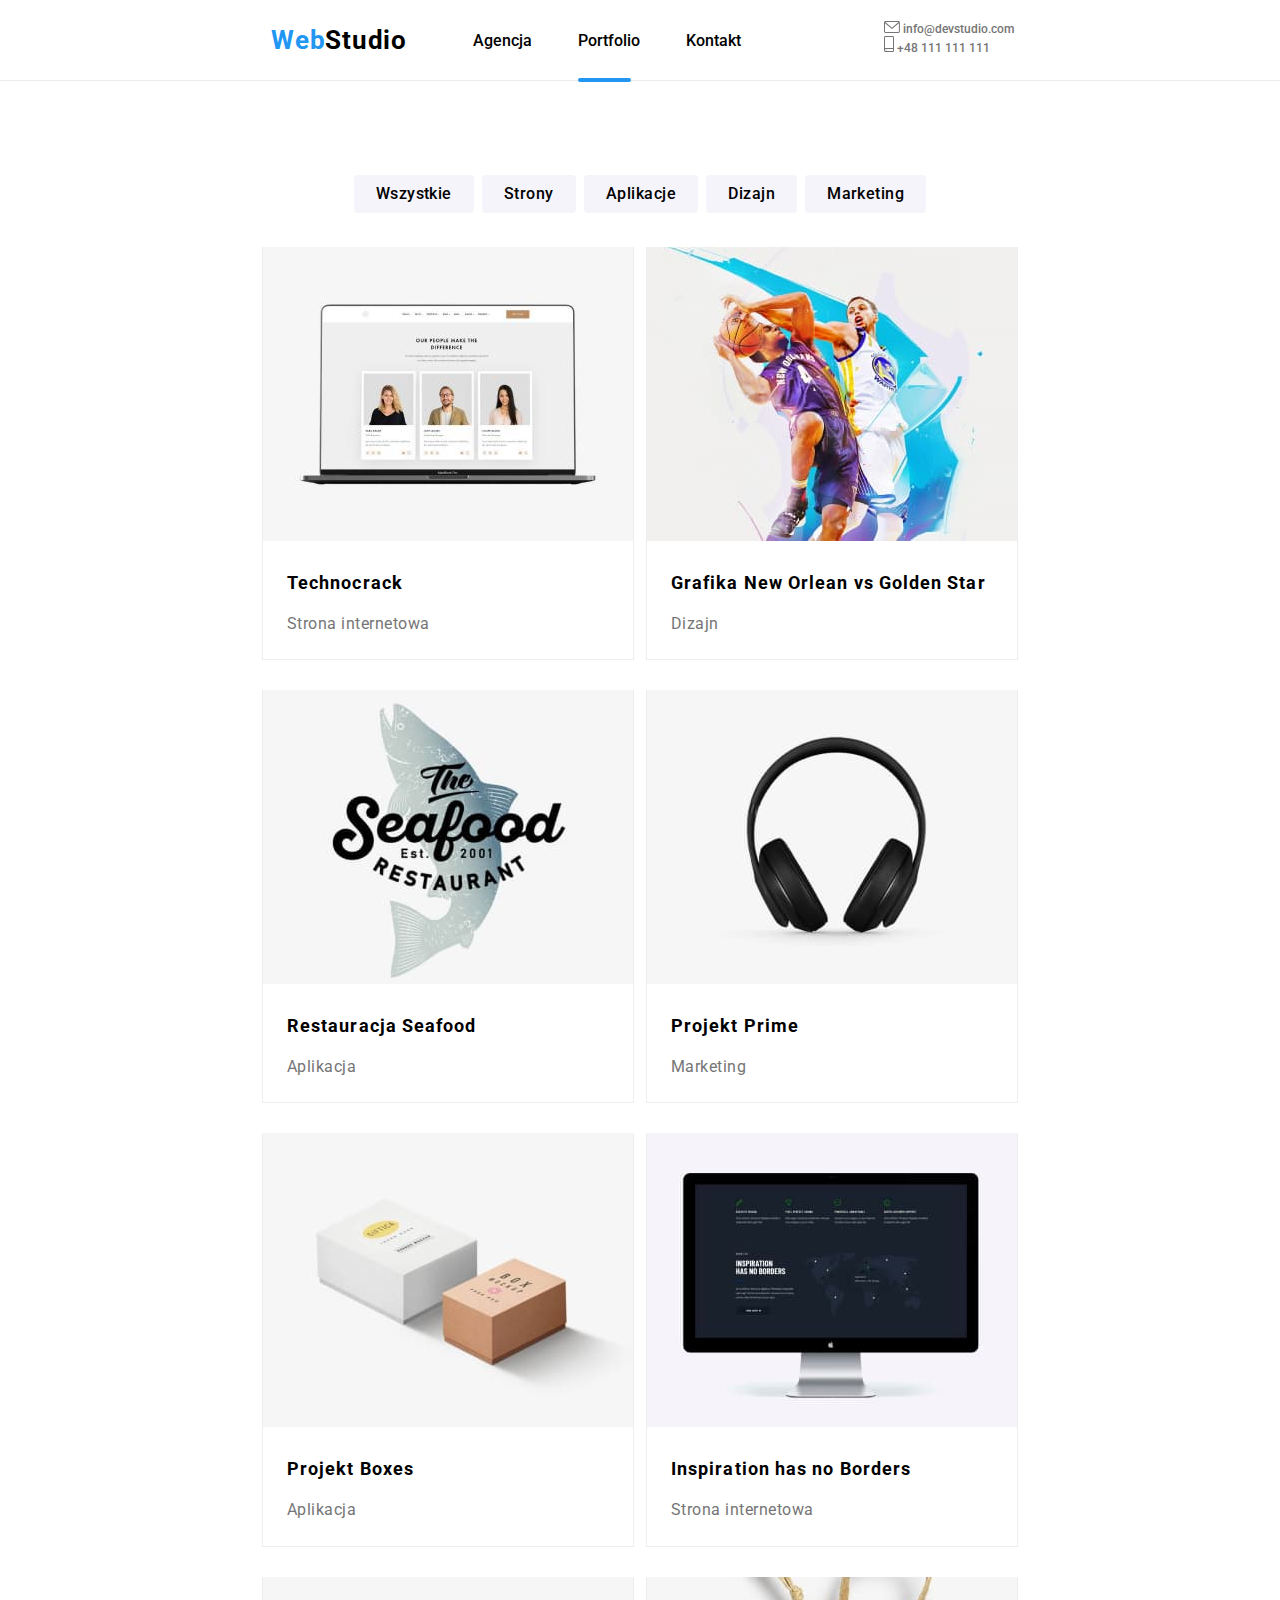
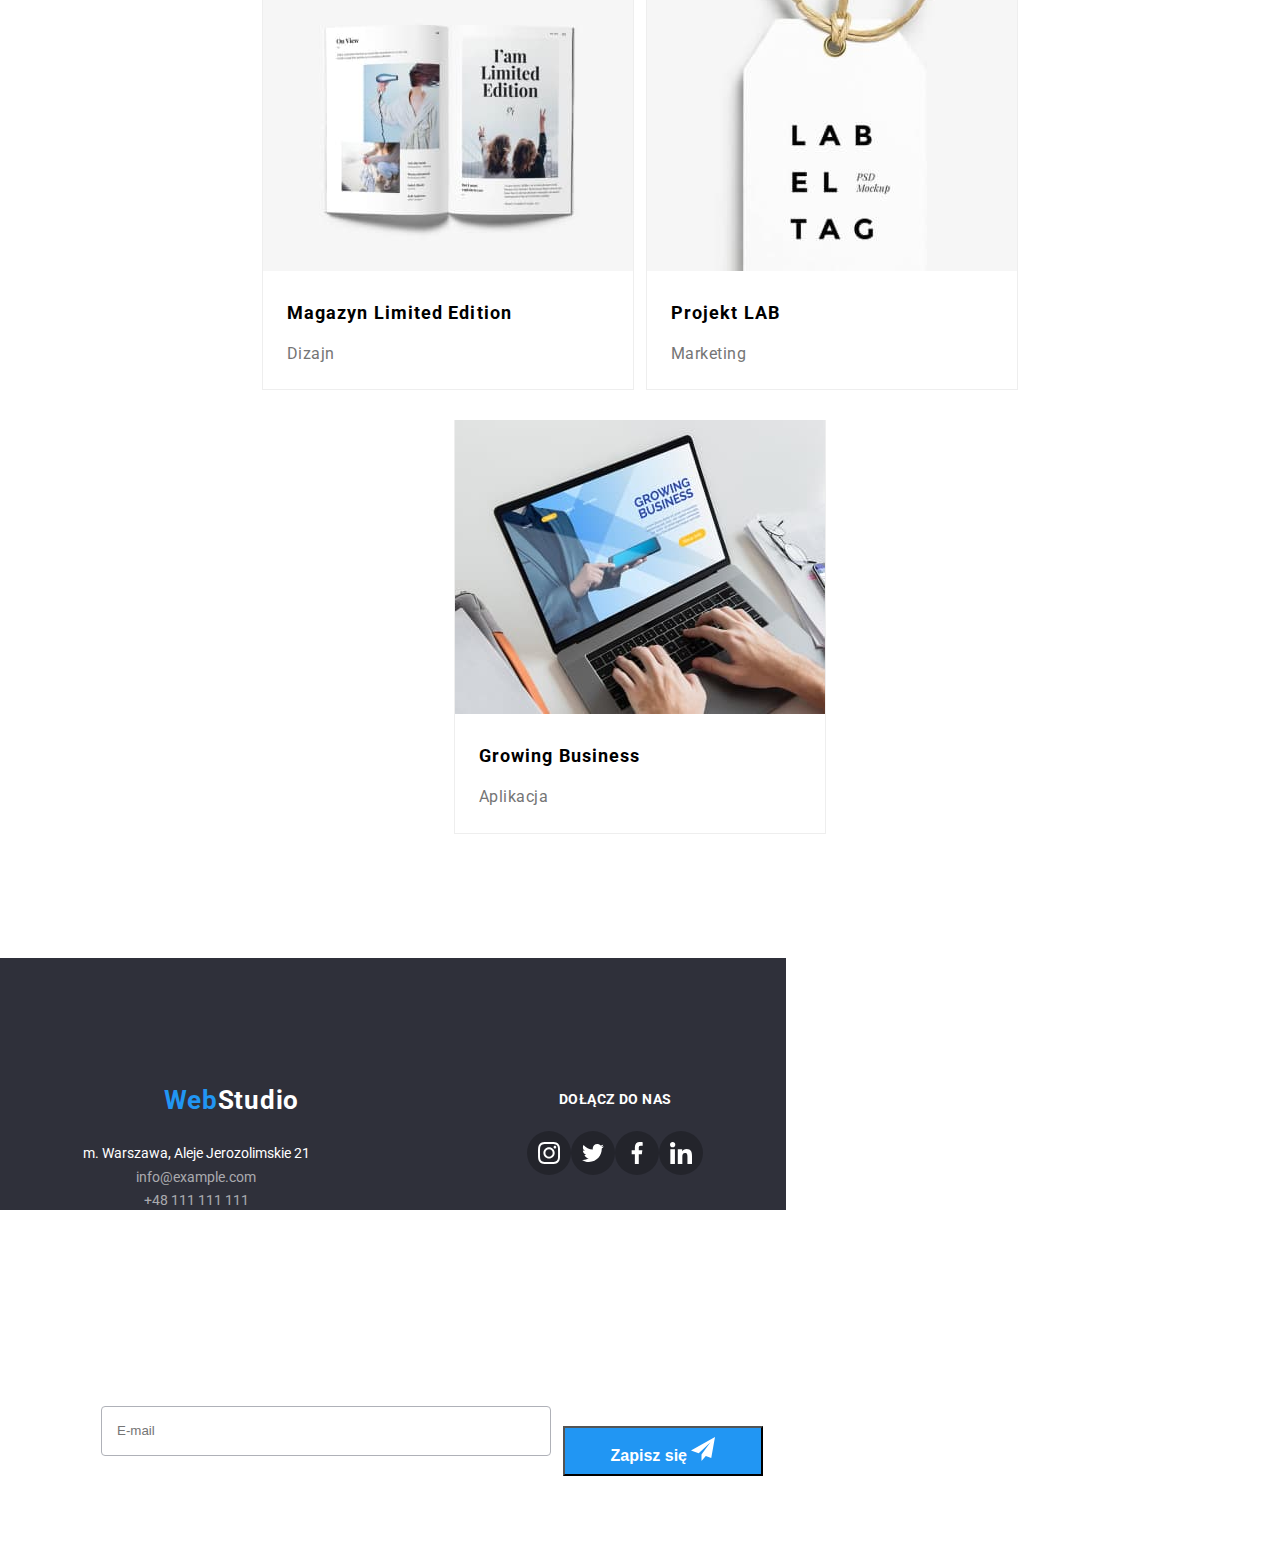
==== commit 719f9982: "task 8" ====
--- a/portfolio.html
+++ b/portfolio.html
@@ -7,7 +7,7 @@
       <title>Portfolio</title>
       <link rel="stylesheet" 
          href="./css/main.min.css"/>
-      href="https://fonts.googleapis.com/css2?family=Raleway:wght@700&family=Roboto:wght@400;500;700;900&display=swap"
+      <link href="https://fonts.googleapis.com/css2?family=Raleway:wght@700&family=Roboto:wght@400;500;700;900&display=swap"
       rel="stylesheet"
       />
       <link
--- a/css/main.min.css
+++ b/css/main.min.css
@@ -1 +1 @@
-@import"https://fonts.googleapis.com/css2?family=Raleway:wght@700&family=Roboto:wght@400;500;700;900&display=swap";@import"node_modules/modern-normalize/modern-normalize.css";body{font-family:"Roboto",sans-serif;color:#000}.container{width:1200px;max-width:100%;margin:0 auto}a{list-style-type:none;text-decoration:none}*,*::before,*::after{-webkit-box-sizing:border-box;box-sizing:border-box;padding:0;margin:0}header{border-bottom:solid;border-color:#ececec;border-width:1px}.headings{font-size:36px;text-align:center;font-weight:700;padding-top:94px;padding-bottom:50px}.main__button{color:#fff;cursor:pointer;background-color:#2196f3;font-weight:700;font-size:16px;width:200px;height:50px}.is-hidden{pointer-events:none;visibility:hidden;opacity:0;-webkit-transform:translateX(-50%) translateY(-50%) scale(0) rotate(0deg) skew(40deg 40deg);transform:translateX(-50%) translateY(-50%) scale(0) rotate(0deg) skew(40deg 40deg)}.navigation{display:-webkit-box;display:-ms-flexbox;display:flex;-webkit-box-orient:horizontal;-webkit-box-direction:normal;-ms-flex-direction:row;flex-direction:row;-webkit-box-align:center;-ms-flex-align:center;align-items:center;max-width:1600px;height:80px;list-style:none;padding-top:24px;padding-bottom:25px}.navigation__left{display:-webkit-box;display:-ms-flexbox;display:flex;-webkit-box-pack:start;-ms-flex-pack:start;justify-content:flex-start;-webkit-box-align:center;-ms-flex-align:center;align-items:center;gap:46px;list-style:none}.navigation__right{display:-webkit-box;display:-ms-flexbox;display:flex;-webkit-box-pack:end;-ms-flex-pack:end;justify-content:flex-end;gap:30px;list-style:none;margin:auto;color:#757575;padding-left:345px}.navigation__logo{font-style:normal;font-weight:700;font-size:26px;line-height:1.4;letter-spacing:.03em;text-decoration:none;text-shadow:2px,2px,4px,#000;font-family:"Roboto",sans-serif;letter-spacing:.03em;text-shadow:2px,2px,4px,#212121;color:#2196f3;color:#000}.navigation__logo--web{color:#2196f3}.navigation__links{color:#000;cursor:pointer;font-size:inherit;font-weight:500;text-decoration:none;display:-webkit-box;display:-ms-flexbox;display:flex}.navigation__links:active,.navigation__links:hover{color:#2196f3;-webkit-transition-duration:250ms;transition-duration:250ms;-webkit-transition-timing-function:.4,0,.2,1;transition-timing-function:.4,0,.2,1}.navigation__icons{color:#757575;fill:#757575;cursor:pointer;font-weight:500;-webkit-box-pack:right;-ms-flex-pack:right;justify-content:right;font-size:14px;-webkit-transition-duration:250ms;transition-duration:250ms;-webkit-transition-timing-function:.4,0,.2,1;transition-timing-function:.4,0,.2,1}.navigation__icons:active,.navigation__icons:hover{color:#2196f3;fill:#2196f3}.navigation__underscore{position:relative;top:28px}.navigation__underscore::after{content:"";position:absolute;left:0;display:block;width:53px;height:4px;background-color:#2196f3;border-radius:2px}.navigation__underscore-portfolio{position:relative;top:28px}.navigation__underscore-portfolio__underscore-portfolio::after{content:"";position:absolute;left:0;display:block;width:58px;height:4px;background-color:#2196f3;border-radius:2px}.title{font-family:"Roboto",sans-serif;color:#fff;font-style:normal;font-weight:700;font-size:44px;line-height:1,4;text-align:center;letter-spacing:.06em;text-transform:uppercase;max-width:1600px;margin:auto;height:600px;padding-top:200px;background-image:-webkit-gradient(linear, left top, left bottom, from(rgba(47, 48, 58, 0.4)), to(rgba(47, 48, 58, 0.4))),url("../images/main.img/background-img.jpg");background-image:linear-gradient(rgba(47, 48, 58, 0.4), rgba(47, 48, 58, 0.4)),url("../images/main.img/background-img.jpg");-webkit-filter:drop-shadow(0px 4px 4px rgba(0, 0, 0, 0.25));filter:drop-shadow(0px 4px 4px rgba(0, 0, 0, 0.25));background-repeat:no-repeat}.title__name{font-family:"Roboto",sans-serif;font-weight:900;font-size:44px;line-height:1.37;letter-spacing:.06em;text-transform:uppercase;color:#fff;width:1200px;max-width:696px;text-align:center;margin:0 auto}.backdrop{display:-webkit-box;display:-ms-flexbox;display:flex;background-color:rgba(0,0,0,.2);position:fixed;left:0;right:0;top:0;bottom:0;z-index:1;cursor:not-allowed;-webkit-transform:scale(1);transform:scale(1);-webkit-transition-duration:250ms;transition-duration:250ms;-webkit-transition-timing-function:.4,0,.2,1;transition-timing-function:.4,0,.2,1}.modal{position:relative;margin:auto;background:#fff;-webkit-box-shadow:0px 1px 3px rgba(0,0,0,.12),0px 1px 1px rgba(0,0,0,.14),0px 2px 1px rgba(0,0,0,.2);box-shadow:0px 1px 3px rgba(0,0,0,.12),0px 1px 1px rgba(0,0,0,.14),0px 2px 1px rgba(0,0,0,.2);width:528px;min-height:581px;cursor:auto;-webkit-user-select:none;-moz-user-select:none;-ms-user-select:none;user-select:none}.modal__close{border-radius:50%;border-color:#f5f4fa;color:#000;fill:#000;width:30px;height:30px;background-color:#fff;position:absolute;top:8px;left:91%;cursor:pointer}.modal__style{display:-webkit-box;display:-ms-flexbox;display:flex;-webkit-box-orient:vertical;-webkit-box-direction:normal;-ms-flex-direction:column;flex-direction:column;margin:40px;width:448px}.modal__title{font-family:"Roboto",sans-serif;font-style:normal;font-weight:700;font-size:20px;line-height:23px;text-align:center;letter-spacing:.03em;color:#000}.modal__label{width:448px;font-weight:400;font-size:12px;line-height:14px;letter-spacing:.01em;margin:10px 0 4px 0;display:-webkit-box;display:-ms-flexbox;display:flex;color:#757575;border-color:#f5f4fa}.modal__input{width:448px;display:block;position:relative;-webkit-transition-property:fill;transition-property:fill;-webkit-transition-duration:250ms;transition-duration:250ms;-webkit-transition-timing-function:.4,0,.2,1;transition-timing-function:.4,0,.2,1}.modal__input:hover,.modal__input:focus-within{fill:#2196f3;border-color:#2196f3}.modal__input--style{height:35px;width:448px;padding-left:35px;border-color:#757575;border:1px solid;outline:none}.modal__input--style:focus-within{border-color:#2196f3;-webkit-transition-property:border-color;transition-property:border-color;-webkit-transition-duration:250ms;transition-duration:250ms;-webkit-transition-timing-function:.4,0,.2,1;transition-timing-function:.4,0,.2,1}.modal__input--style:focus-within+svg{fill:#2196f3;-webkit-transition-property:fill;transition-property:fill;-webkit-transition-duration:250ms;transition-duration:250ms;-webkit-transition-timing-function:.4,0,.2,1;transition-timing-function:.4,0,.2,1}.modal__input--icon{fill:#000;position:absolute;-webkit-transform:translateY(-50%);transform:translateY(-50%);top:45px;left:15px;right:11px;left:11px}.modal__textarea{width:448px;height:120px;background-color:inherit;border:1px solid color rgba(117,117,117,.5);border-radius:4px;padding:12px 16px;resize:none;display:block;font-family:inherit}.modal__checkbox{font-size:14px;line-height:2;letter-spacing:.03em;color:#757575;margin-bottom:30px;margin-top:20px;display:-webkit-box;display:-ms-flexbox;display:flex;-webkit-box-align:center;-ms-flex-align:center;align-items:center;-webkit-box-pack:center;-ms-flex-pack:center;justify-content:center}.modal__checkbox a{color:#2196f3}.modal__checkbox--checked{width:16px;height:15px;border:1px solid #757575;margin-right:8px;border-radius:4px;-webkit-transition:border 250ms .4,0,.2,1;transition:border 250ms .4,0,.2,1;cursor:pointer}.modal__checkbox--input:checked~.acceptance-checked{border:0 solid #f5f4fa}.modal__checkbox--input:checked~.acceptance-checked:hover,.modal__checkbox--input:checked~.acceptance-checked:focus{border:1px solid #757575}.modal__checkbox--input:checked~.acceptance-checked:checked~.checkbox__checked .checkbox__bacground{display:block;visibility:visible}.modal__checkbox--bacground{fill:#fff;background-color:#f5f4fa;border:1px solid #f5f4fa;border-radius:4px;display:block;visibility:hidden;-webkit-transition:visibility 250ms .4,0,.2,1;transition:visibility 250ms .4,0,.2,1}.modal__checkbox--hidden{-moz-appearance:none;-webkit-appearance:none;appearance:none}.modal__checkbox--text{margin-left:8px;font-family:"Roboto",sans-serif;font-style:normal;font-weight:400;font-size:14px;line-height:24px}.modal__button{display:block;margin:0 auto;font-weight:700;font-size:16px;line-height:1.9;letter-spacing:.06em;color:#fff;background-color:#2196f3;cursor:pointer;border:none;-webkit-box-shadow:0px 4px 4px rgba(0,0,0,.15);box-shadow:0px 4px 4px rgba(0,0,0,.15);border-radius:4px;width:200px;height:50px;text-align:center;-webkit-transition:background-color 250ms c .4,0,.2,1 color 250ms .4,0,.2,1;transition:background-color 250ms c .4,0,.2,1 color 250ms .4,0,.2,1}.lorem-ipsum{display:-webkit-box;display:-ms-flexbox;display:flex;-webkit-box-pack:justify;-ms-flex-pack:justify;justify-content:space-between;-webkit-box-orient:horizontal;-webkit-box-direction:normal;-ms-flex-direction:row;flex-direction:row;list-style:none;gap:30px;padding-top:94px;padding-bottom:94px}.lorem-ipsum__icons{text-align:center;background-color:#f5f4fa;width:270px;height:120px;padding:25px 100px}.lorem-ipsum__name{font-weight:700;font-size:14px;line-height:1.1;letter-spacing:.03em;text-transform:uppercase;padding-top:30px}.lorem-ipsum__description{font-size:14px;line-height:1.7;letter-spacing:.03em;color:#757575;text-align:left;width:270px;height:75px;padding-bottom:94px}.index-images{display:-webkit-box;display:-ms-flexbox;display:flex;gap:30px;list-style-type:none;list-style:none;-webkit-box-pack:justify;-ms-flex-pack:justify;justify-content:space-between;padding-bottom:94px}.index-images__title{position:absolute;bottom:0;background-color:rgba(47,48,58,.8);padding-top:27px;padding-bottom:27px}.index-images__label{font-family:"Roboto";font-weight:700;font-size:14px;width:370px;height:70px;color:#fff;height:70px;background:rgba(47,48,58,.8);text-align:center;padding-top:27px;position:absolute;bottom:0;top:1540px}.index-images__title{position:relative;letter-spacing:.03em;text-transform:uppercase;display:-webkit-box;display:-ms-flexbox;display:flex}.team{background-color:#f5f4fa;max-width:1600px;margin:auto}.team__list{display:-webkit-box;display:-ms-flexbox;display:flex;list-style-type:none;-webkit-box-pack:justify;-ms-flex-pack:justify;justify-content:space-between;padding-bottom:94px;gap:30px}.team__item{text-align:center;letter-spacing:.03em;-webkit-box-shadow:0px 0px 2px 0px;box-shadow:0px 0px 2px 0px;border-radius:0px 0px 4px 4px;padding-bottom:30px;background-color:#fff;-webkit-filter:drop-shadow(0px 4px 4px rgba(0, 0, 0, 0.25));filter:drop-shadow(0px 4px 4px rgba(0, 0, 0, 0.25))}.team__item--name{font-weight:500;padding-top:30px;padding-bottom:10px}.team__item--job{font-weight:400px;font-style:normal;color:#757575;padding-bottom:59px,99px;height:30px}.team__social{display:-webkit-box;display:-ms-flexbox;display:flex;fill:#757575;-webkit-box-pack:center;-ms-flex-pack:center;justify-content:center;margin:auto;list-style:none;padding-top:12px;max-height:44px;max-width:206px}.team__social--item{margin:auto;fill:#757575;cursor:pointer;width:44px;height:44px;padding:12px}.team__social--item:hover,.team__social--item:focus{fill:#fff;background-color:#2196f3;padding:10px;border-radius:50%;-webkit-transition-duration:250ms;transition-duration:250ms;-webkit-transition-timing-function:.4,0,.2,1;transition-timing-function:.4,0,.2,1}.social-icons{display:-webkit-box;display:-ms-flexbox;display:flex;fill:#afb1b8;-webkit-box-pack:center;-ms-flex-pack:center;justify-content:center;margin:auto;list-style:none;padding-top:12px;max-height:44px;max-width:206px}.social-icons__item{margin:auto;fill:#afb1b8;cursor:pointer;width:44px;height:44px;padding:12px}.social-icons__item__item:hover,.social-icons__item__item:focus{fill:#fff;background-color:#2196f3;padding:10px;border-radius:50%;-webkit-transition-duration:250ms;transition-duration:250ms;-webkit-transition-timing-function:.4,0,.2,1;transition-timing-function:.4,0,.2,1}.company-icons{display:-webkit-box;display:-ms-flexbox;display:flex;-webkit-box-pack:center;-ms-flex-pack:center;justify-content:center;padding-bottom:30px;fill:#afb1b8;gap:30px;padding-top:50px;padding-bottom:94px}.company-icons__border{list-style:none;cursor:pointer;padding:16px 32px;width:170px;height:92px;margin-right:auto;border-width:1px;border:1px solid #afb1b8;border-radius:4px}.company-icons__border:hover,.company-icons__border:focus{fill:#2196f3;border-color:#2196f3;-webkit-transition-duration:250ms;transition-duration:250ms;-webkit-transition-timing-function:.4,0,.2,1;transition-timing-function:.4,0,.2,1}.portfolio-buttons{display:-webkit-box;display:-ms-flexbox;display:flex;list-style:none;-webkit-box-pack:center;-ms-flex-pack:center;justify-content:center;gap:8px;padding-top:94px;padding-bottom:34px}.portfolio-buttons__item{cursor:pointer;-webkit-box-pack:center;-ms-flex-pack:center;justify-content:center;font-family:"Roboto",sans-serif;font-weight:500;font-size:16px;line-height:1.6;background:#f5f4fa;border-radius:4px;text-align:center;letter-spacing:.03em;padding:6px 22px 6px 22px;border:#f5f4fa;margin:auto}.portfolio-buttons__item:hover{background:#2196f3;color:#f5f4fa;-webkit-box-shadow:0px 4px 4px rgba(0,0,0,.25);box-shadow:0px 4px 4px rgba(0,0,0,.25);-webkit-transition-duration:250ms;transition-duration:250ms;-webkit-transition-timing-function:.4,0,.2,1;transition-timing-function:.4,0,.2,1}.portfolio-buttons__item:focus{background:#2196f3;color:#fff}.portfolio-images{display:-webkit-box;display:-ms-flexbox;display:flex;-ms-flex-wrap:wrap;flex-wrap:wrap;-webkit-box-pack:justify;-ms-flex-pack:justify;justify-content:space-between;padding-bottom:94px}.portfolio-images__list{position:relative;list-style-type:none;cursor:pointer;margin:auto;gap:30px;margin-bottom:30px;border-width:1px;border-style:solid;border-color:#eee;border-top:rgba(0,0,0,0)}.portfolio-images__list:hover .portfolio-images__overlay{-webkit-transform:translateY(-100%);transform:translateY(-100%);-webkit-transition-duration:250ms;transition-duration:250ms;-webkit-transition-timing-function:.4,0,.2,1;transition-timing-function:.4,0,.2,1}.portfolio-images__animation{position:relative;overflow:hidden}.portfolio-images__animation:hover .portfolio-images__animation__overlay:hover{-webkit-transform:translateY(0%);transform:translateY(0%);-webkit-transition-duration:250ms;transition-duration:250ms;-webkit-transition-timing-function:.4,0,.2,1;transition-timing-function:.4,0,.2,1}.portfolio-images__name{font-weight:700;font-size:18px;line-height:2;color:#000;letter-spacing:.06em;padding:20px 24px 4px 24px}.portfolio-images__description{color:#757575;font-size:16px;line-height:1.9;letter-spacing:.03em;padding:4px 24px 20px 24px;gap:30px}.portfolio-images__overlay{margin:0;position:absolute;pointer-events:none;width:100%;height:100%;font-size:18px;line-height:1,5;background-color:#2196f3;opacity:.9;letter-spacing:.03em;color:#fff;top:100%;left:0;padding-top:49px;padding-left:24px;padding-right:45px;-webkit-transition:-webkit-transform .3s;transition:-webkit-transform .3s;transition:transform .3s;transition:transform .3s, -webkit-transform .3s;-webkit-transition-timing-function:.4,0,.2,1;transition-timing-function:.4,0,.2,1}.footer{font-style:normal;font-size:14px;color:#fff;line-height:1.7;background-color:#2f303a;height:252px;padding-top:60px}.footer__sections{display:-webkit-box;display:-ms-flexbox;display:flex}.footer__logo{font-family:"Roboto",sans-serif;font-style:normal;color:#fff;font-weight:700;font-size:26px;background-color:#2f303a;text-decoration:none}.footer__logo--web{color:#2196f3}.footer__address{font-style:normal;padding-top:20px;padding-bottom:9px;padding-right:70px;line-height:1,7}.footer__contact{color:rgba(255,255,255,.6);font-size:14px;line-height:1.7;cursor:pointer}.footer__contact:active,.footer__contact:hover{color:#2196f3;-webkit-transition-duration:250ms;transition-duration:250ms;-webkit-transition-timing-function:.4,0,.2,1;transition-timing-function:.4,0,.2,1}.footer__social{margin-top:20px;-webkit-box-pack:center;-ms-flex-pack:center;justify-content:center}.footer__social--name{font-family:"Roboto",sans-serif;font-weight:700;font-size:14px;letter-spacing:.03em;text-transform:uppercase;font-style:normal}.footer__social--list{display:-webkit-box;display:-ms-flexbox;display:flex;max-width:206px;list-style:none;margin-right:0}.footer__social--item{fill:#fff;cursor:pointer;background-color:rgba(0,0,0,.25);margin-top:20px;width:44px;height:44px;border-radius:50%;-webkit-box-align:center;-ms-flex-align:center;align-items:center}.footer__social--item:hover{background-color:#2196f3;border-radius:50%;-webkit-transition-duration:250ms;transition-duration:250ms;-webkit-transition-timing-function:.4,0,.2,1;transition-timing-function:.4,0,.2,1}.footer__newsletter{padding-left:78px;padding-top:20px}.footer__newsletter--name{font-family:"Roboto",sans-serif;font-weight:700;font-size:14px;letter-spacing:.03em;text-transform:uppercase;font-style:normal}.footer__newsletter--input{width:358px;height:50px;color:#757575;background-color:inherit;border:1px solid #afb1b8;border-radius:4px;padding-left:16px}.footer__newsletter--icon{fill:#fff}.footer__button{margin-top:20px;display:-webkit-box;display:-ms-flexbox;display:flex;gap:12px}/*# sourceMappingURL=main.min.css.map */+@import"https://fonts.googleapis.com/css2?family=Raleway:wght@700&family=Roboto:wght@400;500;700;900&display=swap";@import"node_modules/modern-normalize/modern-normalize.css";body{font-family:"Roboto",sans-serif;color:#000}@media screen and (min-width: 1200px){.container{width:1200px;max-width:100%;margin:0 auto}}@media screen and (min-width: 768px){.container{width:768px;max-width:100%;margin:0 auto}}@media screen and (min-width: 480px){.container{max-width:480px;max-width:100%}}a{list-style-type:none;text-decoration:none}*,*::before,*::after{-webkit-box-sizing:border-box;box-sizing:border-box;padding:0;margin:0}header{border-bottom:solid;border-color:#ececec;border-width:1px}.headings{font-size:28px;text-align:center;font-weight:700;padding-top:94px;padding-bottom:30px;padding-top:60px}.is-hidden{pointer-events:none;visibility:hidden;opacity:0;-webkit-transform:translateX(-50%) translateY(-50%) scale(0) rotate(0deg) skew(40deg 40deg);transform:translateX(-50%) translateY(-50%) scale(0) rotate(0deg) skew(40deg 40deg)}.navigation{display:-webkit-box;display:-ms-flexbox;display:flex;-webkit-box-orient:horizontal;-webkit-box-direction:normal;-ms-flex-direction:row;flex-direction:row;max-width:480px;height:80px;list-style:none}.navigation__mobile{display:-webkit-box;display:-ms-flexbox;display:flex;-webkit-box-orient:horizontal;-webkit-box-direction:normal;-ms-flex-direction:row;flex-direction:row;gap:130px}.navigation__icon{background-color:rgba(0,0,0,0);border:none;height:16px;cursor:pointer;fill:#000;-webkit-box-pack:end;-ms-flex-pack:end;justify-content:flex-end}.navigation__icon:focus{fill:#2196f3}@media screen and (min-width: 481px){.navigation__icon{display:none}}.navigation__left{display:-webkit-box;display:-ms-flexbox;display:flex;-webkit-box-pack:start;-ms-flex-pack:start;justify-content:flex-start;-webkit-box-align:center;-ms-flex-align:center;align-items:center;gap:46px;list-style:none}.navigation__logo{font-style:normal;font-weight:700;font-size:26px;line-height:1.4;letter-spacing:.03em;text-decoration:none;text-shadow:2px,2px,4px,#000;font-family:"Roboto",sans-serif;letter-spacing:.03em;text-shadow:2px,2px,4px,#212121;color:#2196f3;color:#000;padding-left:15px;padding-right:160px}.navigation__logo--web{color:#2196f3}.navigation__links{color:#000;cursor:pointer;font-size:inherit;font-weight:500;text-decoration:none;display:-webkit-box;display:-ms-flexbox;display:flex}.navigation__links:active,.navigation__links:hover{color:#2196f3;-webkit-transition-duration:250ms;transition-duration:250ms;-webkit-transition-timing-function:.4,0,.2,1;transition-timing-function:.4,0,.2,1}@media screen and (max-width: 480px){.navigation__links{display:none}}.navigation__icon{fill:#000;cursor:pointer;font-weight:500;-webkit-box-pack:right;-ms-flex-pack:right;justify-content:right;font-size:14px;-webkit-transition-duration:250ms;transition-duration:250ms;-webkit-transition-timing-function:.4,0,.2,1;transition-timing-function:.4,0,.2,1}.navigation__icon:active,.navigation__icon:hover{color:#2196f3;fill:#2196f3}.navigation__underscore{position:relative;top:28px}@media screen and (min-width: 481px){.navigation__underscore__underscore{display:none}.navigation__underscore::after{content:"";position:absolute;left:0;display:block;width:53px;height:4px;background-color:#2196f3;border-radius:2px}}.navigation__underscore__underscore-portfolio{position:relative;top:28px}.navigation__underscore__underscore-portfolio__underscore-portfolio::after{content:"";position:absolute;left:0;display:block;width:58px;height:4px;background-color:#2196f3;border-radius:2px}@media screen and (min-width: 480px){.navigation__right{display:none}}.main__button{color:#fff;cursor:pointer;background-color:#2196f3;font-weight:700;font-size:16px;width:200px;height:50px;margin-top:20px}@media screen and (min-width: 768px){.navigation{display:-webkit-box;display:-ms-flexbox;display:flex;-webkit-box-orient:horizontal;-webkit-box-direction:normal;-ms-flex-direction:row;flex-direction:row;-webkit-box-pack:justify;-ms-flex-pack:justify;justify-content:space-between;max-width:768px;height:80px;list-style:none}.navigation__logo{margin-right:auto;padding-left:15px;padding-right:20px}.navigation__right{display:block;-webkit-box-pack:end;-ms-flex-pack:end;justify-content:flex-end;text-decoration:none;list-style:none;color:#757575;font-size:12px;font-family:"Roboto",sans-serif;font-style:normal;font-weight:500;padding-top:21px;padding-right:10px}.navigation__left{display:-webkit-box;display:-ms-flexbox;display:flex;-webkit-box-pack:start;-ms-flex-pack:start;justify-content:flex-start;list-style:none}.navigation__links{color:#000;cursor:pointer;font-size:inherit;font-weight:500;text-decoration:none;display:-webkit-box;display:-ms-flexbox;display:flex}.navigation__links:active,.navigation__links:focus{color:#2196f3;-webkit-transition-duration:250ms;transition-duration:250ms;-webkit-transition-timing-function:.4,0,.2,1;transition-timing-function:.4,0,.2,1}.navigation__icons{fill:#757575;cursor:pointer;color:#757575;font-size:14px;font-size:inherit;font-weight:500}}@media screen and (min-width: 1200px){.title{background-image:-webkit-gradient(linear, left top, left bottom, from(rgba(47, 48, 58, 0.4)), to(rgba(47, 48, 58, 0.4))),url("../images/main.img/background-img.jpg");background-image:linear-gradient(rgba(47, 48, 58, 0.4), rgba(47, 48, 58, 0.4)),url("../images/main.img/background-img.jpg");-webkit-filter:drop-shadow(0px 4px 4px rgba(0, 0, 0, 0.25));filter:drop-shadow(0px 4px 4px rgba(0, 0, 0, 0.25));background-repeat:no-repeat;background-image:url("../images/responsive-background/desktop-background-2x.png");width:1200px}.title__name{font-family:"Roboto",sans-serif;font-weight:900;font-size:44px;line-height:1.37;letter-spacing:.06em;text-transform:uppercase;color:#fff;width:1200px;max-width:696px;text-align:center;margin:0 auto}.main__button{color:#fff;cursor:pointer;background-color:#2196f3;font-weight:700;font-size:16px;width:200px;height:50px}}.title{display:-webkit-box;display:-ms-flexbox;display:flex;width:480px;height:400px;-webkit-box-orient:vertical;-webkit-box-direction:normal;-ms-flex-direction:column;flex-direction:column;color:#fff;text-align:center;-webkit-box-pack:center;-ms-flex-pack:center;justify-content:center;font-size:26px;font-family:"Roboto",sans-serif;font-weight:900;line-height:42px;letter-spacing:1.56px;text-transform:uppercase;background-repeat:no-repeat;background-image:-webkit-gradient(linear, left top, left bottom, from(rgba(47, 48, 58, 0.4)), to(rgba(47, 48, 58, 0.4)));background-image:linear-gradient(rgba(47, 48, 58, 0.4), rgba(47, 48, 58, 0.4));-webkit-filter:drop-shadow(0px 4px 4px rgba(0, 0, 0, 0.25));filter:drop-shadow(0px 4px 4px rgba(0, 0, 0, 0.25));background-image:url("../images/responsive-background/mobile-background-1x.png");background-size:cover}.title__name{display:inline-block}.title__button{color:#fff;cursor:pointer;background-color:#2196f3;font-weight:700;font-size:16px;width:200px;height:50px;margin-top:30px}@media screen and (min-width: 768px){.title{background-image:url("../images/responsive-background/tablet-background-2x.png");width:768px}.main__button{color:#fff;cursor:pointer;background-color:#2196f3;font-weight:700;font-size:16px;width:200px;height:50px;margin-top:30px}}.backdrop{display:-webkit-box;display:-ms-flexbox;display:flex;background-color:rgba(0,0,0,.2);position:fixed;left:0;right:0;top:0;bottom:0;z-index:1;cursor:not-allowed;-webkit-transform:scale(1);transform:scale(1);-webkit-transition-duration:250ms;transition-duration:250ms;-webkit-transition-timing-function:.4,0,.2,1;transition-timing-function:.4,0,.2,1}@media screen and (min-width: 768px){.backdrop{top:20px;bottom:20px}}@media screen and (min-width: 1200px){.modal{position:relative;margin:auto;background:#fff;-webkit-box-shadow:0px 1px 3px rgba(0,0,0,.12),0px 1px 1px rgba(0,0,0,.14),0px 2px 1px rgba(0,0,0,.2);box-shadow:0px 1px 3px rgba(0,0,0,.12),0px 1px 1px rgba(0,0,0,.14),0px 2px 1px rgba(0,0,0,.2);width:528px;min-height:581px;cursor:auto;-webkit-user-select:none;-moz-user-select:none;-ms-user-select:none;user-select:none}.modal__close{border-radius:50%;border-color:#f5f4fa;color:#000;fill:#000;width:30px;height:30px;background-color:#fff;position:absolute;top:8px;left:91%;cursor:pointer}.modal__style{display:-webkit-box;display:-ms-flexbox;display:flex;-webkit-box-orient:vertical;-webkit-box-direction:normal;-ms-flex-direction:column;flex-direction:column;margin:40px;width:448px}.modal__title{font-family:"Roboto",sans-serif;font-style:normal;font-weight:700;font-size:20px;line-height:23px;text-align:center;letter-spacing:.03em;color:#000}.modal__label{width:448px;font-weight:400;font-size:12px;line-height:14px;letter-spacing:.01em;margin:10px 0 4px 0;display:-webkit-box;display:-ms-flexbox;display:flex;color:#757575;border-color:#f5f4fa}.modal__input{width:448px;display:block;position:relative;-webkit-transition-property:fill;transition-property:fill;-webkit-transition-duration:250ms;transition-duration:250ms;-webkit-transition-timing-function:.4,0,.2,1;transition-timing-function:.4,0,.2,1}.modal__input:hover,.modal__input:focus-within{fill:#2196f3;border-color:#2196f3}.modal__input--style{height:35px;width:448px;padding-left:35px;border-color:#757575;border:1px solid;outline:none}.modal__input--style:focus-within{border-color:#2196f3;-webkit-transition-property:border-color;transition-property:border-color;-webkit-transition-duration:250ms;transition-duration:250ms;-webkit-transition-timing-function:.4,0,.2,1;transition-timing-function:.4,0,.2,1}.modal__input--style:focus-within+svg{fill:#2196f3;-webkit-transition-property:fill;transition-property:fill;-webkit-transition-duration:250ms;transition-duration:250ms;-webkit-transition-timing-function:.4,0,.2,1;transition-timing-function:.4,0,.2,1}.modal__input--icon{fill:#000;position:absolute;-webkit-transform:translateY(-50%);transform:translateY(-50%);top:45px;left:15px;right:11px;left:11px}.modal__textarea{width:448px;height:120px;background-color:inherit;border:1px solid color rgba(117,117,117,.5);border-radius:4px;padding:12px 16px;resize:none;display:block;font-family:inherit}.modal__checkbox{font-size:14px;line-height:2;letter-spacing:.03em;color:#757575;margin-bottom:30px;margin-top:20px;display:-webkit-box;display:-ms-flexbox;display:flex;-webkit-box-align:center;-ms-flex-align:center;align-items:center;-webkit-box-pack:center;-ms-flex-pack:center;justify-content:center}.modal__checkbox a{color:#2196f3}.modal__checkbox--checked{width:16px;height:15px;border:1px solid #757575;margin-right:8px;border-radius:4px;-webkit-transition:border 250ms .4,0,.2,1;transition:border 250ms .4,0,.2,1;cursor:pointer}.modal__checkbox--input:checked~.acceptance-checked{border:0 solid #f5f4fa}.modal__checkbox--input:checked~.acceptance-checked:hover,.modal__checkbox--input:checked~.acceptance-checked:focus{border:1px solid #757575}.modal__checkbox:checked~.checkbox__checked .checkbox__bacground{display:block;visibility:visible}.modal__checkbox--input:checked~.modal__checkbox--checked .modal__checkbox--bacground{display:block;visibility:visible}.modal__checkbox--bacground{fill:#fff;background-color:#f5f4fa;border:1px solid #f5f4fa;border-radius:4px;display:block;visibility:hidden;-webkit-transition:visibility 250ms .4,0,.2,1;transition:visibility 250ms .4,0,.2,1}.modal__checkbox--hidden{-moz-appearance:none;-webkit-appearance:none;appearance:none}.modal__checkbox--text{margin-left:8px;font-family:"Roboto",sans-serif;font-style:normal;font-weight:400;font-size:14px;line-height:24px}.modal__button{display:block;margin:0 auto;font-weight:700;font-size:16px;line-height:1.9;letter-spacing:.06em;color:#fff;background-color:#2196f3;cursor:pointer;border:none;-webkit-box-shadow:0px 4px 4px rgba(0,0,0,.15);box-shadow:0px 4px 4px rgba(0,0,0,.15);border-radius:4px;width:200px;height:50px;text-align:center;-webkit-transition:background-color 250ms c .4,0,.2,1 color 250ms .4,0,.2,1;transition:background-color 250ms c .4,0,.2,1 color 250ms .4,0,.2,1}}.modal{position:relative;margin:93px 15px;background:#fff;-webkit-box-shadow:0px 1px 3px rgba(0,0,0,.12),0px 1px 1px rgba(0,0,0,.14),0px 2px 1px rgba(0,0,0,.2);box-shadow:0px 1px 3px rgba(0,0,0,.12),0px 1px 1px rgba(0,0,0,.14),0px 2px 1px rgba(0,0,0,.2);width:450px;height:609px;cursor:auto;-webkit-user-select:none;-moz-user-select:none;-ms-user-select:none;user-select:none}.modal__close{border-radius:50%;border-color:#f5f4fa;color:#000;fill:#000;width:30px;height:30px;background-color:#fff;position:absolute;top:8px;left:91%;cursor:pointer}.modal__style{display:-webkit-box;display:-ms-flexbox;display:flex;-webkit-box-orient:vertical;-webkit-box-direction:normal;-ms-flex-direction:column;flex-direction:column;gap:28px;margin:40px;width:380px}.modal__title{font-family:"Roboto",sans-serif;font-style:normal;width:370px;-webkit-box-orient:vertical;-webkit-box-direction:normal;-ms-flex-direction:column;flex-direction:column;font-weight:700;font-size:20px;line-height:23px;text-align:center;letter-spacing:.03em;color:#000}.modal__label{width:370px;padding-top:12px;padding-bottom:4px;font-weight:400;font-size:12px;line-height:14px;letter-spacing:.01em;display:-webkit-box;display:-ms-flexbox;display:flex;color:#757575;border-color:#f5f4fa}.modal__input{width:370px;height:40px;display:block;position:relative;-webkit-transition-property:fill;transition-property:fill;-webkit-transition-duration:250ms;transition-duration:250ms;-webkit-transition-timing-function:.4,0,.2,1;transition-timing-function:.4,0,.2,1}.modal__input:hover,.modal__input:focus-within{fill:#2196f3;border-color:#2196f3}.modal__input--style{height:35px;width:370px;padding-left:35px;border-color:#757575;border:1px solid;outline:none}.modal__input--style:focus-within{border-color:#2196f3;-webkit-transition-property:border-color;transition-property:border-color;-webkit-transition-duration:250ms;transition-duration:250ms;-webkit-transition-timing-function:.4,0,.2,1;transition-timing-function:.4,0,.2,1}.modal__input--style:focus-within+svg{fill:#2196f3;-webkit-transition-property:fill;transition-property:fill;-webkit-transition-duration:250ms;transition-duration:250ms;-webkit-transition-timing-function:.4,0,.2,1;transition-timing-function:.4,0,.2,1}.modal__input--icon{fill:#000;position:absolute;-webkit-transform:translateY(-50%);transform:translateY(-50%);top:50px;right:11px;left:11px;width:18px;height:18px}.modal__textarea{width:370px;height:120px;background-color:inherit;border:1px solid color rgba(117,117,117,.5);border-radius:4px;padding:12px 16px;resize:none;display:block;font-family:inherit}.modal__checkbox{font-size:12px;line-height:2;letter-spacing:.03em;color:#757575;display:-webkit-box;display:-ms-flexbox;display:flex;-webkit-box-align:center;-ms-flex-align:center;align-items:center;margin-top:90px;padding-bottom:0}.modal__checkbox a{color:#2196f3}.modal__checkbox--checked{width:16px;height:15px;border:1px solid #757575;margin-right:8px;border-radius:4px;-webkit-transition:border 250ms .4,0,.2,1;transition:border 250ms .4,0,.2,1;cursor:pointer}.modal__checkbox--input:checked~.acceptance-checked{border:0 solid #f5f4fa}.modal__checkbox--input:checked~.acceptance-checked:hover,.modal__checkbox--input:checked~.acceptance-checked:focus{border:1px solid #757575}.modal__checkbox:checked~.checkbox__checked .checkbox__bacground{display:block;visibility:visible}.modal__checkbox--input:checked~.modal__checkbox--checked .modal__checkbox--bacground{display:block;visibility:visible}.modal__checkbox--bacground{fill:#fff;background-color:#f5f4fa;border:1px solid #f5f4fa;border-radius:4px;display:block;visibility:hidden;-webkit-transition:visibility 250ms .4,0,.2,1;transition:visibility 250ms .4,0,.2,1}.modal__checkbox--hidden{-moz-appearance:none;-webkit-appearance:none;appearance:none}.modal__checkbox--text{margin-left:8px;font-family:"Roboto",sans-serif;font-style:normal;font-weight:400;font-size:14px;line-height:24px}.modal__button{display:block;margin:0 auto;font-weight:700;font-size:16px;line-height:1.9;letter-spacing:.06em;color:#fff;background-color:#2196f3;cursor:pointer;border:none;-webkit-box-shadow:0px 4px 4px rgba(0,0,0,.15);box-shadow:0px 4px 4px rgba(0,0,0,.15);border-radius:4px;width:200px;height:50px;text-align:center;-webkit-transition:background-color 250ms c .4,0,.2,1 color 250ms .4,0,.2,1;transition:background-color 250ms c .4,0,.2,1 color 250ms .4,0,.2,1}@media screen and (min-width: 768px){.modal{position:relative;width:540px;height:609px;margin:208px 159px}.main__button{color:#fff;cursor:pointer;background-color:#2196f3;font-weight:700;font-size:16px;width:200px;height:50px}}@media screen and (min-width: 1200px){.lorem-ipsum{display:-webkit-box;display:-ms-flexbox;display:flex;-webkit-box-pack:justify;-ms-flex-pack:justify;justify-content:space-between;-webkit-box-orient:horizontal;-webkit-box-direction:normal;-ms-flex-direction:row;flex-direction:row;list-style:none;gap:30px;padding-top:94px;padding-bottom:94px}.lorem-ipsum__icons{text-align:center;background-color:#f5f4fa;width:270px;height:120px;padding:25px 100px}.lorem-ipsum__name{font-weight:700;font-size:14px;line-height:1.1;letter-spacing:.03em;text-transform:uppercase;padding-top:30px}.lorem-ipsum__description{font-size:14px;line-height:1.7;letter-spacing:.03em;color:#757575;text-align:left;width:270px;height:75px;padding-bottom:94px}}@media screen and (max-width: 480px){.lorem-ipsum{display:block;-webkit-box-orient:vertical;-webkit-box-direction:normal;-ms-flex-direction:column;flex-direction:column;list-style:none;padding-bottom:30px;width:450px;padding-top:60px}.lorem-ipsum__icons{text-align:center;background-color:#f5f4fa;height:120px;padding:30px 15px;margin-right:15px;margin-left:15px}.lorem-ipsum__name{font-weight:700;font-size:14px;line-height:1.1;letter-spacing:.03em;text-transform:uppercase;padding-top:30px;padding-bottom:10px;text-align:center}.lorem-ipsum__description{font-size:14px;line-height:1.7;letter-spacing:.03em;color:#757575;text-align:left;width:450px;height:50px;padding-bottom:94px;padding-right:15px;padding-left:15px}}@media screen and (min-width: 768px){.lorem-ipsum{display:-webkit-box;display:-ms-flexbox;display:flex;-ms-flex-wrap:wrap;flex-wrap:wrap;list-style:none;gap:30px;margin-top:60px;padding-left:15px}.lorem-ipsum__icons{text-align:center;background-color:#f5f4fa;width:354px;height:120px;padding:25px 100px}.lorem-ipsum__name{font-weight:700;font-size:14px;line-height:1.1;letter-spacing:.03em;text-transform:uppercase;padding-top:30px}.lorem-ipsum__description{font-size:14px;line-height:1.7;letter-spacing:.03em;color:#757575;text-align:left;width:354px;height:75px}}@media screen and (min-width: 768px)and (min-width: 786px){.index-images{display:-webkit-box;display:-ms-flexbox;display:flex;gap:30px;list-style-type:none;list-style:none;-webkit-box-pack:justify;-ms-flex-pack:justify;justify-content:space-between;padding-bottom:94px}.index-images__title{position:absolute;bottom:0;background-color:rgba(47,48,58,.8);padding-top:27px;padding-bottom:27px}.index-images__label{font-family:"Roboto";font-weight:700;font-size:14px;width:370px;height:70px;color:#fff;height:70px;background:rgba(47,48,58,.8);text-align:center;padding-top:27px;position:absolute;bottom:0;top:1540px}.index-images__title{position:relative;letter-spacing:.03em;text-transform:uppercase;display:-webkit-box;display:-ms-flexbox;display:flex}}.index-images{display:none}@media not screen and (min-width: 481px),(min-width: 768px){.images__heading{display:none}}body{font-family:"Roboto",sans-serif;color:#000}@media screen and (min-width: 1200px){.container{width:1200px;max-width:100%;margin:0 auto}}@media screen and (min-width: 768px){.container{width:768px;max-width:100%;margin:0 auto}}@media screen and (min-width: 480px){.container{max-width:480px;max-width:100%}}a{list-style-type:none;text-decoration:none}*,*::before,*::after{-webkit-box-sizing:border-box;box-sizing:border-box;padding:0;margin:0}header{border-bottom:solid;border-color:#ececec;border-width:1px}.headings{font-size:28px;text-align:center;font-weight:700;padding-top:94px;padding-bottom:30px;padding-top:60px}.is-hidden{pointer-events:none;visibility:hidden;opacity:0;-webkit-transform:translateX(-50%) translateY(-50%) scale(0) rotate(0deg) skew(40deg 40deg);transform:translateX(-50%) translateY(-50%) scale(0) rotate(0deg) skew(40deg 40deg)}@media screen and (min-width: 1200px){.team{background-color:#f5f4fa;max-width:1600px;margin:auto}.team__list{display:-webkit-box;display:-ms-flexbox;display:flex;list-style-type:none;-webkit-box-pack:justify;-ms-flex-pack:justify;justify-content:space-between;padding-bottom:94px;gap:30px}.team__item{text-align:center;letter-spacing:.03em;-webkit-box-shadow:0px 0px 2px 0px;box-shadow:0px 0px 2px 0px;border-radius:0px 0px 4px 4px;padding-bottom:30px;background-color:#fff;-webkit-filter:drop-shadow(0px 4px 4px rgba(0, 0, 0, 0.25));filter:drop-shadow(0px 4px 4px rgba(0, 0, 0, 0.25))}.team__item--name{font-weight:500;padding-top:30px;padding-bottom:10px}.team__item--job{font-weight:400px;font-style:normal;color:#757575;padding-bottom:59px,99px;height:30px}.team__social{display:-webkit-box;display:-ms-flexbox;display:flex;fill:#757575;-webkit-box-pack:center;-ms-flex-pack:center;justify-content:center;margin:auto;list-style:none;padding-top:12px;max-height:44px;max-width:206px}.team__social--item{margin:auto;fill:#757575;cursor:pointer;width:44px;height:44px;padding:12px}.team__social--item:hover,.team__social--item:focus{fill:#fff;background-color:#2196f3;padding:10px;border-radius:50%;-webkit-transition-duration:250ms;transition-duration:250ms;-webkit-transition-timing-function:.4,0,.2,1;transition-timing-function:.4,0,.2,1}}.team{background-color:#f5f4fa;max-width:480px;margin:auto;height:2761px}.team__list{padding-top:30px;display:block;-webkit-box-orient:vertical;-webkit-box-direction:normal;-ms-flex-direction:column;flex-direction:column;list-style:none}.team__item{border:1px solid #757575;width:450px;height:460px;margin:30px 15px 10px 15px;text-align:center;letter-spacing:.03em;-webkit-box-shadow:0px 0px 2px 0px;box-shadow:0px 0px 2px 0px;border-radius:0px 0px 4px 4px;background-color:#f5f4fa;-webkit-filter:drop-shadow(0px 4px 4px rgba(0, 0, 0, 0.25));filter:drop-shadow(0px 4px 4px rgba(0, 0, 0, 0.25))}.team__item--name{font-weight:500;padding-top:30px;padding-bottom:10px;text-align:center}.team__item--job{font-weight:400px;font-style:normal;color:#757575;height:30px;text-align:center}.team__social{display:-webkit-box;display:-ms-flexbox;display:flex;-webkit-box-orient:horizontal;-webkit-box-direction:normal;-ms-flex-direction:row;flex-direction:row;fill:#757575;-webkit-box-pack:justify;-ms-flex-pack:justify;justify-content:space-between;margin:auto;list-style:none;padding-top:12px;max-height:44px;max-width:206px}.team__social--item{margin:auto;fill:#757575;cursor:pointer;width:44px;height:44px;padding:12px}.team__social--item:hover,.team__social--item:focus{fill:#fff;background-color:#2196f3;padding:10px;border-radius:50%;-webkit-transition-duration:250ms;transition-duration:250ms;-webkit-transition-timing-function:.4,0,.2,1;transition-timing-function:.4,0,.2,1}@media screen and (min-width: 786px){.team{background-color:#f5f4fa;margin:auto}}.social-icons{display:-webkit-box;display:-ms-flexbox;display:flex;fill:#afb1b8;-webkit-box-pack:center;-ms-flex-pack:center;justify-content:center;margin:auto;list-style:none;padding-top:12px;max-height:44px;max-width:206px}.social-icons__item{margin:auto;fill:#afb1b8;cursor:pointer;width:44px;height:44px;padding:12px}.social-icons__item__item:hover,.social-icons__item__item:focus{fill:#fff;background-color:#2196f3;padding:10px;border-radius:50%;-webkit-transition-duration:250ms;transition-duration:250ms;-webkit-transition-timing-function:.4,0,.2,1;transition-timing-function:.4,0,.2,1}@media screen and (min-width: 1200px){.company-icons{display:-webkit-box;display:-ms-flexbox;display:flex;-webkit-box-pack:center;-ms-flex-pack:center;justify-content:center;padding-bottom:30px;fill:#afb1b8;gap:30px;padding-top:50px;padding-bottom:94px}.company-icons__border{list-style:none;cursor:pointer;padding:16px 32px;width:170px;height:92px;margin-right:auto;border-width:1px;border:1px solid #afb1b8;border-radius:4px}.company-icons__border:hover,.company-icons__border:focus{fill:#2196f3;border-color:#2196f3;-webkit-transition-duration:250ms;transition-duration:250ms;-webkit-transition-timing-function:.4,0,.2,1;transition-timing-function:.4,0,.2,1}}.company-icons{display:-webkit-box;display:-ms-flexbox;display:flex;-webkit-box-orient:horizontal;-webkit-box-direction:normal;-ms-flex-direction:row;flex-direction:row;-ms-flex-wrap:wrap;flex-wrap:wrap;width:400px;height:400px;margin-left:40px;padding:30px 15px 60px;fill:#afb1b8;gap:30px;list-style:none}.company-icons__border{cursor:pointer;padding:16px 32px;width:170px;height:92px;margin-right:auto;border-width:1px;border:1px solid #afb1b8;border-radius:4px}.company-icons__border:hover,.company-icons__border:focus{fill:#2196f3;border-color:#2196f3;-webkit-transition-duration:250ms;transition-duration:250ms;-webkit-transition-timing-function:.4,0,.2,1;transition-timing-function:.4,0,.2,1}@media screen and (min-width: 768px){.company-icons{display:-webkit-box;display:-ms-flexbox;display:flex;-webkit-box-orient:horizontal;-webkit-box-direction:normal;-ms-flex-direction:row;flex-direction:row;-ms-flex-wrap:wrap;flex-wrap:wrap;text-align:center;width:768px;height:400px;padding:30px 15px 60px;fill:#afb1b8;gap:30px;list-style:none;margin:auto}.company-icons__border{cursor:pointer;padding:16px 32px;width:226px;height:92px;margin-right:auto;border-width:1px;border:1px solid #afb1b8;border-radius:4px}.company-icons__border:hover,.company-icons__border:focus{fill:#2196f3;border-color:#2196f3;-webkit-transition-duration:250ms;transition-duration:250ms;-webkit-transition-timing-function:.4,0,.2,1;transition-timing-function:.4,0,.2,1}}.portfolio-buttons{display:-webkit-box;display:-ms-flexbox;display:flex;list-style:none;-webkit-box-pack:center;-ms-flex-pack:center;justify-content:center;gap:8px;padding-top:94px;padding-bottom:34px}.portfolio-buttons__item{cursor:pointer;-webkit-box-pack:center;-ms-flex-pack:center;justify-content:center;font-family:"Roboto",sans-serif;font-weight:500;font-size:16px;line-height:1.6;background:#f5f4fa;border-radius:4px;text-align:center;letter-spacing:.03em;padding:6px 22px 6px 22px;border:#f5f4fa;margin:auto}.portfolio-buttons__item:hover{background:#2196f3;color:#f5f4fa;-webkit-box-shadow:0px 4px 4px rgba(0,0,0,.25);box-shadow:0px 4px 4px rgba(0,0,0,.25);-webkit-transition-duration:250ms;transition-duration:250ms;-webkit-transition-timing-function:.4,0,.2,1;transition-timing-function:.4,0,.2,1}.portfolio-buttons__item:focus{background:#2196f3;color:#fff}.portfolio-images{display:-webkit-box;display:-ms-flexbox;display:flex;-ms-flex-wrap:wrap;flex-wrap:wrap;-webkit-box-pack:justify;-ms-flex-pack:justify;justify-content:space-between;padding-bottom:94px}.portfolio-images__list{position:relative;list-style-type:none;cursor:pointer;margin:auto;gap:30px;margin-bottom:30px;border-width:1px;border-style:solid;border-color:#eee;border-top:rgba(0,0,0,0)}.portfolio-images__list:hover .portfolio-images__overlay{-webkit-transform:translateY(-100%);transform:translateY(-100%);-webkit-transition-duration:250ms;transition-duration:250ms;-webkit-transition-timing-function:.4,0,.2,1;transition-timing-function:.4,0,.2,1}.portfolio-images__animation{position:relative;overflow:hidden}.portfolio-images__animation:hover .portfolio-images__animation__overlay:hover{-webkit-transform:translateY(0%);transform:translateY(0%);-webkit-transition-duration:250ms;transition-duration:250ms;-webkit-transition-timing-function:.4,0,.2,1;transition-timing-function:.4,0,.2,1}.portfolio-images__name{font-weight:700;font-size:18px;line-height:2;color:#000;letter-spacing:.06em;padding:20px 24px 4px 24px}.portfolio-images__description{color:#757575;font-size:16px;line-height:1.9;letter-spacing:.03em;padding:4px 24px 20px 24px;gap:30px}.portfolio-images__overlay{margin:0;position:absolute;pointer-events:none;width:100%;height:100%;font-size:18px;line-height:1,5;background-color:#2196f3;opacity:.9;letter-spacing:.03em;color:#fff;top:100%;left:0;padding-top:49px;padding-left:24px;padding-right:45px;-webkit-transition:-webkit-transform .3s;transition:-webkit-transform .3s;transition:transform .3s;transition:transform .3s, -webkit-transform .3s;-webkit-transition-timing-function:.4,0,.2,1;transition-timing-function:.4,0,.2,1}@media screen and (min-width: 1200px){.footer{font-style:normal;font-size:14px;color:#fff;line-height:1.7;background-color:#2f303a;height:252px;padding-top:60px}.footer__sections{display:-webkit-box;display:-ms-flexbox;display:flex}.footer__logo{font-family:"Roboto",sans-serif;font-style:normal;color:#fff;font-weight:700;font-size:26px;background-color:#2f303a;text-decoration:none}.footer__logo--web{color:#2196f3}.footer__address{font-style:normal;padding-top:20px;padding-bottom:9px;padding-right:70px;line-height:1,7}.footer__contact{color:rgba(255,255,255,.6);font-size:14px;line-height:1.7;cursor:pointer}.footer__contact:active,.footer__contact:hover{color:#2196f3;-webkit-transition-duration:250ms;transition-duration:250ms;-webkit-transition-timing-function:.4,0,.2,1;transition-timing-function:.4,0,.2,1}.footer__social{margin-top:20px;-webkit-box-pack:center;-ms-flex-pack:center;justify-content:center}.footer__social--name{font-family:"Roboto",sans-serif;font-weight:700;font-size:14px;letter-spacing:.03em;text-transform:uppercase;font-style:normal}.footer__social--list{display:-webkit-box;display:-ms-flexbox;display:flex;max-width:206px;list-style:none;margin-right:0}.footer__social--item{fill:#fff;cursor:pointer;background-color:rgba(0,0,0,.25);margin-top:20px;width:44px;height:44px;border-radius:50%;-webkit-box-align:center;-ms-flex-align:center;align-items:center}.footer__social--item:hover{background-color:#2196f3;border-radius:50%;-webkit-transition-duration:250ms;transition-duration:250ms;-webkit-transition-timing-function:.4,0,.2,1;transition-timing-function:.4,0,.2,1}.footer__newsletter{padding-left:78px;padding-top:20px}.footer__newsletter--name{font-family:"Roboto",sans-serif;font-weight:700;font-size:14px;letter-spacing:.03em;text-transform:uppercase;font-style:normal}.footer__newsletter--input{width:358px;height:50px;color:#757575;background-color:inherit;border:1px solid #afb1b8;border-radius:4px;padding-left:16px}.footer__newsletter--icon{fill:#fff}.footer__button{margin-top:20px;display:-webkit-box;display:-ms-flexbox;display:flex;gap:12px}}.footer{font-style:normal;font-size:14px;color:#fff;line-height:1.7;background-color:#2f303a}.footer__sections{display:-webkit-box;display:-ms-flexbox;display:flex;-webkit-box-orient:vertical;-webkit-box-direction:normal;-ms-flex-direction:column;flex-direction:column;text-align:center;padding-top:60px}.footer__logo{font-family:"Roboto",sans-serif;letter-spacing:.72px;font-style:normal;color:#fff;font-weight:700;font-size:26px;background-color:#2f303a;text-decoration:none}.footer__logo--web{color:#2196f3}.footer__address{font-style:normal;padding-top:20px;padding-bottom:9px;line-height:1,7;-webkit-box-pack:center;-ms-flex-pack:center;justify-content:center}.footer__contact{color:rgba(255,255,255,.6);font-size:14px;line-height:1.7;cursor:pointer}.footer__contact:focus{color:#2196f3;-webkit-transition-duration:250ms;transition-duration:250ms;-webkit-transition-timing-function:.4,0,.2,1;transition-timing-function:.4,0,.2,1}.footer__social{margin-top:20px;-webkit-box-pack:center;-ms-flex-pack:center;justify-content:center}.footer__social--name{font-family:"Roboto",sans-serif;font-weight:700;font-size:14px;letter-spacing:.03em;text-transform:uppercase;font-style:normal;padding-top:60px}.footer__social--list{display:-webkit-box;display:-ms-flexbox;display:flex;list-style:none;-webkit-box-pack:center;-ms-flex-pack:center;justify-content:center}.footer__social--item{fill:#fff;cursor:pointer;background-color:rgba(0,0,0,.25);margin-top:20px;width:44px;height:44px;border-radius:50%;-webkit-box-align:center;-ms-flex-align:center;align-items:center}.footer__social--item:focus{background-color:#2196f3;border-radius:50%;-webkit-transition-duration:250ms;transition-duration:250ms;-webkit-transition-timing-function:.4,0,.2,1;transition-timing-function:.4,0,.2,1}.footer__newsletter{padding-top:60px}.footer__newsletter--name{font-family:"Roboto",sans-serif;font-weight:700;font-size:14px;letter-spacing:.03em;text-transform:uppercase;font-style:normal;padding-top:60px;padding-bottom:20px}.footer__newsletter--input{width:450px;height:50px;color:#757575;background-color:inherit;border:1px solid #afb1b8;border-radius:4px;padding-left:15px;padding-right:15px}.footer__newsletter--icon{fill:#fff}.footer__button{text-align:center;padding-bottom:60px;margin-right:0}@media screen and (min-width: 768px){.footer{width:786px}.footer__sections{display:-webkit-inline-box;display:-ms-inline-flexbox;display:inline-flex;-ms-flex-pack:distribute;justify-content:space-around;-webkit-box-orient:horizontal;-webkit-box-direction:normal;-ms-flex-direction:row;flex-direction:row;-ms-flex-wrap:wrap;flex-wrap:wrap}.footer__social{margin-top:0}.footer__social--name{padding-top:10px}.main__button{display:block;text-align:center;margin:20px auto}}.menu-container.is-open{-webkit-transform:translateX(0);transform:translateX(0)}.menu-container{position:fixed;inset:0;background-color:#fff;-webkit-transform:translate(100%);transform:translate(100%);-webkit-transition-property:-webkit-transform;transition-property:-webkit-transform;transition-property:transform;transition-property:transform, -webkit-transform;-webkit-transition-duration:600ms;transition-duration:600ms;-webkit-transition-timing-function:.4,0,.2,1;transition-timing-function:.4,0,.2,1;display:-webkit-box;display:-ms-flexbox;display:flex;-webkit-box-orient:vertical;-webkit-box-direction:normal;-ms-flex-direction:column;flex-direction:column;-webkit-box-pack:justify;-ms-flex-pack:justify;justify-content:space-between;padding:48px 0 48px 40px;letter-spacing:.02em;font-weight:500;height:796px}.menu-container__close-btn{background-color:rgba(0,0,0,0);color:#000;border:none;position:absolute;top:21px;right:20px;left:232px;padding:0}.menu-container__close-btn:hover,.menu-container__close-btn:focus{cursor:pointer}.mobile-menu{font-size:40px;line-height:46.88px;display:-webkit-box;display:-ms-flexbox;display:flex;-webkit-box-orient:vertical;-webkit-box-direction:normal;-ms-flex-direction:column;flex-direction:column;gap:32px;width:100vw;height:100vh;list-style:none;color:#000}.mobile-contact{display:-webkit-box;display:-ms-flexbox;display:flex;-webkit-box-orient:vertical;-webkit-box-direction:normal;-ms-flex-direction:column;flex-direction:column;gap:32px;margin-bottom:64px;color:#757575;list-style:none}.mobile-contact__phone{font-size:34px;line-height:39.84px;color:#757575}.mobile-contact__email{font-size:24px;line-height:28.13px;color:#757575}.mobile-socials{font-size:18px;line-height:22px;color:#2196f3;display:-webkit-box;display:-ms-flexbox;display:flex;-ms-flex-wrap:wrap;flex-wrap:wrap;list-style:none}.mobile-socials__link::after{content:"";border-right:1px solid #000;height:22px;margin:0 9.5px;opacity:.2}/*# sourceMappingURL=main.min.css.map */